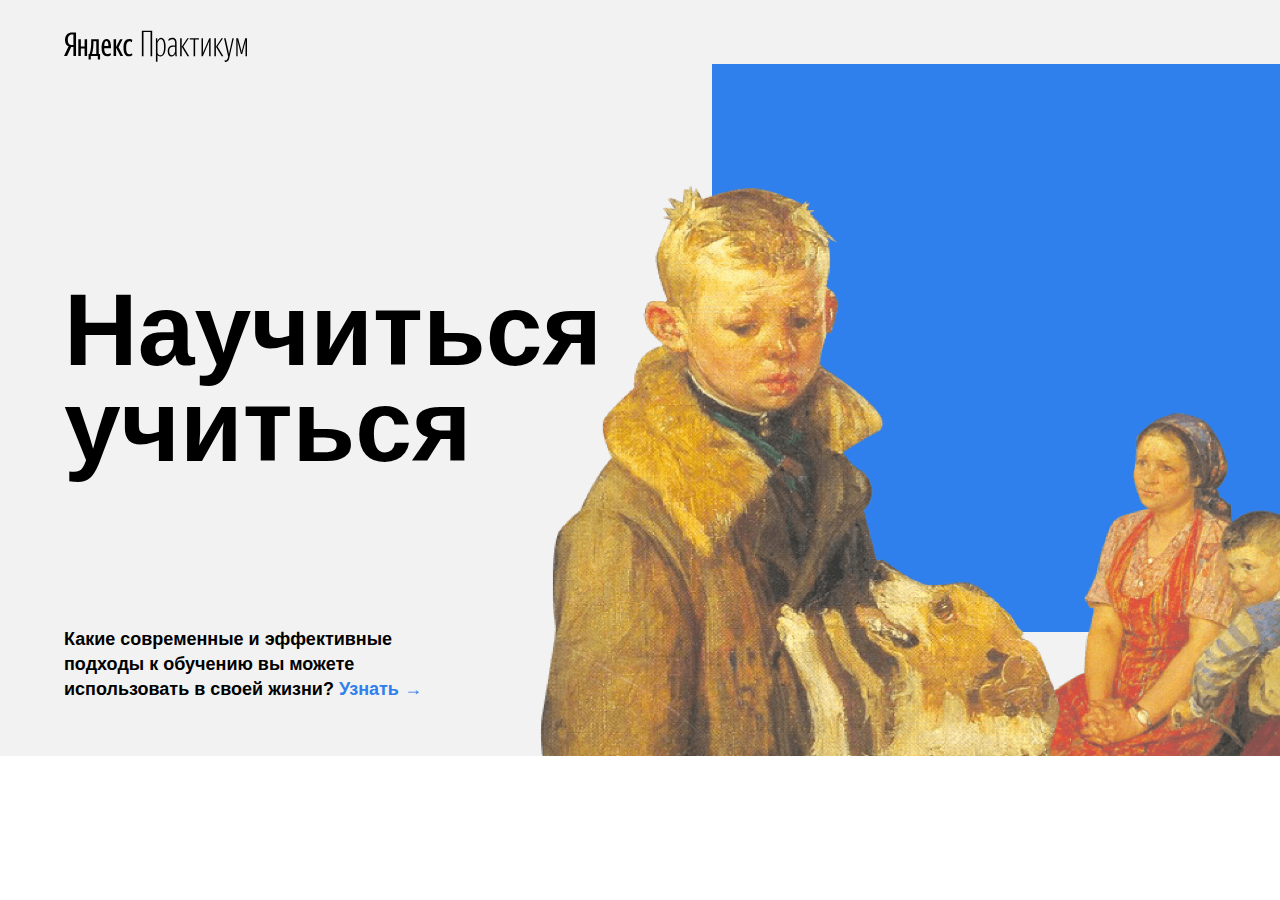
==== index.html @ 4a11cdab "Header +" ====
<!DOCTYPE html>
<html lang="ru">
<head>
  <meta charset="UTF-8">
  <meta name="viewport" content="width=device-width, initial-scale=1.0">
  <link rel="stylesheet" href="./styles/normalize.css">
  <link rel="stylesheet" href="./styles/style.css">
  <title>Научиться учиться</title>
</head>
<body>
  <div class="page">
    <header class="header">
      <img class="logo logo_place_header" alt="Logo" src="./images/logo_place_header.svg">

      <h1 class="header__title">Научиться учиться</h1>

      <h4 class="header__subtitle">Какие современные и эффективные подходы к обучению вы можете использовать в своей жизни?
        <a class="header__link" href="#"> Узнать &#8594</a></h4>

      <img class="header__main-illustration" alt="main-illustration" src="./images/header-image.png">

      <div class="header__square-pic"> </div>

    </header>
    <main class="content">
      <section class="description">
      </section>

      <section class="digits">
      </section>

      <section class="feinman">
      </section>

      <section class="kaufman">
      </section>
    </main>
    <footer class="footer">

    </footer>
  </div>
</body>
</html>
---- styles/style.css ----
.page {
  min-width: 1100px;
  /* мы ещё не умеем делать мобильную версию сайта, */
  /* поэтому выше установлена минимальная ширина страницы */
  max-width: 1600px;
  /* выше установили ограничение по максимальной ширине */
  margin: 0 auto;
  /* выше для экранов больше 1600px отцентрировали весь контент */
  font-family: 'Helvetica Neue', Arial, sans-serif;
}

.header {
  height: 100vh;
  min-height: 600px;
  max-height: 756px;
  /* выше установили ограничения для секции */
  background-color: #f2f2f2;
  display: flex;
  position: relative;
}

.logo_place_header {
  position: absolute;
  top: 30px;
  left: 64px;
  z-index: 4;
  }


.header__title {
  align-self: center;
  width: 730px;
  margin-left:64px;
  font-size: 102px;
  line-height: 96px;
  font-style: bold;
}

.header__subtitle {
  position: absolute;
  z-index: 3;
  width: 388px;
  left: 64px;
  bottom: 30px;
  font-size: 18px;
  font-style: normal;
  line-height: 25px;
}

.header__link {
  text-decoration: none;
  color: #2f80ed
}

.header__main-illustration {
  position:absolute;
  bottom: 0px;
  right: 0px;
  z-index: 2;
  height: 608px;
  width:765px;
}

/* ниже мы привели пример двух селекторов, чтобы вы вспомнили запись элемента */
.header__square-pic {
  position:absolute;
  height: 568px;
  width: 568px;
  background-color: #2f80ed;
  top: 64px;
  right: 0px;
}

/* и элемента с модификатором вида ключ-значение */
.table__cell_theme_dark {
  width: 200px;
  color: white;
  margin-right: 0;
  margin-top: 80px;
}
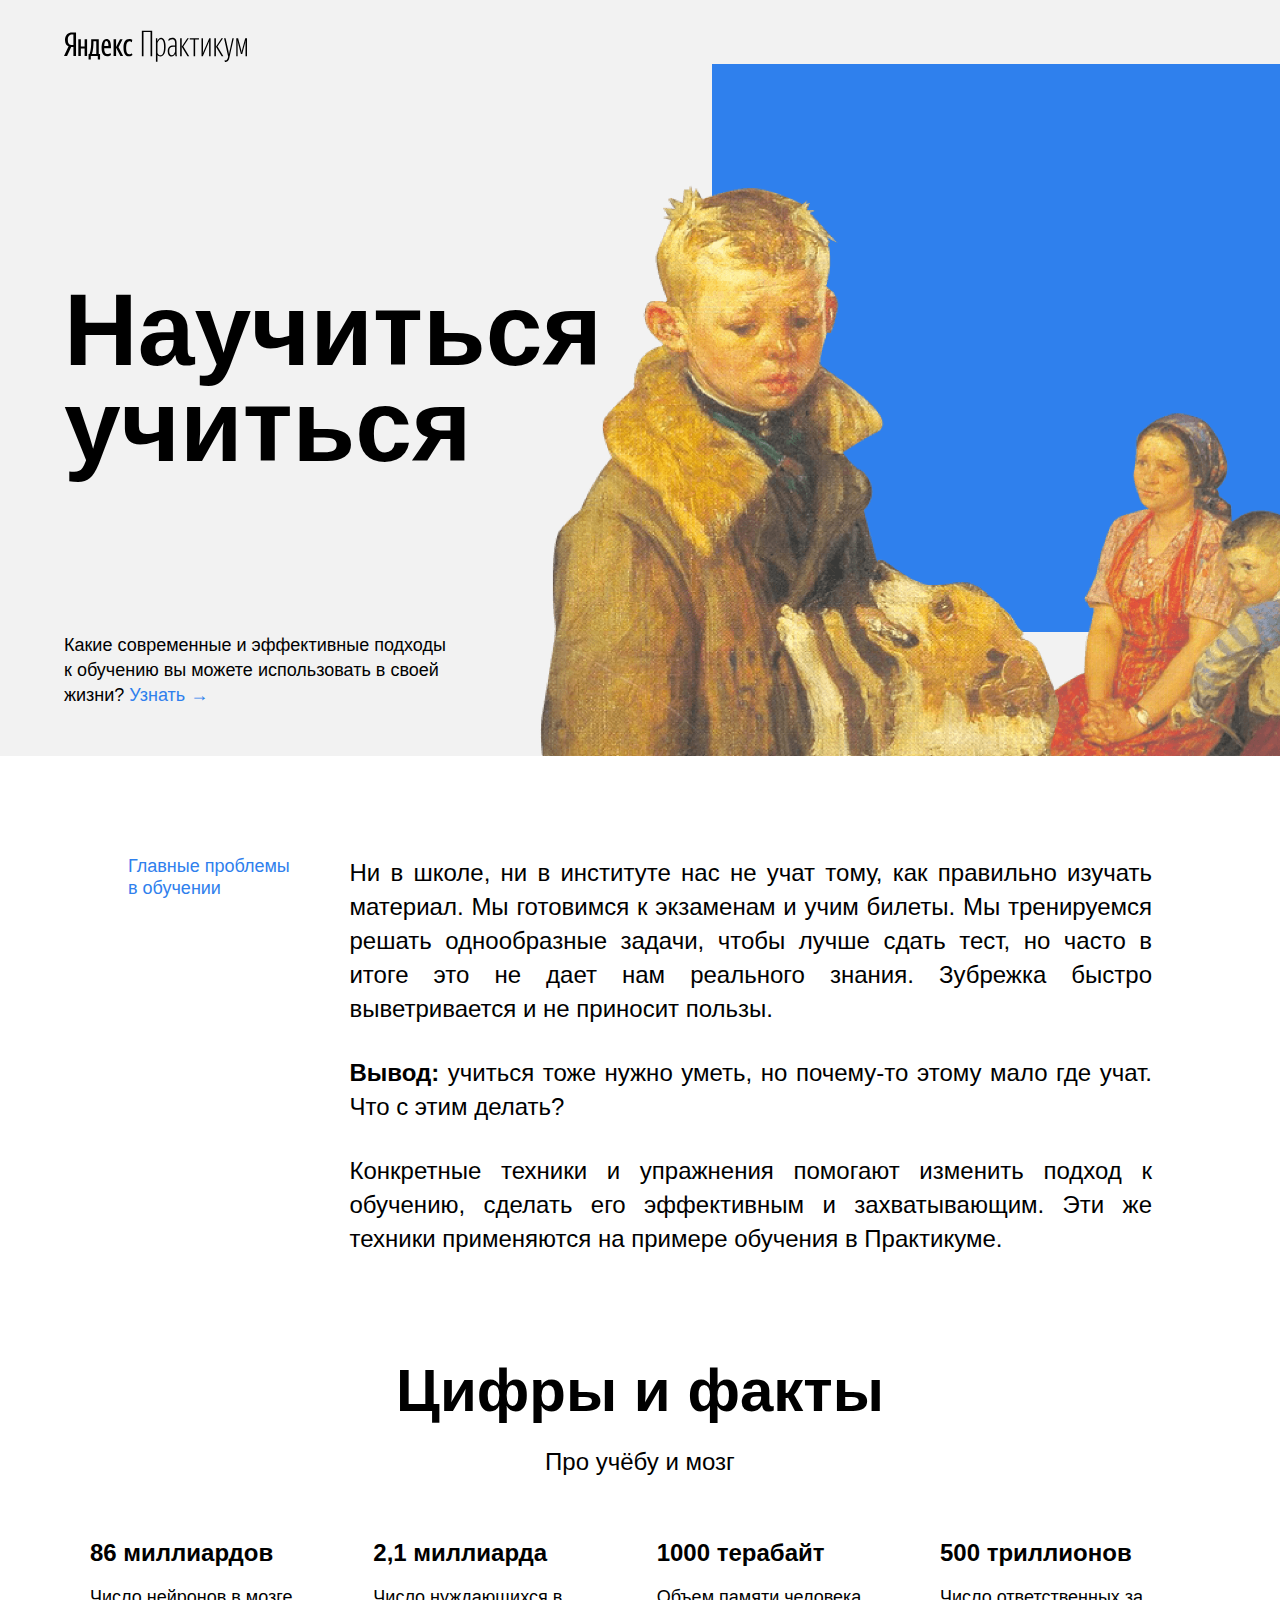
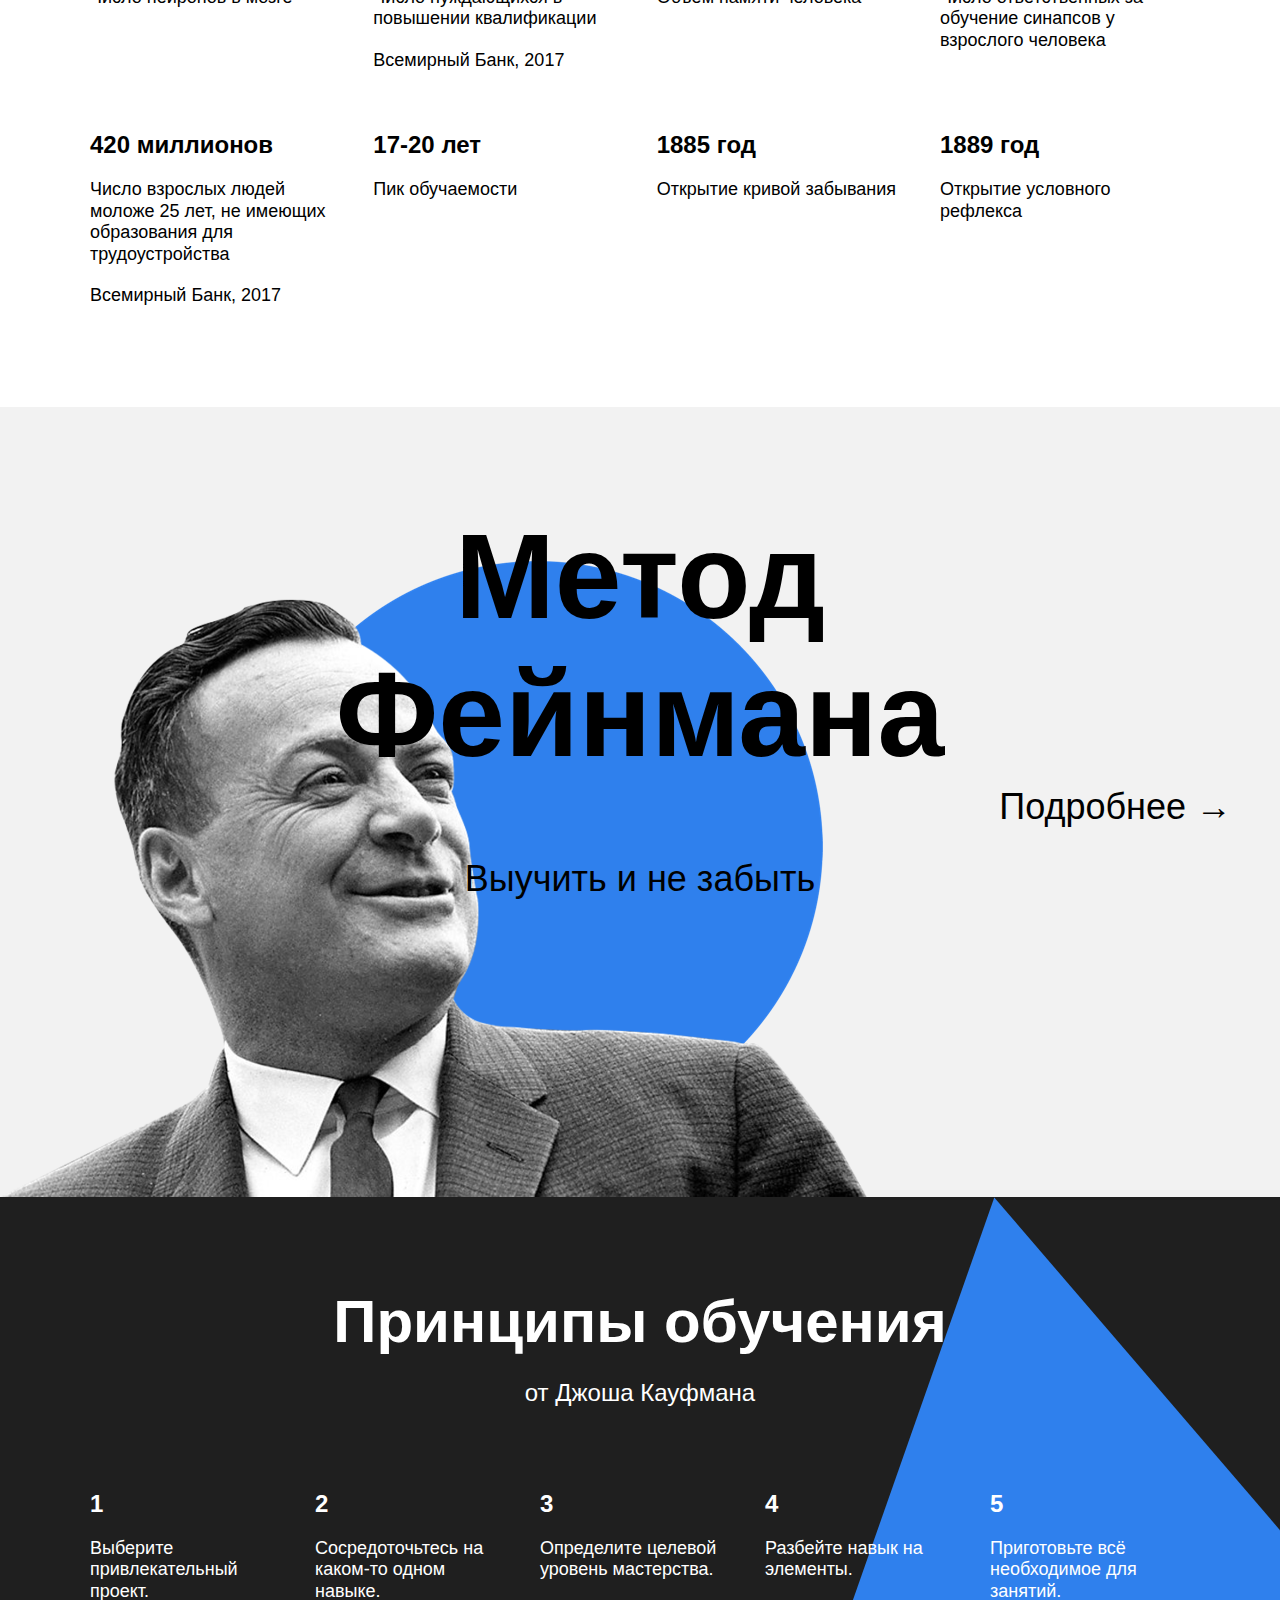
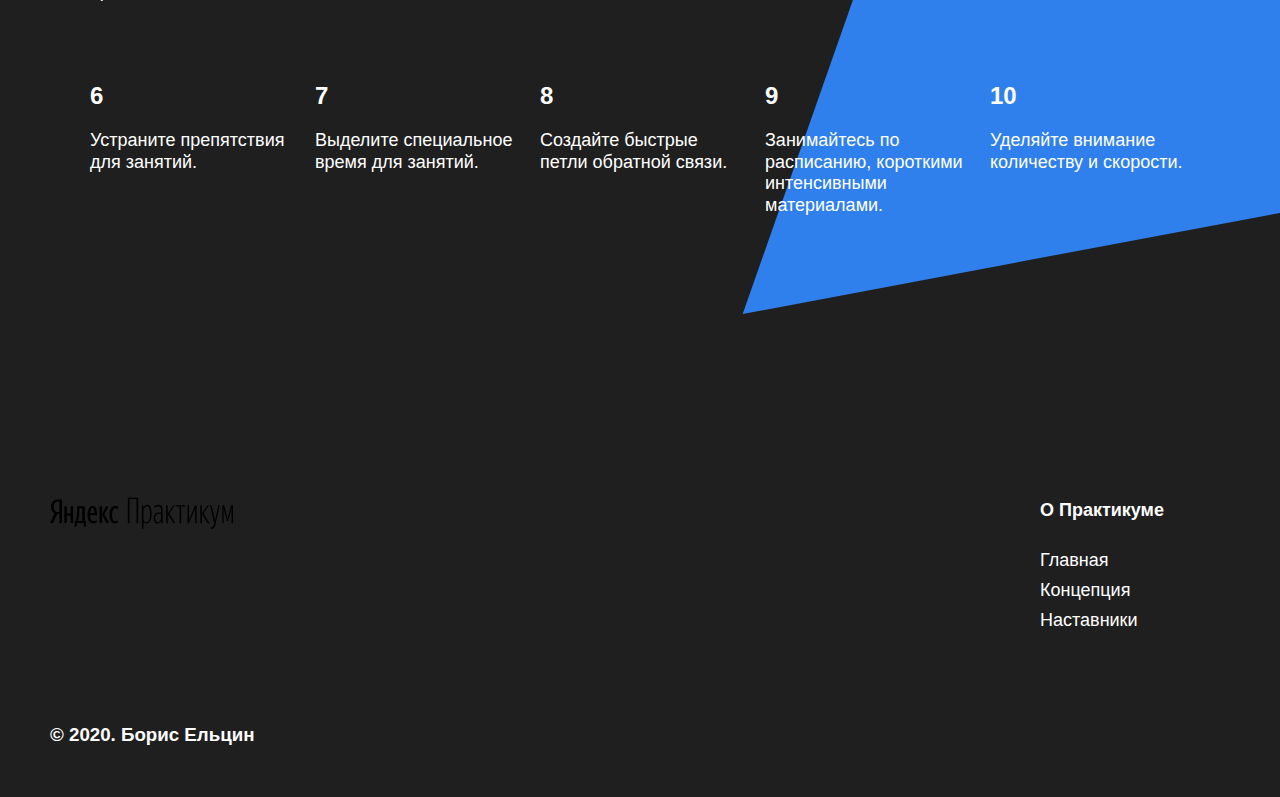
==== commit 5797ce08: "work is done" ====
--- a/index.html
+++ b/index.html
@@ -1,5 +1,6 @@
 <!DOCTYPE html>
 <html lang="ru">
+
 <head>
   <meta charset="UTF-8">
   <meta name="viewport" content="width=device-width, initial-scale=1.0">
@@ -7,36 +8,177 @@
   <link rel="stylesheet" href="./styles/style.css">
   <title>Научиться учиться</title>
 </head>
+
 <body>
   <div class="page">
     <header class="header">
-      <img class="logo logo_place_header" alt="Logo" src="./images/logo_place_header.svg">
+      <img class="logo_place_header" alt="Logo_Yandex" src="./images/logo_place_header.svg">
 
       <h1 class="header__title">Научиться учиться</h1>
 
-      <h4 class="header__subtitle">Какие современные и эффективные подходы к обучению вы можете использовать в своей жизни?
-        <a class="header__link" href="#"> Узнать &#8594</a></h4>
+      <h3 class="header__subtitle">Какие современные и эффективные подходы к обучению вы можете использовать в своей жизни?
+        <a class="header__link" href="#"> Узнать &#8594 </a>
+      </h3>
 
       <img class="header__main-illustration" alt="main-illustration" src="./images/header-image.png">
 
-      <div class="header__square-pic"> </div>
+      <div class="header__square-pic">
+      </div>
 
     </header>
+
     <main class="content">
+
       <section class="description">
+        <div class = "two-columns">
+          <h2 class = "two-columns__brief">
+              Главные проблемы в обучении
+          </h2>
+          <div class = "two-columns__main-text">
+            <p class = "two-columns__paragraph">
+              Ни в школе, ни в институте нас не учат тому, как правильно изучать материал.
+              Мы готовимся к экзаменам и учим билеты.
+              Мы тренируемся решать однообразные задачи, чтобы лучше сдать тест,
+              но часто в итоге это не дает нам реального знания.
+              Зубрежка быстро выветривается и не приносит пользы.
+            </p>
+            <p class = "two-columns__paragraph">
+              <span class = "two-columns__span-accent">
+                Вывод:
+              </span>
+              учиться тоже нужно уметь, но почему-то этому мало где учат. Что с этим делать?
+            </p>
+            <p class = "two-columns__paragraph">
+              Конкретные техники и упражнения помогают изменить подход к обучению,
+              сделать его эффективным и захватывающим.
+              Эти же техники применяются на примере обучения в Практикуме.
+            </p>
+          </div>
+        </div>
       </section>
 
+      <!--
+      доп. классы для необходимых отступов в оформлении:
+                  table__cell_place_digits     table_heading_place_digits
+                  digits__title     digits__subtitle      table__text_src
+      -->
       <section class="digits">
+        <h2 class = "section-title digits__title">Цифры и факты</h2>
+        <h3 class = "section-subtitle digits__subtitle">Про учёбу и мозг</h3>
+        <div class = "table">
+          <div class = "table__cell">
+            <h3 class = "table__heading table_heading_place_digits">86 миллиардов</h3>
+            <p class = "table__text ">Число нейронов в мозге</p>
+          </div>
+          <div class = "table__cell">
+            <h3 class = "table__heading table_heading_place_digits">2,1 миллиарда</h3>
+            <p class = "table__text ">Число нуждающихся в повышении квалификации</p>
+            <p class = "table__text table__text_src"> Всемирный Банк, 2017</p>
+          </div>
+          <div class = "table__cell">
+            <h3 class = "table__heading table_heading_place_digits">1000 терабайт</h3>
+            <p class = "table__text ">Объем памяти человека</p>
+          </div>
+          <div class = "table__cell">
+            <h3 class = "table__heading table_heading_place_digits">500 триллионов</h3>
+            <p class = "table__text ">Число ответственных за обучение синапсов у взрослого человека</p>
+          </div>
+          <div class = "table__cell table__cell_place_digits">
+            <h3 class = "table__heading table_heading_place_digits">420 миллионов</h3>
+            <p class = "table__text ">Число взрослых людей моложе 25 лет, не имеющих образования для трудоустройства</p>
+            <p class = "table__text table__text_src">Всемирный Банк, 2017</p>
+          </div>
+          <div class = "table__cell table__cell_place_digits">
+            <h3 class = "table__heading table_heading_place_digits">17-20 лет</h3>
+            <p class = "table__text ">Пик обучаемости</p>
+          </div>
+          <div class = "table__cell table__cell_place_digits">
+            <h3 class = "table__heading table_heading_place_digits">1885 год</h3>
+            <p class = "table__text ">Открытие кривой забывания</p>
+          </div>
+          <div class = "table__cell table__cell_place_digits">
+            <h3 class = "table__heading table_heading_place_digits">1889 год</h3>
+            <p class = "table__text">Открытие условного рефлекса</p>
+          </div>
+        </div>
       </section>
-
-      <section class="feinman">
+      <section class="feynman">
+        <h2 class = "feynman__title feynman__title_position  ">Метод Фейнмана</h2>
+        <h3 class = "feynman__subtitle">Выучить и не забыть</h3>
+        <a class = "feynman__link" href="#">Подробнее &#8594;</a>
+        <img class = "feynman__illustration" alt="feynman-illustration" src = "./images/feynman.png">
       </section>
-
       <section class="kaufman">
+        <h2 class = "section-title_theme_dark">Принципы обучения</h2>
+        <h3 class = "section-subtitle_theme_dark">от Джоша Кауфмана</h3>
+        <div class = " table table_theme_dark">
+          <div class = "table__cell_theme_dark">
+            <h3 class = "table__heading_theme_dark cell_theme_dark">1</h3>
+            <p class = "table__text_theme_dark">Выберите привлекательный проект.</p>
+          </div>
+            <div class = "table__cell_theme_dark cell_theme_dark">
+              <h3 class = "table__heading_theme_dark cell_theme_dark">2</h3>
+              <p class = "table__text_theme_dark">Сосредоточьтесь на каком-то одном навыке.</p>
+            </div>
+            <div class = "table__cell_theme_dark cell_theme_dark">
+              <h3 class = "table__heading_theme_dark">3</h3>
+              <p class = "table__text_theme_dark">Определите целевой уровень мастерства.</p>
+            </div>
+            <div class = "table__cell_theme_dark cell_theme_dark">
+              <h3 class = "table__heading_theme_dark">4</h3>
+              <p class = "table__text_theme_dark">Разбейте навык на элементы.</p>
+            </div>
+            <div class = "table__cell_theme_dark cell_theme_dark">
+              <h3 class = "table__heading_theme_dark">5</h3>
+              <p class = "table__text_theme_dark">Приготовьте всё необходимое для занятий.</p>
+            </div>
+            <div class = "table__cell_theme_dark ">
+              <h3 class = "table__heading_theme_dark">6</h3>
+              <p class = "table__text_theme_dark">Устраните препятствия для занятий.</p>
+            </div>
+            <div class = "table__cell_theme_dark ">
+              <h3 class = "table__heading_theme_dark">7</h3>
+              <p class = "table__text_theme_dark">Выделите специальное время для занятий.</p>
+            </div>
+            <div class = "table__cell_theme_dark ">
+              <h3 class = "table__heading_theme_dark">8</h3>
+              <p class = "table__text_theme_dark">Создайте быстрые петли обратной связи.</p>
+            </div>
+            <div class = "table__cell_theme_dark ">
+              <h3 class = "table__heading_theme_dark">9</h3>
+              <p class = "table__text_theme_dark">Занимайтесь по расписанию, короткими интенсивными материалами.</p>
+            </div>
+            <div class = "table__cell_theme_dark ">
+              <h3 class = "table__heading_theme_dark">10</h3>
+              <p class = "table__text_theme_dark">Уделяйте внимание количеству и скорости.</p>
+            </div>
+        </div>
+        <div>
+          <img class = "kaufman__triangle" alt = "illustration-triangle" src = "./images/kaufman-triangle.svg">
+        </div>
       </section>
     </main>
     <footer class="footer">
-
+      <div class = "footer__columns">
+        <div class = "footer__column_content-copyright">
+          <img class="logo logo_place_footer" alt="Logo_Yandex" src="./images/logo_place_header.svg">
+          <div class = footer__author>
+            <h3>&copy; 2020. Борис Ельцин</h3>
+          </div>
+        </div>
+        <ul class="footer__columns_content_info">
+            <li class="footer__column_heading">О Практикуме</li>
+            <li class="footer__column_links"><a class="footer__column_links" href="#">Главная</a></li>
+            <li class="footer__column_links"><a class="footer__column_links" href="#">Концепция</a></li>
+            <li class="footer__column_links"><a class="footer__column_links" href="#">Наставники</a></li>
+        </ul>
+        <ul class = "footer__column_content-social">
+          <li class = "footer__social-icon"><h4>Соцсети</h4></li>
+          <li class = "footer__social-icon"><a class = "footer__social-icon" href = "#"><img alt ="Facebook-icon" src = "images/facebook_color_white.svg">Facebook</a> </li>
+          <li class = "footer__social-icon"><a class = "footer__social-icon" href = "#"><img alt ="Facebook-icon" src = "./images/vk_color_white.svg">Вконтакте</a> </li>
+          <li class = "footer__social-icon"><a class = "footer__social-icon" href = "#"><img alt ="Facebook-icon" src = "./images/instagram_color_white.svg">Instagram</a> </li>
+        </ul>
+      </div>
     </footer>
   </div>
 </body>
--- a/styles/style.css
+++ b/styles/style.css
@@ -17,6 +17,7 @@
   background-color: #f2f2f2;
   display: flex;
   position: relative;
+  margin-bottom: 100px;
 }
 
 .logo_place_header {
@@ -33,7 +34,7 @@
   margin-left:64px;
   font-size: 102px;
   line-height: 96px;
-  font-style: bold;
+  font-weight: bold;
 }
 
 .header__subtitle {
@@ -43,7 +44,7 @@
   left: 64px;
   bottom: 30px;
   font-size: 18px;
-  font-style: normal;
+  font-weight: normal;
   line-height: 25px;
 }
 
@@ -71,10 +72,303 @@
   right: 0px;
 }
 
-/* и элемента с модификатором вида ключ-значение */
+.description{
+  margin-top: 0;
+  margin-bottom:100px;
+  display:flex;
+  justify-content: center;
+}
+
+.two-columns{
+display:flex;
+justify-content: space-between;
+width: 80%;
+max-height: 400px;
+}
+
+.two-columns__brief {
+  color: #2f80ed;
+  width:175px;
+  margin-top: 0;
+  margin-right: 50px;
+  line-height: 1.2;
+  font-size: 18px;
+  font-weight: normal
+
+}
+
+.two-columns__main-text {
+  text-align: justify;
+  width:80%;
+  min-width: 784px;
+}
+.two-columns__paragraph {
+margin-top:0;
+line-height: 34px;
+font-size: 24px;
+font-weight: normal;
+}
+.two-columns__paragraph:first-of-type{
+  margin-bottom: 30px;
+}
+
+.two-columns__paragraph:last-of-type{
+  margin-top: 30px;
+}
+
+
+.two-columns__span-accent {
+font-weight: bold;
+}
+
+
+.digits {
+  margin-top: 0;
+  display: flex;
+  flex-flow: column;
+  align-items: center;
+  justify-content: center;
+}
+.section-title {
+  width: 60%;
+  line-height: 1.15;
+  font-size: 60px;
+  font-weight: bold;
+  text-align: center;
+}
+.digits__title {
+margin: 0 0 20px;
+}
+.section-subtitle {
+  width: 60%;
+  line-height: 34px;
+  font-size: 24px;
+  font-weight: normal;
+  text-align: center;
+}
+.digits__subtitle {
+  margin-top: 0;
+  margin-bottom: 60px;
+}
+.table {
+  width:1100px;
+  display: flex;
+  flex-flow: row wrap;
+  justify-content: space-between;
+}
+.table__cell {
+width: 250px;
+}
+.table__cell_place_digits {
+margin: 60px 0 0;
+}
+.table__heading {
+  line-height: 1.15;
+  font-size: 24px;
+  font-weight: bold;
+}
+.table_heading_place_digits {
+  margin: 0 0 20px;
+}
+.table__text {
+  margin: 0;
+  line-height: 1.2;
+  font-size: 18px;
+  font-weight: normal;
+}
+.table__text_src {
+  margin: 20px 0 0;
+}
+
+
+.feynman{
+  font-family: 'Helvetica Neue', Arial, sans-serif;
+  margin: 100px 0 0;
+  height: 790px;
+  background-color: #f2f2f2;
+  position: relative;
+  display: flex;
+  flex-direction: column;
+}
+.feynman__title {
+  text-align: center;
+  align-self: center;
+  line-height: 1.15;
+  font-size: 120px;
+  font-weight: bold;
+  z-index:3;
+  width: 648px;
+  margin: 100px 0 0;
+}
+.feynman__subtitle {
+  text-align: center;
+  z-index: 3;
+  line-height: 51px;
+  font-size: 36px;
+  font-weight: normal;
+  margin: 70px 0 0;
+}
+.feynman__link {
+  position:absolute;
+  right: 48px;
+  top : 374px;
+  line-height: 51px;
+  font-size: 36px;
+  font-weight: normal;
+  text-decoration: none;
+  color: black;
+}
+.feynman__illustration {
+position: absolute;
+left:0;
+bottom:0;
+z-index:0
+}
+
+
+.kaufman {
+  font-family: 'Helvetica Neue', Arial, sans-serif;
+  background-color:#1f1f1f;
+  height:790px;
+  display: flex;
+  flex-flow: column;
+  overflow: hidden;
+  position: relative;
+}
+.section-title_theme_dark{
+  color: white;
+  line-height: 69px;
+  font-size: 60px;
+  font-weight: bold;
+  margin: 90px auto 0;
+  position: relative;
+  z-index:2;
+}
+.section-subtitle_theme_dark{
+  color: white;
+  line-height: 34px;
+  font-size: 24px;
+  font-weight: normal;
+  margin: 20px auto 0;
+  position: relative;
+  z-index:2;
+}
+.table_theme_dark {
+  display: flex;
+  flex-flow: row wrap;
+  margin: 80px auto 90px;
+  justify-content: space-between;
+  position: relative;
+  z-index: 2;
+}
 .table__cell_theme_dark {
-  width: 200px;
-  color: white;
-  margin-right: 0;
-  margin-top: 80px;
-}
+  width: 200px;;
+  color: white;
+  margin: 0;
+  padding: 0;
+  display: flex;
+  flex-direction: column;
+}
+.cell_theme_dark {
+  margin-bottom: 80px;
+}
+.table__heading_theme_dark {
+  color: white;
+  line-height: 1.15;
+  font-size: 24px;
+  font-weight: bold;
+  margin: 0 0 20px;
+}
+.table__text_theme_dark {
+color: white;
+line-height: 1.2;
+font-size: 18px;
+font-weight: normal;
+margin: 0;
+text-align: left;
+}
+.kaufman__triangle {
+position: absolute;
+top: 0;
+right: -210px;
+z-index: 0;
+}
+
+.footer {
+  font-family: 'Helvetica Neue', Arial, sans-serif;
+  background-color: #1f1f1f;
+  display: flex;
+  padding: 60px 0 40px;
+  position: relative;
+  max-height: 310px;
+}
+.footer_columns {
+  margin: 0 auto;
+  display: flex;
+  position: relative;
+  width: 90%;
+}
+.footer__column_content-copyright {
+  display: flex;
+  flex-flow: column;
+  justify-content: space-between;
+  flex-basis: 711px;
+}
+
+.logo_place_footer {
+margin:50px;
+}
+
+.footer__author {
+color: white;
+position: absolute;
+left: 50px;
+top: 300px;
+padding: 18px 0;
+}
+
+.footer__columns_content_info {
+position: relative;
+top: -100px;
+left: 1000px;
+}
+
+.footer__column_heading {
+  text-decoration: none;
+  list-style-type: none;
+  color: white;
+  line-height: 30px;
+  font-size: 18px;
+  font-weight: bold;
+  margin-bottom: 20px;
+}
+
+.footer__column_links {
+  text-decoration: none;
+  list-style-type: none;
+  color: white;
+  line-height: 30px;
+  font-size: 18px;
+  font-weight: normal;
+  margin:0;
+}
+
+.footer__column_content-social {
+  position: relative;
+  top: -280px;
+  left: 1350px;
+}
+
+.footer__social-icon {
+  display: flex;
+  text-decoration: none;
+  color: white;
+  line-height: 30px;
+  font-size: 18px;
+  font-weight: normal;
+  margin-bottom: 0;
+  padding: 0;
+
+}
+
+
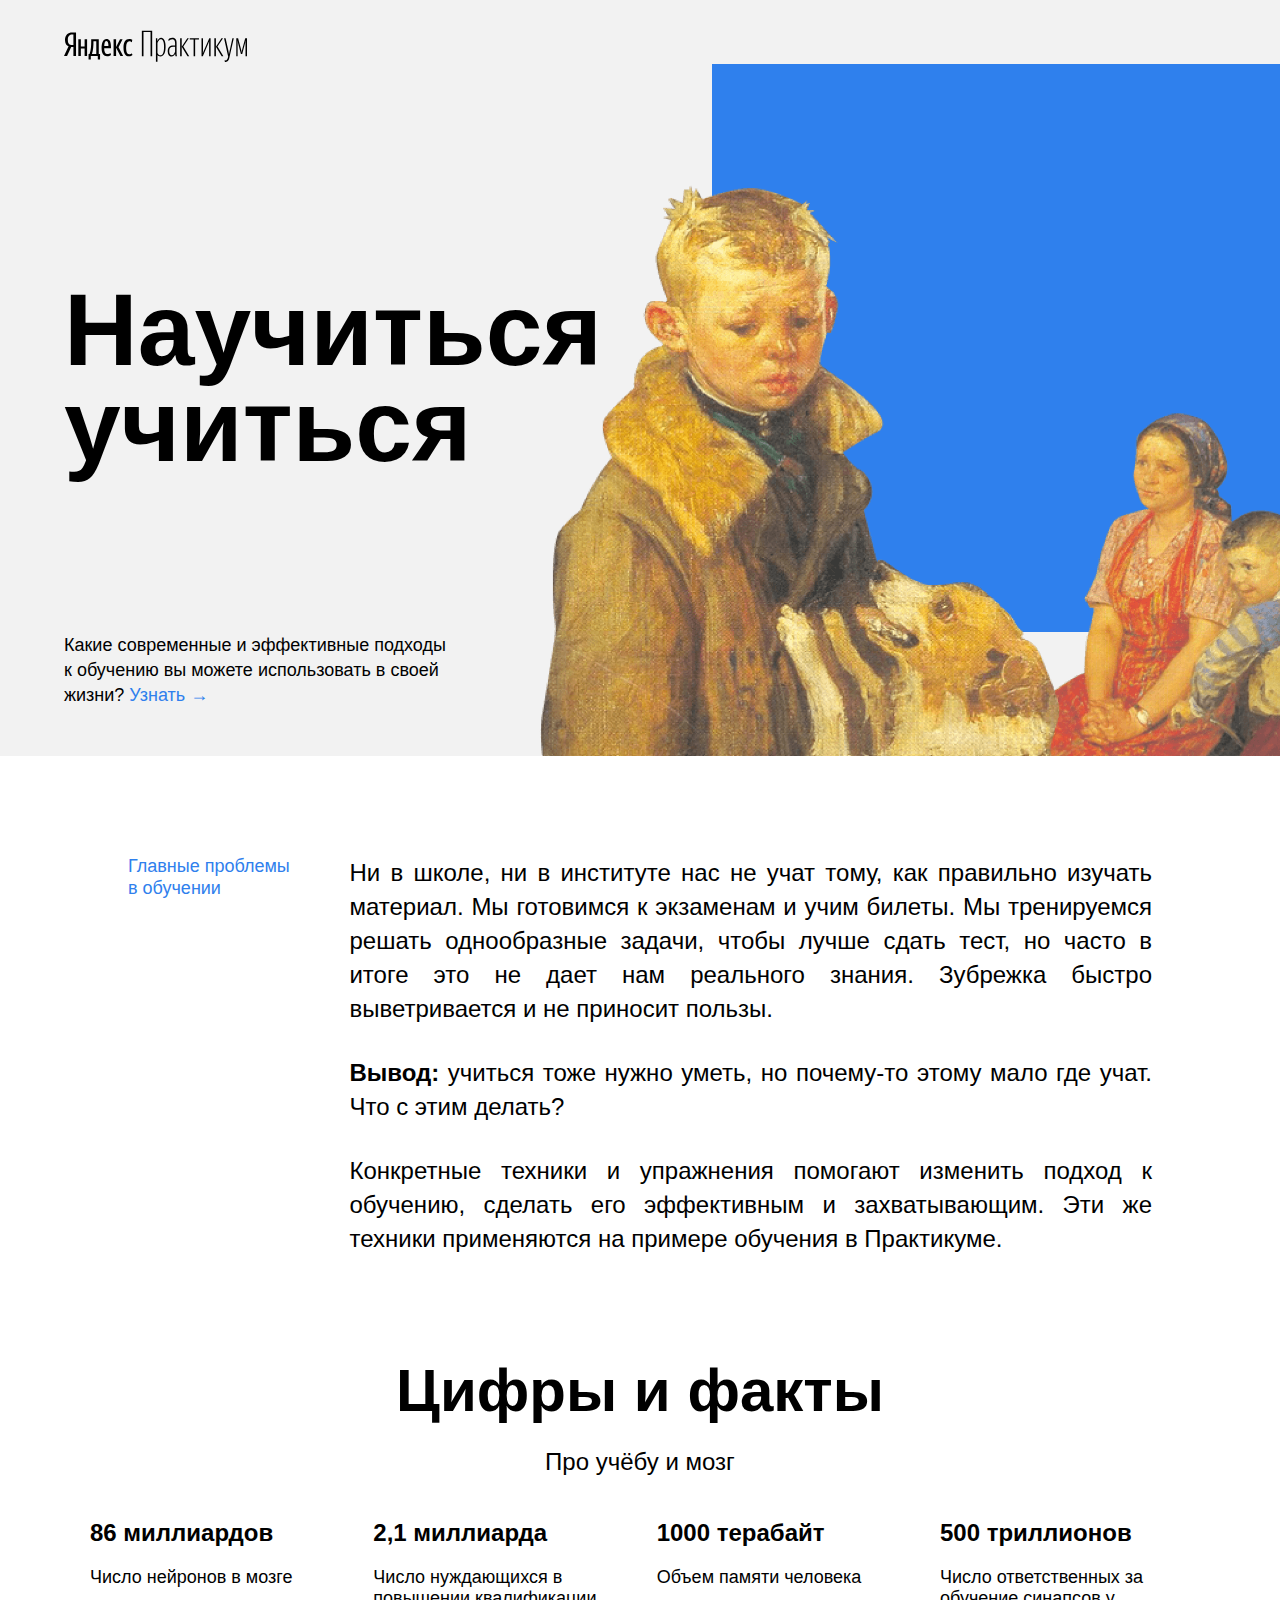
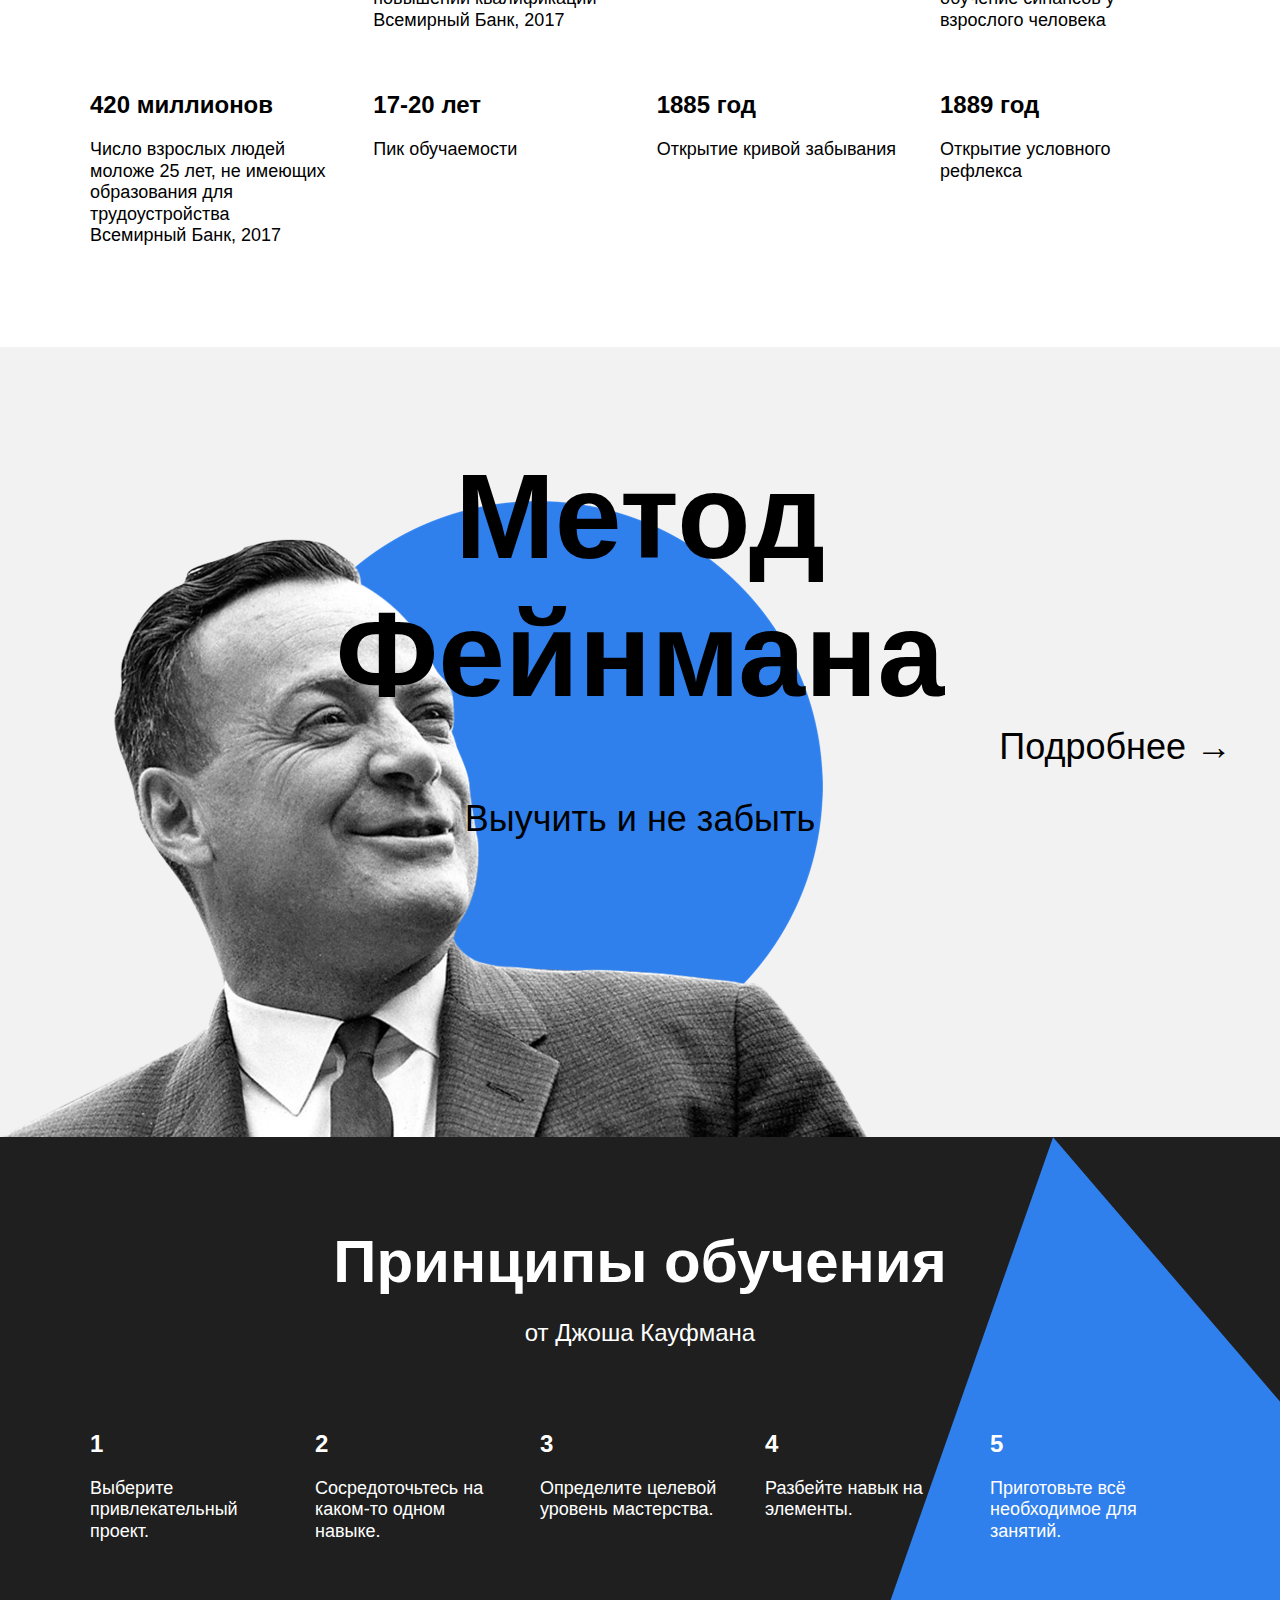
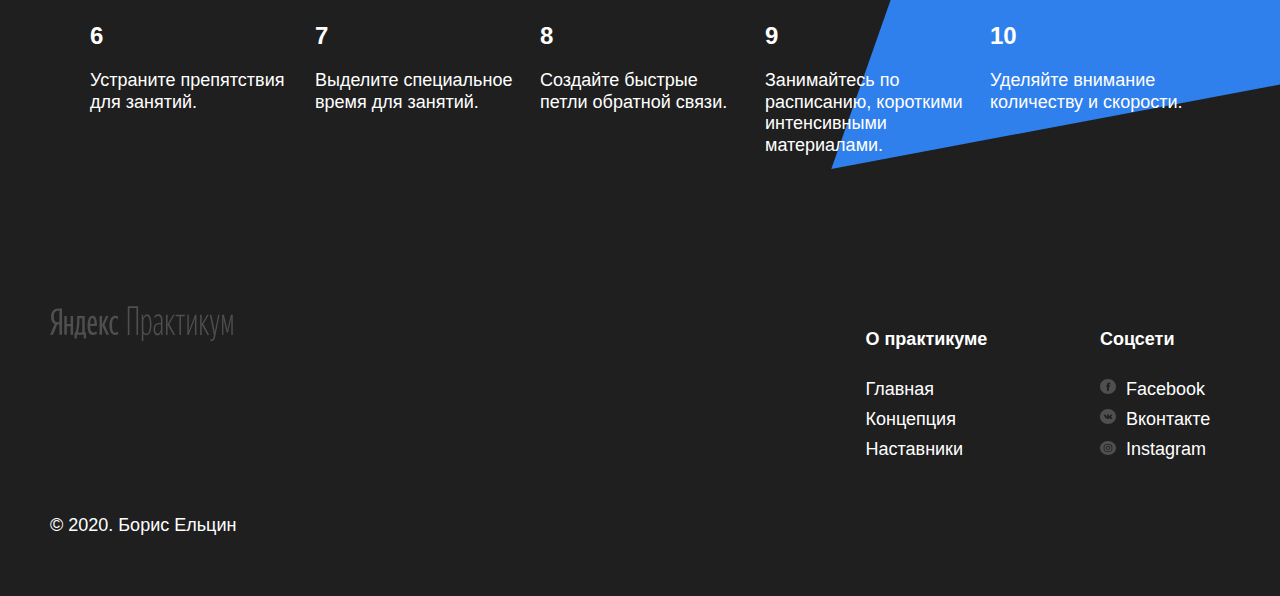
==== commit 700993af: "Work is finaly done" ====
--- a/index.html
+++ b/index.html
@@ -12,15 +12,15 @@
 <body>
   <div class="page">
     <header class="header">
-      <img class="logo_place_header" alt="Logo_Yandex" src="./images/logo_place_header.svg">
+      <img class="logo logo_place_header" alt="Лого_Яндекс" src="./images/logo_place_header.svg">
 
       <h1 class="header__title">Научиться учиться</h1>
 
-      <h3 class="header__subtitle">Какие современные и эффективные подходы к обучению вы можете использовать в своей жизни?
-        <a class="header__link" href="#"> Узнать &#8594 </a>
-      </h3>
+      <p class="header__subtitle">Какие современные и эффективные подходы к обучению вы можете использовать в своей жизни?
+        <a class="header__link" href="#"> Узнать &#8594;</a>
+      </p>
 
-      <img class="header__main-illustration" alt="main-illustration" src="./images/header-image.png">
+      <img class="header__main-illustration" alt="Главная-иллюстрация" src="./images/header-image.png">
 
       <div class="header__square-pic">
       </div>
@@ -30,25 +30,25 @@
     <main class="content">
 
       <section class="description">
-        <div class = "two-columns">
-          <h2 class = "two-columns__brief">
+        <div class="two-columns">
+          <h2 class="two-columns__brief">
               Главные проблемы в обучении
           </h2>
-          <div class = "two-columns__main-text">
-            <p class = "two-columns__paragraph">
+          <div class="two-columns__main-text">
+            <p class="two-columns__paragraph">
               Ни в школе, ни в институте нас не учат тому, как правильно изучать материал.
               Мы готовимся к экзаменам и учим билеты.
               Мы тренируемся решать однообразные задачи, чтобы лучше сдать тест,
               но часто в итоге это не дает нам реального знания.
               Зубрежка быстро выветривается и не приносит пользы.
             </p>
-            <p class = "two-columns__paragraph">
-              <span class = "two-columns__span-accent">
+            <p class="two-columns__paragraph">
+              <span class="two-columns__span-accent">
                 Вывод:
               </span>
               учиться тоже нужно уметь, но почему-то этому мало где учат. Что с этим делать?
             </p>
-            <p class = "two-columns__paragraph">
+            <p class="two-columns__paragraph">
               Конкретные техники и упражнения помогают изменить подход к обучению,
               сделать его эффективным и захватывающим.
               Эти же техники применяются на примере обучения в Практикуме.
@@ -56,128 +56,123 @@
           </div>
         </div>
       </section>
-
-      <!--
-      доп. классы для необходимых отступов в оформлении:
-                  table__cell_place_digits     table_heading_place_digits
-                  digits__title     digits__subtitle      table__text_src
-      -->
       <section class="digits">
-        <h2 class = "section-title digits__title">Цифры и факты</h2>
-        <h3 class = "section-subtitle digits__subtitle">Про учёбу и мозг</h3>
-        <div class = "table">
-          <div class = "table__cell">
-            <h3 class = "table__heading table_heading_place_digits">86 миллиардов</h3>
-            <p class = "table__text ">Число нейронов в мозге</p>
+        <h2 class="section-title">Цифры и факты</h2>
+        <p class="section-subtitle">Про учёбу и мозг</p>
+        <div class="table">
+          <div class="table__cell">
+            <h3 class="table__heading">86 миллиардов</h3>
+            <p class="table__text ">Число нейронов в мозге</p>
           </div>
-          <div class = "table__cell">
-            <h3 class = "table__heading table_heading_place_digits">2,1 миллиарда</h3>
-            <p class = "table__text ">Число нуждающихся в повышении квалификации</p>
-            <p class = "table__text table__text_src"> Всемирный Банк, 2017</p>
+          <div class="table__cell">
+            <h3 class="table__heading">2,1 миллиарда</h3>
+            <p class="table__text ">Число нуждающихся в повышении квалификации</p>
+            <p class="table__text table__text-origin"> Всемирный Банк, 2017</p>
           </div>
-          <div class = "table__cell">
-            <h3 class = "table__heading table_heading_place_digits">1000 терабайт</h3>
-            <p class = "table__text ">Объем памяти человека</p>
+          <div class="table__cell">
+            <h3 class="table__heading">1000 терабайт</h3>
+            <p class="table__text ">Объем памяти человека</p>
           </div>
-          <div class = "table__cell">
-            <h3 class = "table__heading table_heading_place_digits">500 триллионов</h3>
-            <p class = "table__text ">Число ответственных за обучение синапсов у взрослого человека</p>
+          <div class="table__cell">
+            <h3 class="table__heading">500 триллионов</h3>
+            <p class="table__text ">Число ответственных за обучение синапсов у взрослого человека</p>
           </div>
-          <div class = "table__cell table__cell_place_digits">
-            <h3 class = "table__heading table_heading_place_digits">420 миллионов</h3>
-            <p class = "table__text ">Число взрослых людей моложе 25 лет, не имеющих образования для трудоустройства</p>
-            <p class = "table__text table__text_src">Всемирный Банк, 2017</p>
+          <div class="table__cell table__cell_place_digits">
+            <h3 class="table__heading">420 миллионов</h3>
+            <p class="table__text">Число взрослых людей моложе 25 лет, не имеющих образования для трудоустройства</p>
+            <p class="table__text table__text-origin">Всемирный Банк, 2017</p>
           </div>
-          <div class = "table__cell table__cell_place_digits">
-            <h3 class = "table__heading table_heading_place_digits">17-20 лет</h3>
-            <p class = "table__text ">Пик обучаемости</p>
+          <div class="table__cell table__cell_place_digits">
+            <h3 class="table__heading">17-20 лет</h3>
+            <p class="table__text ">Пик обучаемости</p>
           </div>
-          <div class = "table__cell table__cell_place_digits">
-            <h3 class = "table__heading table_heading_place_digits">1885 год</h3>
-            <p class = "table__text ">Открытие кривой забывания</p>
+          <div class="table__cell table__cell_place_digits">
+            <h3 class="table__heading">1885 год</h3>
+            <p class="table__text ">Открытие кривой забывания</p>
           </div>
-          <div class = "table__cell table__cell_place_digits">
-            <h3 class = "table__heading table_heading_place_digits">1889 год</h3>
-            <p class = "table__text">Открытие условного рефлекса</p>
+          <div class="table__cell table__cell_place_digits">
+            <h3 class="table__heading">1889 год</h3>
+            <p class="table__text">Открытие условного рефлекса</p>
           </div>
         </div>
       </section>
       <section class="feynman">
-        <h2 class = "feynman__title feynman__title_position  ">Метод Фейнмана</h2>
-        <h3 class = "feynman__subtitle">Выучить и не забыть</h3>
-        <a class = "feynman__link" href="#">Подробнее &#8594;</a>
-        <img class = "feynman__illustration" alt="feynman-illustration" src = "./images/feynman.png">
+        <h2 class="feynman__title">Метод Фейнмана</h2>
+        <p class="feynman__subtitle">Выучить и не забыть</p>
+        <a class="feynman__link" href="#">Подробнее &rarr;</a>
+        <img class="feynman__illustration" alt="Фейнман" src="./images/feynman.png">
       </section>
       <section class="kaufman">
-        <h2 class = "section-title_theme_dark">Принципы обучения</h2>
-        <h3 class = "section-subtitle_theme_dark">от Джоша Кауфмана</h3>
-        <div class = " table table_theme_dark">
-          <div class = "table__cell_theme_dark">
-            <h3 class = "table__heading_theme_dark cell_theme_dark">1</h3>
-            <p class = "table__text_theme_dark">Выберите привлекательный проект.</p>
+        <h2 class="section-title section-title_theme_dark">Принципы обучения</h2>
+        <p class="section-subtitle section-subtitle_theme_dark">от Джоша Кауфмана</p>
+        <div class=" table table_theme_dark">
+          <div class="table__cell table__cell_theme_dark">
+            <h3 class="table__heading table__heading_theme_dark">1</h3>
+            <p class="table__text table__text_theme_dark">Выберите привлекательный проект.</p>
           </div>
-            <div class = "table__cell_theme_dark cell_theme_dark">
-              <h3 class = "table__heading_theme_dark cell_theme_dark">2</h3>
-              <p class = "table__text_theme_dark">Сосредоточьтесь на каком-то одном навыке.</p>
+            <div class="table__cell table__cell_theme_dark">
+              <h3 class="table__heading_theme_dark">2</h3>
+              <p class="table__text_theme_dark">Сосредоточьтесь на каком-то одном навыке.</p>
             </div>
-            <div class = "table__cell_theme_dark cell_theme_dark">
-              <h3 class = "table__heading_theme_dark">3</h3>
-              <p class = "table__text_theme_dark">Определите целевой уровень мастерства.</p>
+            <div class="table__cell table__cell_theme_dark">
+              <h3 class="table__heading table__heading_theme_dark">3</h3>
+              <p class="table__text table__text_theme_dark">Определите целевой уровень мастерства.</p>
             </div>
-            <div class = "table__cell_theme_dark cell_theme_dark">
-              <h3 class = "table__heading_theme_dark">4</h3>
-              <p class = "table__text_theme_dark">Разбейте навык на элементы.</p>
+            <div class="table__cell table__cell_theme_dark">
+              <h3 class="table__heading table__heading_theme_dark">4</h3>
+              <p class="table__text table__text_theme_dark">Разбейте навык на элементы.</p>
             </div>
-            <div class = "table__cell_theme_dark cell_theme_dark">
-              <h3 class = "table__heading_theme_dark">5</h3>
-              <p class = "table__text_theme_dark">Приготовьте всё необходимое для занятий.</p>
+            <div class="table__cell table__cell_theme_dark">
+              <h3 class="table__heading table__heading_theme_dark">5</h3>
+              <p class="table__text table__text_theme_dark">Приготовьте всё необходимое для занятий.</p>
             </div>
-            <div class = "table__cell_theme_dark ">
-              <h3 class = "table__heading_theme_dark">6</h3>
-              <p class = "table__text_theme_dark">Устраните препятствия для занятий.</p>
+            <div class="table__cell table__cell_theme_dark ">
+              <h3 class="table__heading table__heading_theme_dark">6</h3>
+              <p class="table__text table__text_theme_dark">Устраните препятствия для занятий.</p>
             </div>
-            <div class = "table__cell_theme_dark ">
-              <h3 class = "table__heading_theme_dark">7</h3>
-              <p class = "table__text_theme_dark">Выделите специальное время для занятий.</p>
+            <div class="table__cell table__cell_theme_dark ">
+              <h3 class="table__heading table__heading_theme_dark">7</h3>
+              <p class="table__text table__text_theme_dark">Выделите специальное время для занятий.</p>
             </div>
-            <div class = "table__cell_theme_dark ">
-              <h3 class = "table__heading_theme_dark">8</h3>
-              <p class = "table__text_theme_dark">Создайте быстрые петли обратной связи.</p>
+            <div class="table__cell table__cell_theme_dark ">
+              <h3 class="table__heading table__heading_theme_dark">8</h3>
+              <p class="table__text table__text_theme_dark">Создайте быстрые петли обратной связи.</p>
             </div>
-            <div class = "table__cell_theme_dark ">
-              <h3 class = "table__heading_theme_dark">9</h3>
-              <p class = "table__text_theme_dark">Занимайтесь по расписанию, короткими интенсивными материалами.</p>
+            <div class="table__cell table__cell_theme_dark ">
+              <h3 class="table__heading table__heading_theme_dark">9</h3>
+              <p class="table__text table__text_theme_dark">Занимайтесь по расписанию, короткими интенсивными материалами.</p>
             </div>
-            <div class = "table__cell_theme_dark ">
-              <h3 class = "table__heading_theme_dark">10</h3>
-              <p class = "table__text_theme_dark">Уделяйте внимание количеству и скорости.</p>
+            <div class="table__cell table__cell_theme_dark ">
+              <h3 class="table__heading table__heading_theme_dark">10</h3>
+              <p class="table__text table__text_theme_dark">Уделяйте внимание количеству и скорости.</p>
             </div>
         </div>
-        <div>
-          <img class = "kaufman__triangle" alt = "illustration-triangle" src = "./images/kaufman-triangle.svg">
+        <div class="kaufman__triangle">
         </div>
       </section>
     </main>
     <footer class="footer">
-      <div class = "footer__columns">
-        <div class = "footer__column_content-copyright">
-          <img class="logo logo_place_footer" alt="Logo_Yandex" src="./images/logo_place_header.svg">
-          <div class = footer__author>
-            <h3>&copy; 2020. Борис Ельцин</h3>
-          </div>
+      <div class ="footer__columns">
+        <div class="footer__ column footer__column_content_copyright">
+          <img class="logo logo_place_footer" src="./images/logo_place_footer.svg" alt="Лого_Яндекс">
+          <p class="footer__author">&copy; 2020. Борис Ельцин</p>
         </div>
-        <ul class="footer__columns_content_info">
-            <li class="footer__column_heading">О Практикуме</li>
-            <li class="footer__column_links"><a class="footer__column_links" href="#">Главная</a></li>
-            <li class="footer__column_links"><a class="footer__column_links" href="#">Концепция</a></li>
-            <li class="footer__column_links"><a class="footer__column_links" href="#">Наставники</a></li>
-        </ul>
-        <ul class = "footer__column_content-social">
-          <li class = "footer__social-icon"><h4>Соцсети</h4></li>
-          <li class = "footer__social-icon"><a class = "footer__social-icon" href = "#"><img alt ="Facebook-icon" src = "images/facebook_color_white.svg">Facebook</a> </li>
-          <li class = "footer__social-icon"><a class = "footer__social-icon" href = "#"><img alt ="Facebook-icon" src = "./images/vk_color_white.svg">Вконтакте</a> </li>
-          <li class = "footer__social-icon"><a class = "footer__social-icon" href = "#"><img alt ="Facebook-icon" src = "./images/instagram_color_white.svg">Instagram</a> </li>
-        </ul>
+        <div class="footer__column footer__column_content_info">
+          <h3 class="footer__column-heading">О практикуме</h3>
+            <ul class="footer__column-links">
+              <li><a class="footer__column-link" href="#">Главная</a></li>
+              <li><a class="footer__column-link" href="#">Концепция</a></li>
+              <li><a class="footer__column-link" href="#">Наставники</a></li>
+            </ul>
+        </div>
+        <div class="footer__column footer__column_social">
+          <h3 class="footer__column-heading">Соцсети</h3>
+          <ul class="footer__column-links">
+            <li><a class="footer__column-link" href="#"><img class="footer__social-icon" alt="Фейсбук-иконка" src="images/facebook_color_white.svg">Facebook</a> </li>
+            <li><a class="footer__column-link" href="#"><img class="footer__social-icon" alt="Вконтакте-иконка" src="./images/vk_color_white.svg">Вконтакте</a> </li>
+            <li><a class="footer__column-link" href="#"><img class="footer__social-icon" alt="Инстаграм-иконка" src="./images/instagram_color_white.svg">Instagram</a> </li>
+          </ul>
+        </div>
       </div>
     </footer>
   </div>
--- a/styles/style.css
+++ b/styles/style.css
@@ -10,22 +10,21 @@
 }
 
 .header {
-  height: 100vh;
-  min-height: 600px;
-  max-height: 756px;
-  /* выше установили ограничения для секции */
-  background-color: #f2f2f2;
-  display: flex;
-  position: relative;
-  margin-bottom: 100px;
-}
-
+height: 100vh;
+min-height: 600px;
+max-height: 756px;
+/* выше установили ограничения для секции */
+background-color: #f2f2f2;
+display: flex;
+position: relative;
+margin-bottom: 100px;
+}
 .logo_place_header {
   position: absolute;
   top: 30px;
   left: 64px;
   z-index: 4;
-  }
+}
 
 
 .header__title {
@@ -36,7 +35,6 @@
   line-height: 96px;
   font-weight: bold;
 }
-
 .header__subtitle {
   position: absolute;
   z-index: 3;
@@ -47,12 +45,10 @@
   font-weight: normal;
   line-height: 25px;
 }
-
 .header__link {
   text-decoration: none;
-  color: #2f80ed
-}
-
+  color: #2f80ed;
+}
 .header__main-illustration {
   position:absolute;
   bottom: 0px;
@@ -61,8 +57,6 @@
   height: 608px;
   width:765px;
 }
-
-/* ниже мы привели пример двух селекторов, чтобы вы вспомнили запись элемента */
 .header__square-pic {
   position:absolute;
   height: 568px;
@@ -72,20 +66,19 @@
   right: 0px;
 }
 
+
 .description{
   margin-top: 0;
   margin-bottom:100px;
   display:flex;
   justify-content: center;
 }
-
 .two-columns{
 display:flex;
 justify-content: space-between;
 width: 80%;
 max-height: 400px;
 }
-
 .two-columns__brief {
   color: #2f80ed;
   width:175px;
@@ -93,10 +86,9 @@
   margin-right: 50px;
   line-height: 1.2;
   font-size: 18px;
-  font-weight: normal
-
-}
-
+  font-weight: normal;
+
+}
 .two-columns__main-text {
   text-align: justify;
   width:80%;
@@ -107,16 +99,11 @@
 line-height: 34px;
 font-size: 24px;
 font-weight: normal;
-}
-.two-columns__paragraph:first-of-type{
-  margin-bottom: 30px;
-}
-
-.two-columns__paragraph:last-of-type{
-  margin-top: 30px;
-}
-
-
+margin-bottom: 30px;
+}
+.two-columns__paragraph:last-child {
+  margin-bottom:0;
+}
 .two-columns__span-accent {
 font-weight: bold;
 }
@@ -135,9 +122,7 @@
   font-size: 60px;
   font-weight: bold;
   text-align: center;
-}
-.digits__title {
-margin: 0 0 20px;
+  margin: 0 0 20px;
 }
 .section-subtitle {
   width: 60%;
@@ -145,11 +130,10 @@
   font-size: 24px;
   font-weight: normal;
   text-align: center;
-}
-.digits__subtitle {
-  margin-top: 0;
-  margin-bottom: 60px;
-}
+  margin: 0 0 40px;
+}
+
+
 .table {
   width:1100px;
   display: flex;
@@ -159,15 +143,13 @@
 .table__cell {
 width: 250px;
 }
-.table__cell_place_digits {
-margin: 60px 0 0;
-}
+.table__cell:nth-child(n+5) {
+  margin-top:60px;
+  }
 .table__heading {
   line-height: 1.15;
   font-size: 24px;
   font-weight: bold;
-}
-.table_heading_place_digits {
   margin: 0 0 20px;
 }
 .table__text {
@@ -176,8 +158,11 @@
   font-size: 18px;
   font-weight: normal;
 }
-.table__text_src {
-  margin: 20px 0 0;
+.table__text:nth-last-of-type(3) {
+  margin-bottom: 20px;
+}
+.table__text:nth-last-of-type(7) {
+  margin-bottom: 20px;
 }
 
 
@@ -198,15 +183,18 @@
   font-weight: bold;
   z-index:3;
   width: 648px;
-  margin: 100px 0 0;
-}
+  padding: 100px 0 0;
+  margin: 0 0 70px;
+}
+
 .feynman__subtitle {
   text-align: center;
   z-index: 3;
   line-height: 51px;
   font-size: 36px;
   font-weight: normal;
-  margin: 70px 0 0;
+  margin: 0;
+  padding: 0;
 }
 .feynman__link {
   position:absolute;
@@ -222,55 +210,69 @@
 position: absolute;
 left:0;
 bottom:0;
-z-index:0
+z-index:0;
 }
 
 
 .kaufman {
   font-family: 'Helvetica Neue', Arial, sans-serif;
   background-color:#1f1f1f;
-  height:790px;
   display: flex;
   flex-flow: column;
+  justify-content: center;
+  align-items: center;
   overflow: hidden;
   position: relative;
+  padding: 90px 0 90px;
 }
 .section-title_theme_dark{
   color: white;
   line-height: 69px;
   font-size: 60px;
   font-weight: bold;
-  margin: 90px auto 0;
-  position: relative;
-  z-index:2;
+  margin-top: 0;
+  position: relative;
+  z-index:40;
 }
 .section-subtitle_theme_dark{
   color: white;
   line-height: 34px;
   font-size: 24px;
   font-weight: normal;
-  margin: 20px auto 0;
-  position: relative;
-  z-index:2;
+  margin:0 0 80px;
+  position: relative;
+  z-index:40;
 }
 .table_theme_dark {
   display: flex;
   flex-flow: row wrap;
-  margin: 80px auto 90px;
   justify-content: space-between;
-  position: relative;
-  z-index: 2;
+  margin-bottom:;
+  position: relative;
+  z-index:40;
 }
 .table__cell_theme_dark {
-  width: 200px;;
-  color: white;
-  margin: 0;
+  width: 200px;
+  color: white;
   padding: 0;
   display: flex;
   flex-direction: column;
 }
-.cell_theme_dark {
-  margin-bottom: 80px;
+.table__cell_theme_dark:nth-of-type(n+1){
+  margin-top: 0;
+}
+.table__cell_theme_dark:nth-of-type(n+6){
+  margin-top: 80px;
+}
+.kaufman__triangle {
+  position: absolute;
+  top: 0;
+  right: -210px;
+  background-image: url(../images/kaufman-triangle.svg);
+  background-size: cover;
+  z-index: 1;
+  width: 877px;
+  height: 877px;
 }
 .table__heading_theme_dark {
   color: white;
@@ -287,88 +289,71 @@
 margin: 0;
 text-align: left;
 }
-.kaufman__triangle {
-position: absolute;
-top: 0;
-right: -210px;
-z-index: 0;
-}
+
 
 .footer {
-  font-family: 'Helvetica Neue', Arial, sans-serif;
+  padding: 60px 50px 40px;
+  min-height: 350px;
+  box-sizing: border-box;
   background-color: #1f1f1f;
-  display: flex;
-  padding: 60px 0 40px;
-  position: relative;
-  max-height: 310px;
-}
-.footer_columns {
-  margin: 0 auto;
-  display: flex;
-  position: relative;
-  width: 90%;
-}
-.footer__column_content-copyright {
-  display: flex;
-  flex-flow: column;
+  margin: 0;
+}
+.footer__column_content_copyright {
+  display: flex;
+  flex-direction: column;
   justify-content: space-between;
+  min-height: 250px;
   flex-basis: 711px;
 }
-
-.logo_place_footer {
-margin:50px;
-}
-
+.logo_place_footer{
+  width:183px;
+}
+.footer__column_content_info {
+  margin-left:100px;
+}
+.footer__columns {
+  display: flex;
+  flex-direction: row;
+  justify-content: space-between;
+  margin: 0;
+}
 .footer__author {
-color: white;
-position: absolute;
-left: 50px;
-top: 300px;
-padding: 18px 0;
-}
-
-.footer__columns_content_info {
-position: relative;
-top: -100px;
-left: 1000px;
-}
-
-.footer__column_heading {
+  color: white;
+  line-height: 25px;
+  font-size: 18px;
+  font-weight: normal;
+  padding: 18px 0;
+  min-width: 200px;
+  margin: 0;
+}
+.footer__column {
+  min-width: 130px;
+  margin:0;
+  display: flex;
+  flex-direction: column;
+}
+.footer__column-heading {
+  color: white;
+  line-height: 30px;
+  font-size: 18px;
+  font-weight: bold;
+  margin-bottom: 20px;
+}
+.footer__column-links{
+  list-style-type: none;
+  margin:0;
+  padding: 0;
+  line-height: 30px;
+  font-size: 18px;
+  font-weight: normal;
+}
+.footer__column-link{
   text-decoration: none;
   list-style-type: none;
   color: white;
-  line-height: 30px;
-  font-size: 18px;
-  font-weight: bold;
-  margin-bottom: 20px;
-}
-
-.footer__column_links {
-  text-decoration: none;
-  list-style-type: none;
-  color: white;
-  line-height: 30px;
-  font-size: 18px;
-  font-weight: normal;
   margin:0;
-}
-
-.footer__column_content-social {
-  position: relative;
-  top: -280px;
-  left: 1350px;
-}
-
+  padding: 0;
+}
 .footer__social-icon {
-  display: flex;
-  text-decoration: none;
-  color: white;
-  line-height: 30px;
-  font-size: 18px;
-  font-weight: normal;
-  margin-bottom: 0;
-  padding: 0;
-
-}
-
-
+  margin-right: 10px;
+}
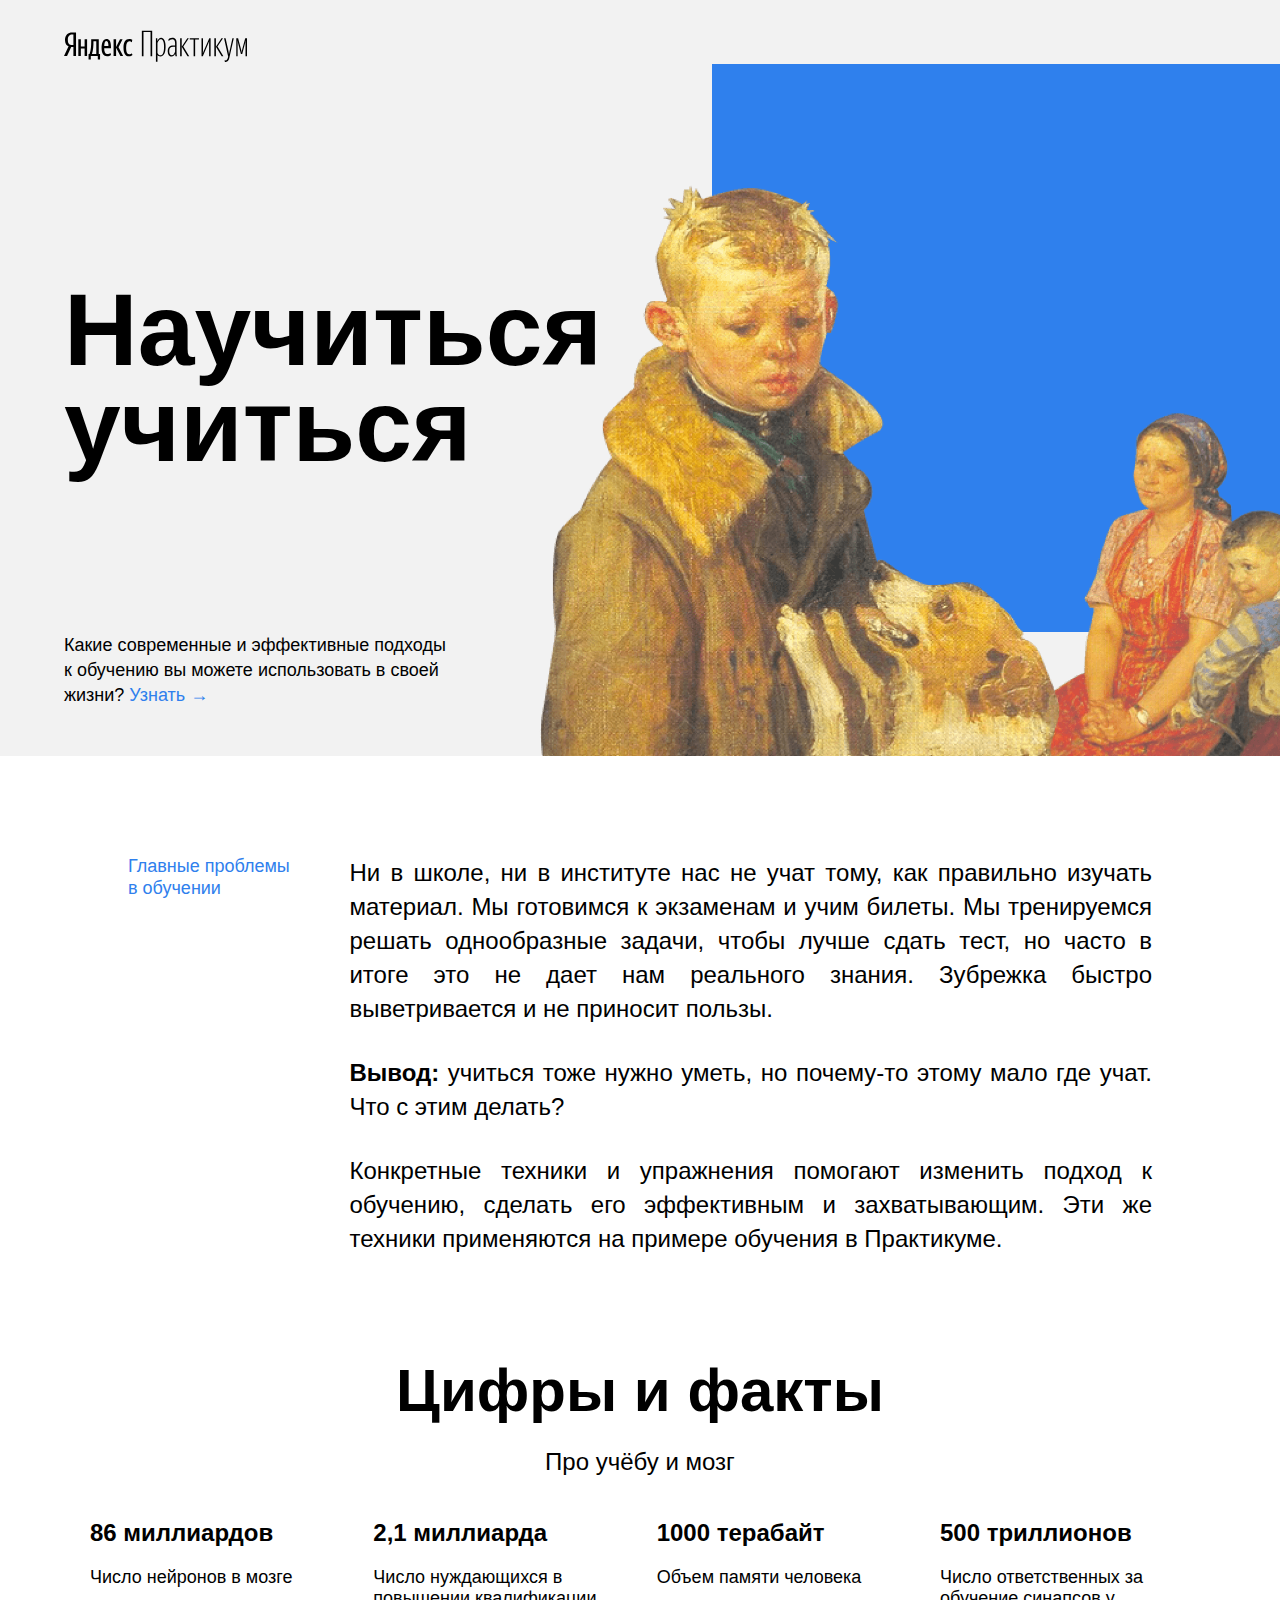
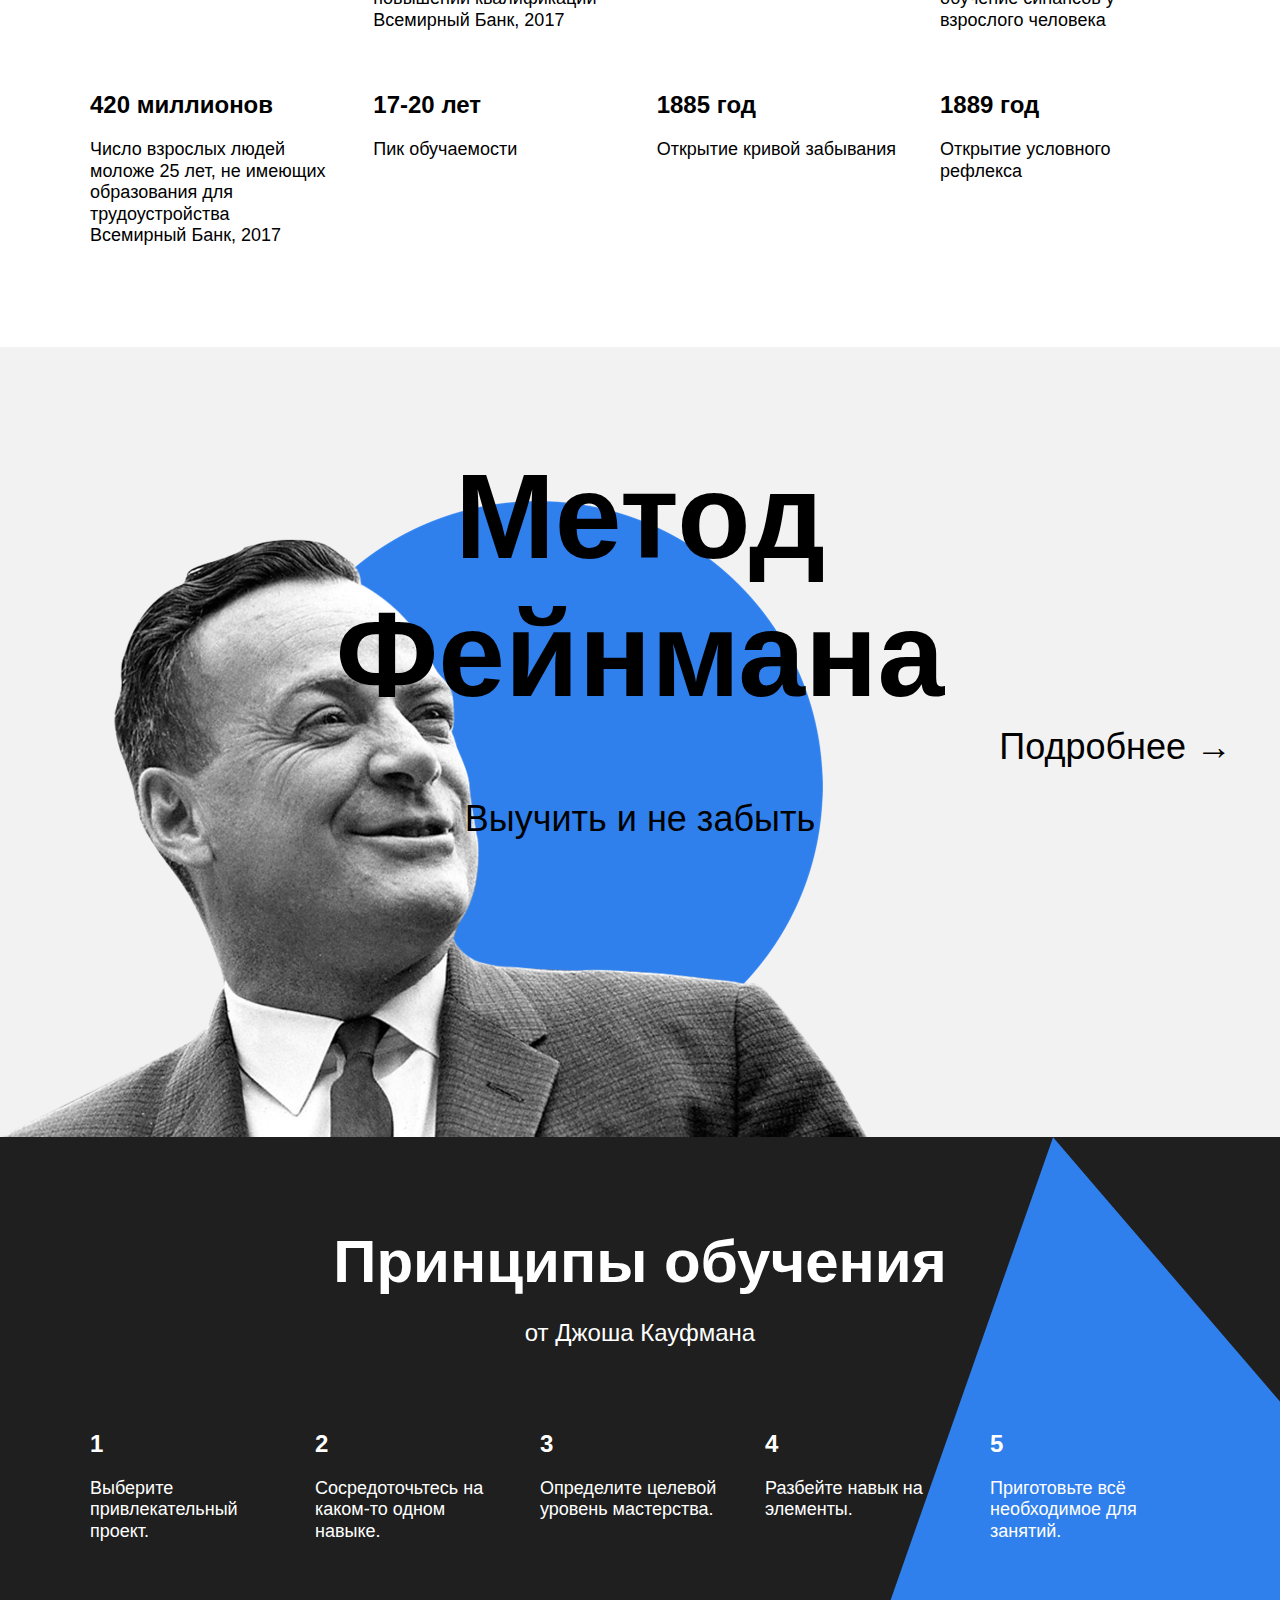
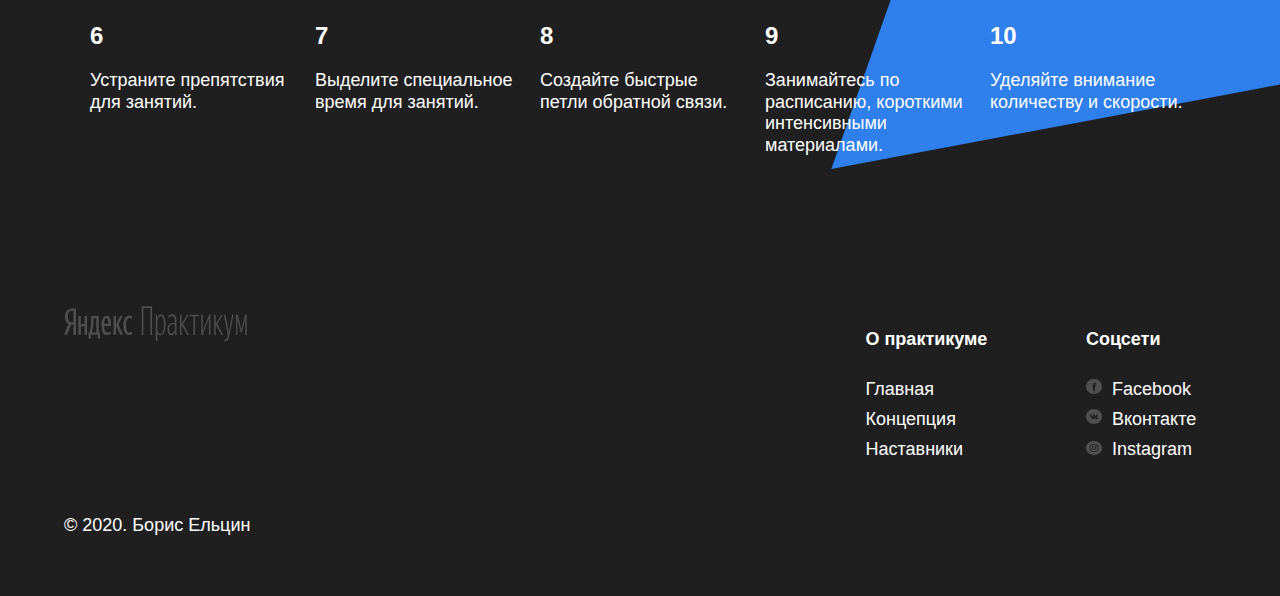
==== commit 8fd73b95: "project 1.3" ====
--- a/index.html
+++ b/index.html
@@ -20,10 +20,10 @@
         <a class="header__link" href="#"> Узнать &#8594;</a>
       </p>
 
-      <img class="header__main-illustration" alt="Главная-иллюстрация" src="./images/header-image.png">
-
       <div class="header__square-pic">
       </div>
+
+      <img class="header__main-illustration" alt="Главная-иллюстрация" src="./images/header-image.png">
 
     </header>
 
@@ -67,7 +67,7 @@
           <div class="table__cell">
             <h3 class="table__heading">2,1 миллиарда</h3>
             <p class="table__text ">Число нуждающихся в повышении квалификации</p>
-            <p class="table__text table__text-origin"> Всемирный Банк, 2017</p>
+            <p class="table__text"> Всемирный Банк, 2017</p>
           </div>
           <div class="table__cell">
             <h3 class="table__heading">1000 терабайт</h3>
@@ -77,20 +77,20 @@
             <h3 class="table__heading">500 триллионов</h3>
             <p class="table__text ">Число ответственных за обучение синапсов у взрослого человека</p>
           </div>
-          <div class="table__cell table__cell_place_digits">
+          <div class="table__cell">
             <h3 class="table__heading">420 миллионов</h3>
             <p class="table__text">Число взрослых людей моложе 25 лет, не имеющих образования для трудоустройства</p>
-            <p class="table__text table__text-origin">Всемирный Банк, 2017</p>
+            <p class="table__text">Всемирный Банк, 2017</p>
           </div>
-          <div class="table__cell table__cell_place_digits">
+          <div class="table__cell">
             <h3 class="table__heading">17-20 лет</h3>
-            <p class="table__text ">Пик обучаемости</p>
+            <p class="table__text">Пик обучаемости</p>
           </div>
-          <div class="table__cell table__cell_place_digits">
+          <div class="table__cell">
             <h3 class="table__heading">1885 год</h3>
             <p class="table__text ">Открытие кривой забывания</p>
           </div>
-          <div class="table__cell table__cell_place_digits">
+          <div class="table__cell">
             <h3 class="table__heading">1889 год</h3>
             <p class="table__text">Открытие условного рефлекса</p>
           </div>
@@ -111,8 +111,8 @@
             <p class="table__text table__text_theme_dark">Выберите привлекательный проект.</p>
           </div>
             <div class="table__cell table__cell_theme_dark">
-              <h3 class="table__heading_theme_dark">2</h3>
-              <p class="table__text_theme_dark">Сосредоточьтесь на каком-то одном навыке.</p>
+              <h3 class="table__heading table__heading_theme_dark">2</h3>
+              <p class="table__text table__text_theme_dark">Сосредоточьтесь на каком-то одном навыке.</p>
             </div>
             <div class="table__cell table__cell_theme_dark">
               <h3 class="table__heading table__heading_theme_dark">3</h3>
@@ -153,18 +153,18 @@
     </main>
     <footer class="footer">
       <div class ="footer__columns">
-        <div class="footer__ column footer__column_content_copyright">
+        <div class="footer__column footer__column_content_copyright">
           <img class="logo logo_place_footer" src="./images/logo_place_footer.svg" alt="Лого_Яндекс">
           <p class="footer__author">&copy; 2020. Борис Ельцин</p>
         </div>
-        <div class="footer__column footer__column_content_info">
+        <nav class="footer__column footer__column_content_info">
           <h3 class="footer__column-heading">О практикуме</h3>
             <ul class="footer__column-links">
               <li><a class="footer__column-link" href="#">Главная</a></li>
               <li><a class="footer__column-link" href="#">Концепция</a></li>
               <li><a class="footer__column-link" href="#">Наставники</a></li>
             </ul>
-        </div>
+        </nav>
         <div class="footer__column footer__column_social">
           <h3 class="footer__column-heading">Соцсети</h3>
           <ul class="footer__column-links">
--- a/styles/style.css
+++ b/styles/style.css
@@ -7,6 +7,7 @@
   margin: 0 auto;
   /* выше для экранов больше 1600px отцентрировали весь контент */
   font-family: 'Helvetica Neue', Arial, sans-serif;
+  background-color: #1f1f1f;
 }
 
 .header {
@@ -17,13 +18,12 @@
 background-color: #f2f2f2;
 display: flex;
 position: relative;
-margin-bottom: 100px;
 }
 .logo_place_header {
   position: absolute;
   top: 30px;
   left: 64px;
-  z-index: 4;
+  z-index: 40;
 }
 
 
@@ -37,7 +37,7 @@
 }
 .header__subtitle {
   position: absolute;
-  z-index: 3;
+  z-index: 40;
   width: 388px;
   left: 64px;
   bottom: 30px;
@@ -53,7 +53,7 @@
   position:absolute;
   bottom: 0px;
   right: 0px;
-  z-index: 2;
+  z-index: 4;
   height: 608px;
   width:765px;
 }
@@ -64,14 +64,16 @@
   background-color: #2f80ed;
   top: 64px;
   right: 0px;
+  z-index: 4;
 }
 
 
 .description{
-  margin-top: 0;
-  margin-bottom:100px;
+  padding:100px 0;
   display:flex;
   justify-content: center;
+  background-color: white;
+  box-sizing: border-box;
 }
 .two-columns{
 display:flex;
@@ -110,11 +112,13 @@
 
 
 .digits {
-  margin-top: 0;
+  padding: 0 0 100px;
   display: flex;
   flex-flow: column;
   align-items: center;
   justify-content: center;
+  background-color: white;
+  box-sizing: border-box;
 }
 .section-title {
   width: 60%;
@@ -168,12 +172,13 @@
 
 .feynman{
   font-family: 'Helvetica Neue', Arial, sans-serif;
-  margin: 100px 0 0;
   height: 790px;
   background-color: #f2f2f2;
   position: relative;
   display: flex;
   flex-direction: column;
+  box-sizing: border-box;
+  padding-top: 100px;
 }
 .feynman__title {
   text-align: center;
@@ -183,10 +188,8 @@
   font-weight: bold;
   z-index:3;
   width: 648px;
-  padding: 100px 0 0;
   margin: 0 0 70px;
 }
-
 .feynman__subtitle {
   text-align: center;
   z-index: 3;
@@ -292,11 +295,12 @@
 
 
 .footer {
-  padding: 60px 50px 40px;
+  padding: 60px 0 40px;
   min-height: 350px;
   box-sizing: border-box;
   background-color: #1f1f1f;
-  margin: 0;
+  margin: 0 auto;
+  width: 90%;
 }
 .footer__column_content_copyright {
   display: flex;
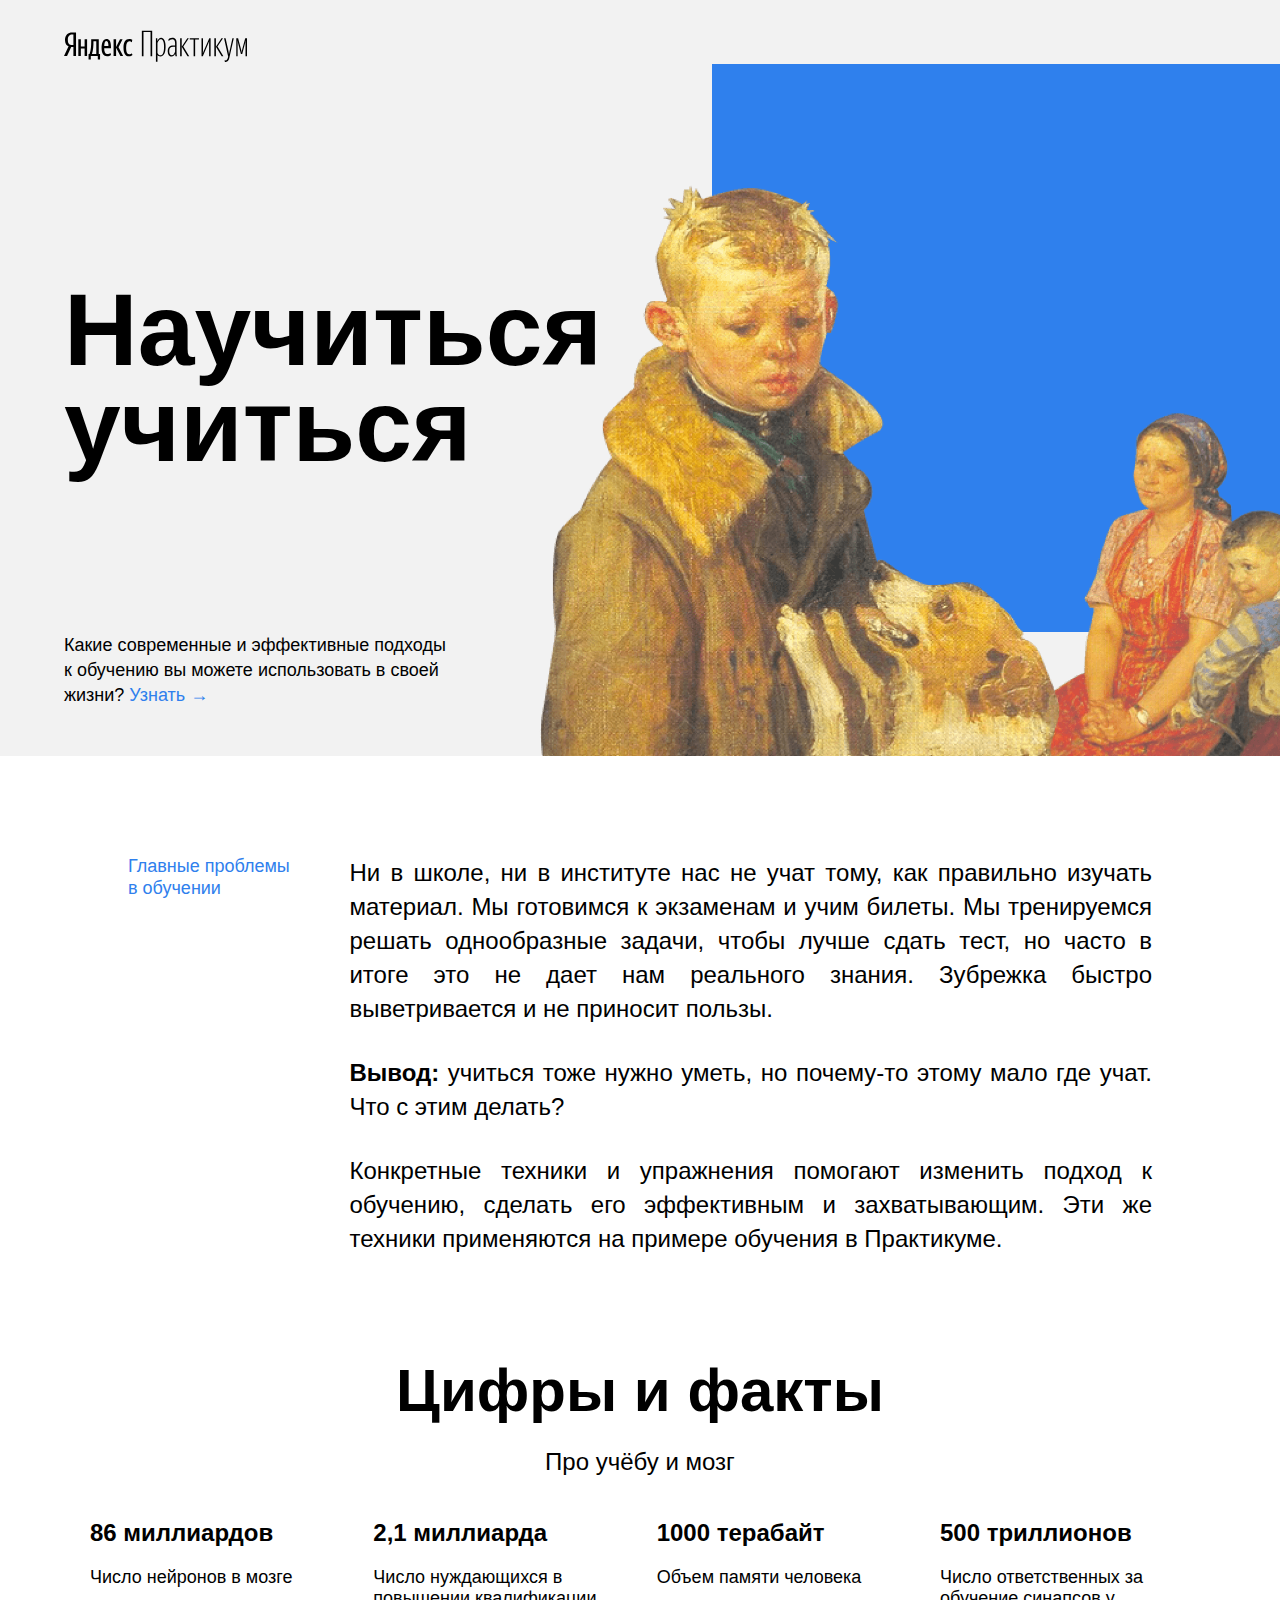
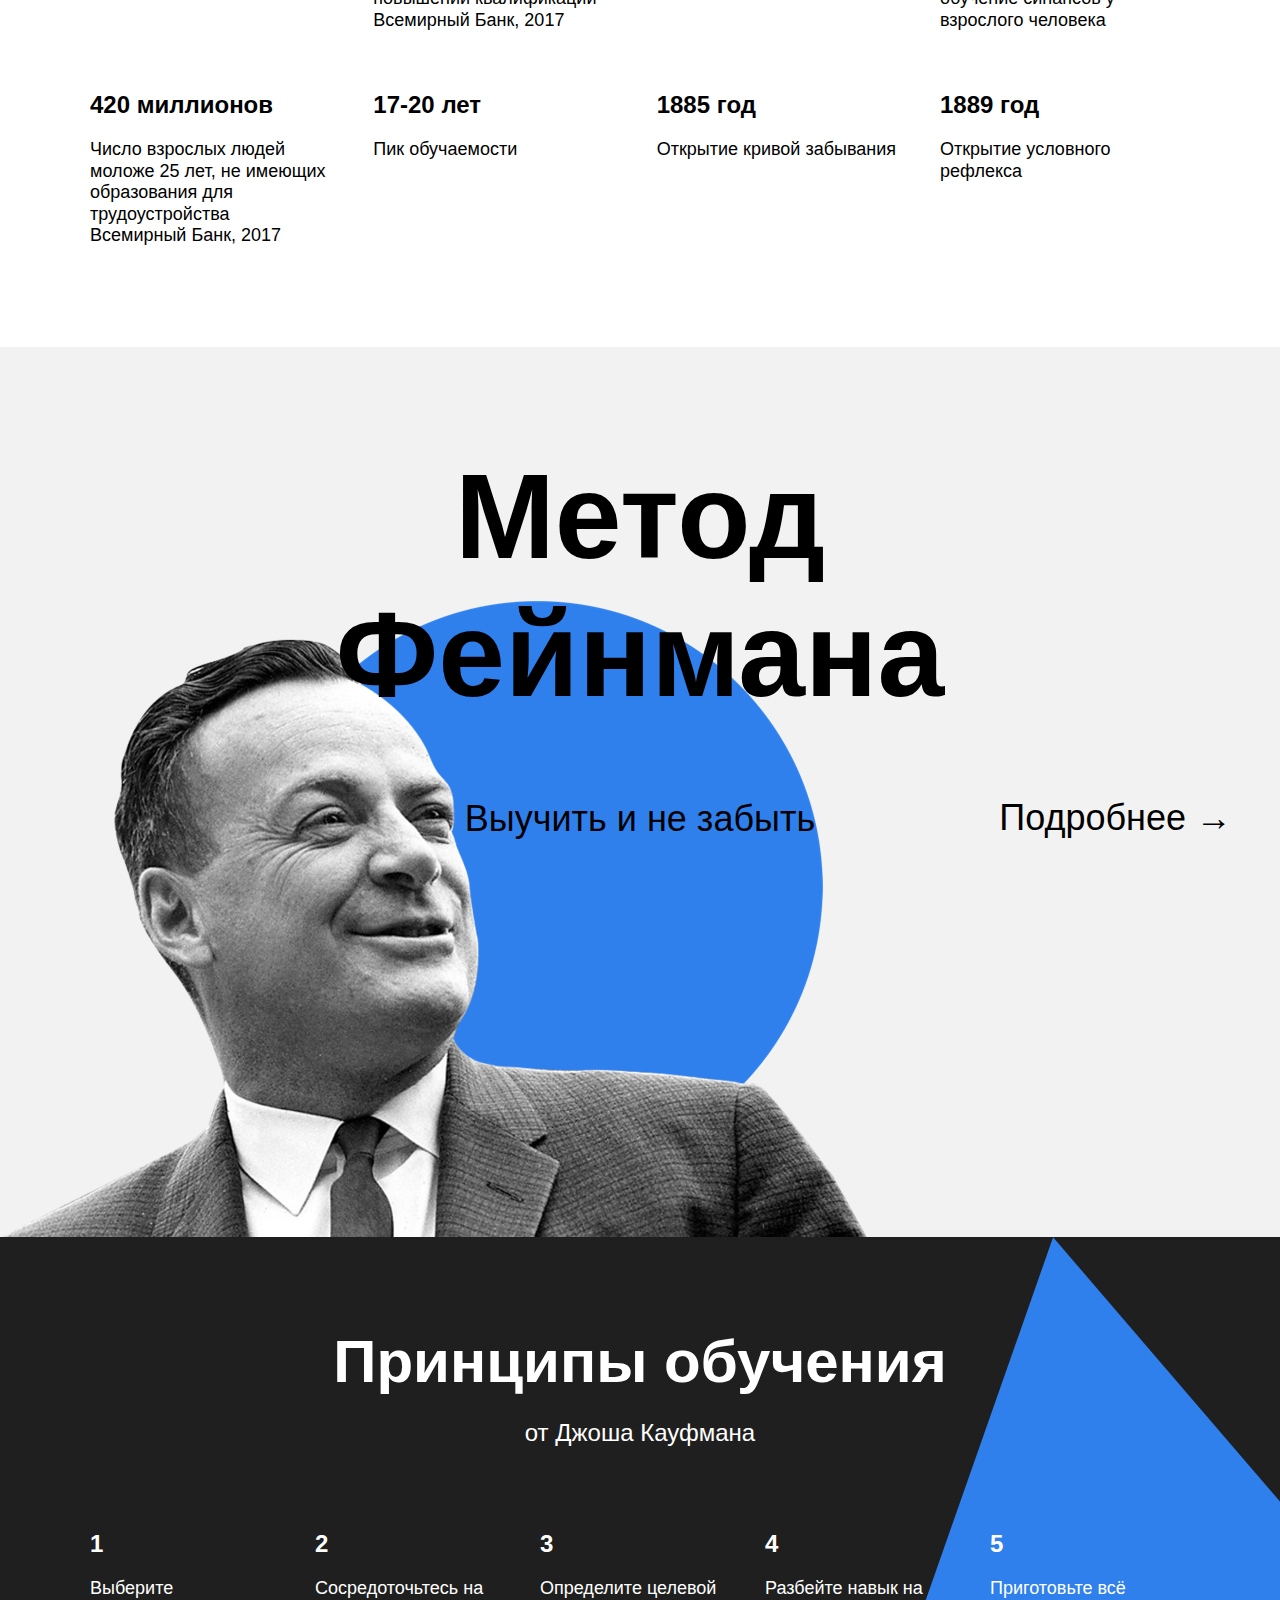
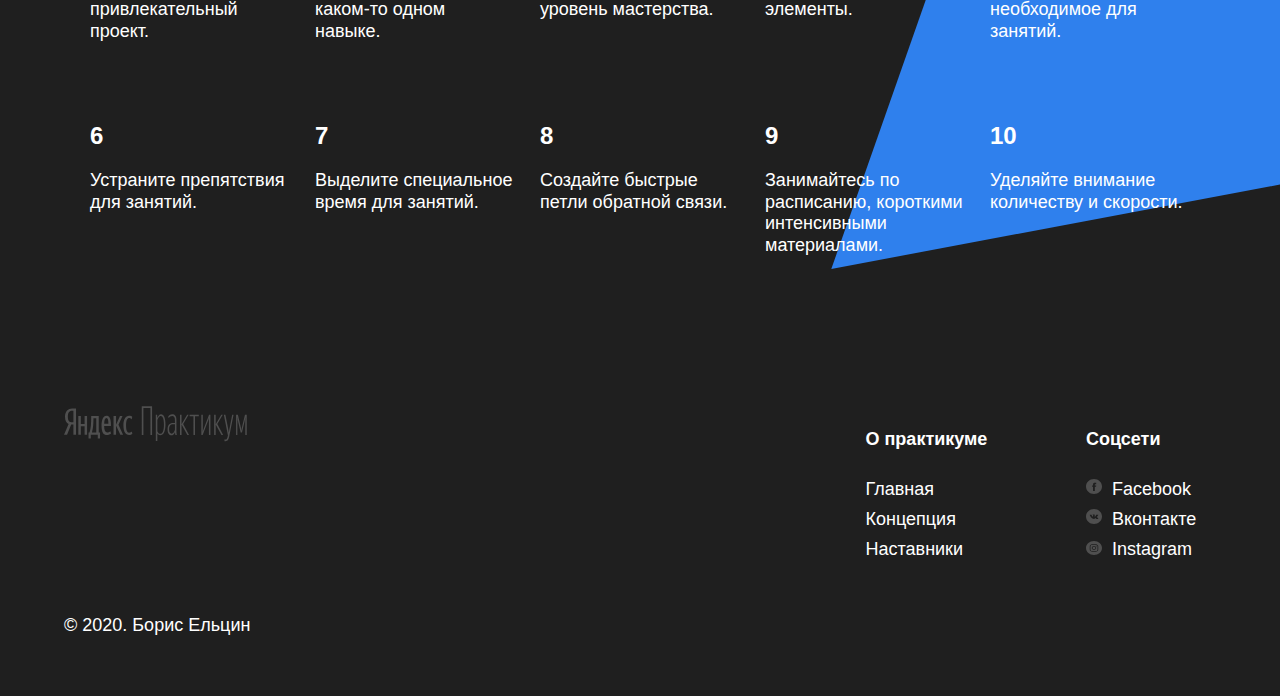
==== commit aa7e5985: "project 1.4" ====
--- a/index.html
+++ b/index.html
@@ -14,16 +14,17 @@
     <header class="header">
       <img class="logo logo_place_header" alt="Лого_Яндекс" src="./images/logo_place_header.svg">
 
+      <div class="header__square-pic">
+      </div>
+
+      <img class="header__main-illustration" alt="Главная-иллюстрация" src="./images/header-image.png">
+
       <h1 class="header__title">Научиться учиться</h1>
-
       <p class="header__subtitle">Какие современные и эффективные подходы к обучению вы можете использовать в своей жизни?
         <a class="header__link" href="#"> Узнать &#8594;</a>
       </p>
 
-      <div class="header__square-pic">
-      </div>
 
-      <img class="header__main-illustration" alt="Главная-иллюстрация" src="./images/header-image.png">
 
     </header>
 
@@ -165,7 +166,7 @@
               <li><a class="footer__column-link" href="#">Наставники</a></li>
             </ul>
         </nav>
-        <div class="footer__column footer__column_social">
+        <div class="footer__column footer__column_content_social">
           <h3 class="footer__column-heading">Соцсети</h3>
           <ul class="footer__column-links">
             <li><a class="footer__column-link" href="#"><img class="footer__social-icon" alt="Фейсбук-иконка" src="images/facebook_color_white.svg">Facebook</a> </li>
--- a/styles/style.css
+++ b/styles/style.css
@@ -23,7 +23,7 @@
   position: absolute;
   top: 30px;
   left: 64px;
-  z-index: 40;
+  z-index: 44;
 }
 
 
@@ -34,6 +34,8 @@
   font-size: 102px;
   line-height: 96px;
   font-weight: bold;
+  position: relative;
+  z-index:40;
 }
 .header__subtitle {
   position: absolute;
@@ -64,7 +66,7 @@
   background-color: #2f80ed;
   top: 64px;
   right: 0px;
-  z-index: 4;
+  z-index: 3;
 }
 
 
@@ -177,7 +179,6 @@
   position: relative;
   display: flex;
   flex-direction: column;
-  box-sizing: border-box;
   padding-top: 100px;
 }
 .feynman__title {
@@ -202,12 +203,13 @@
 .feynman__link {
   position:absolute;
   right: 48px;
-  top : 374px;
+  top : 50%;
   line-height: 51px;
   font-size: 36px;
   font-weight: normal;
   text-decoration: none;
   color: black;
+  z-index: 40;
 }
 .feynman__illustration {
 position: absolute;
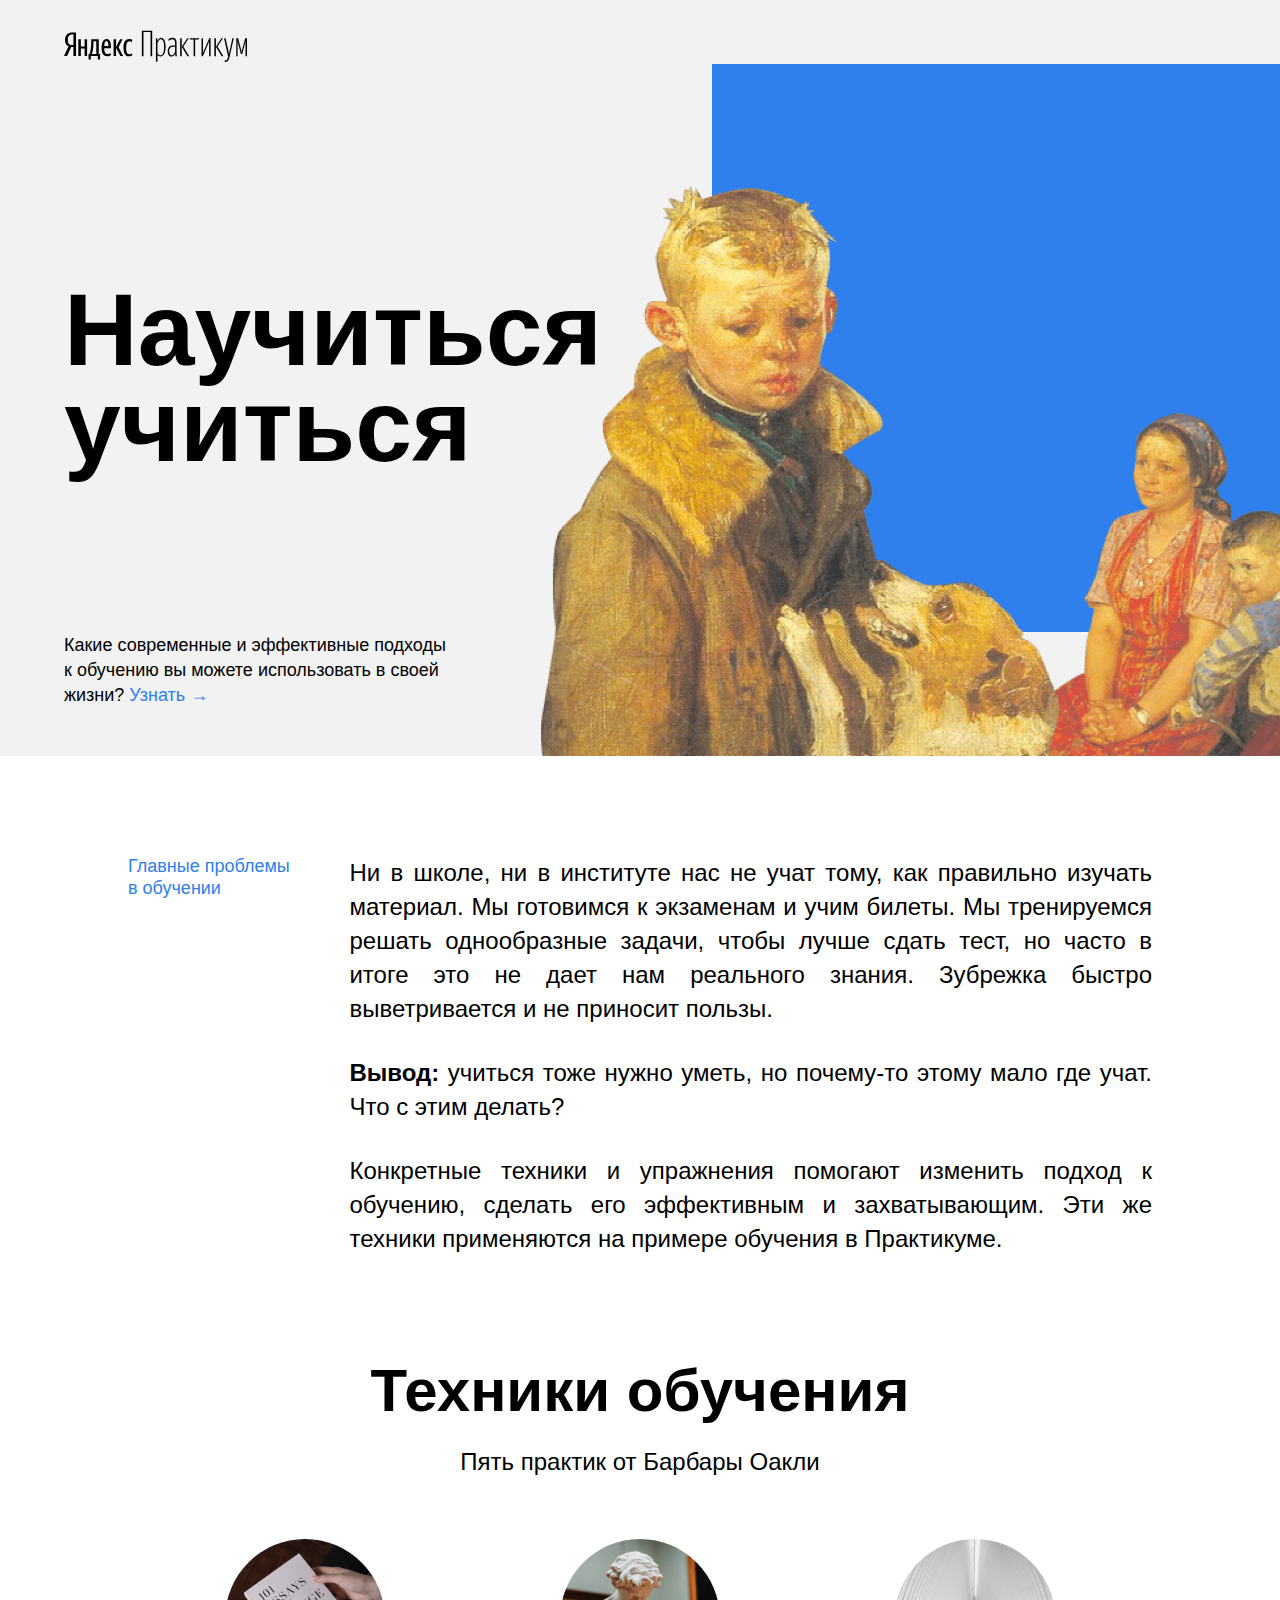
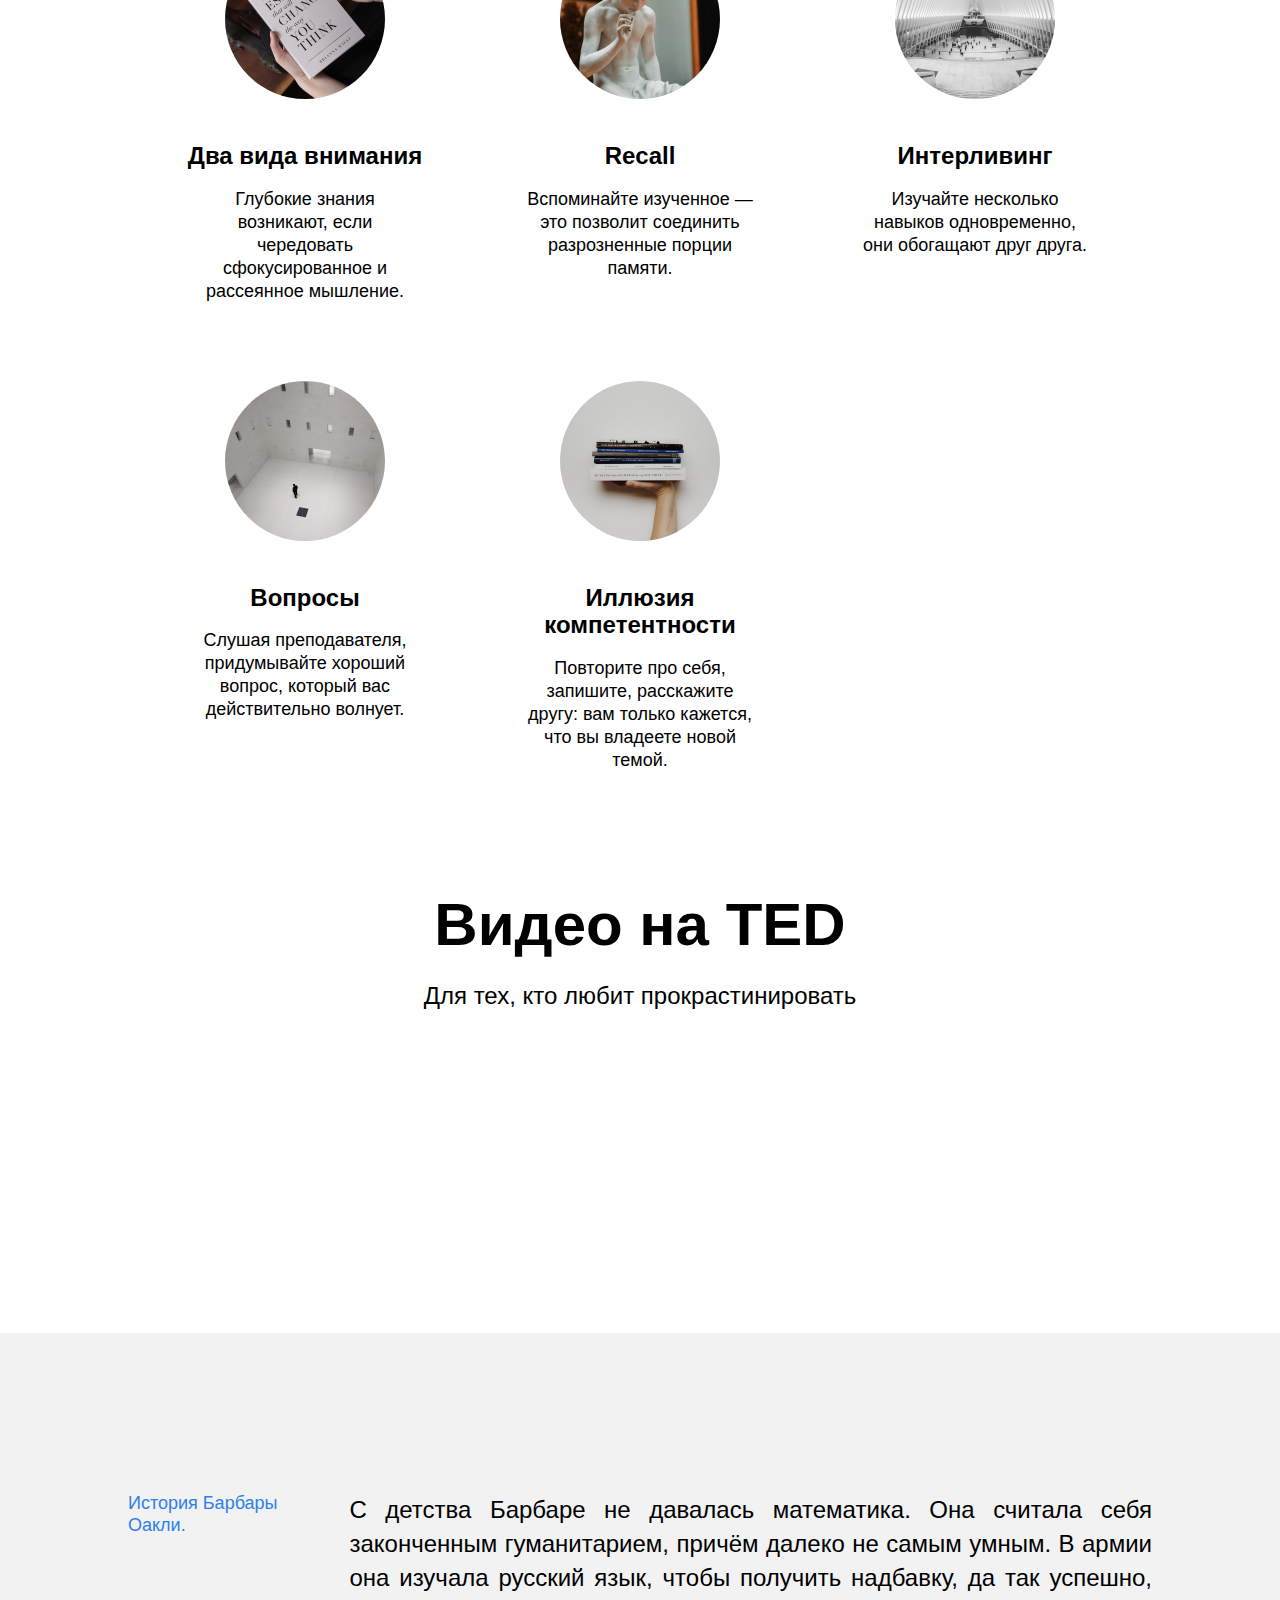
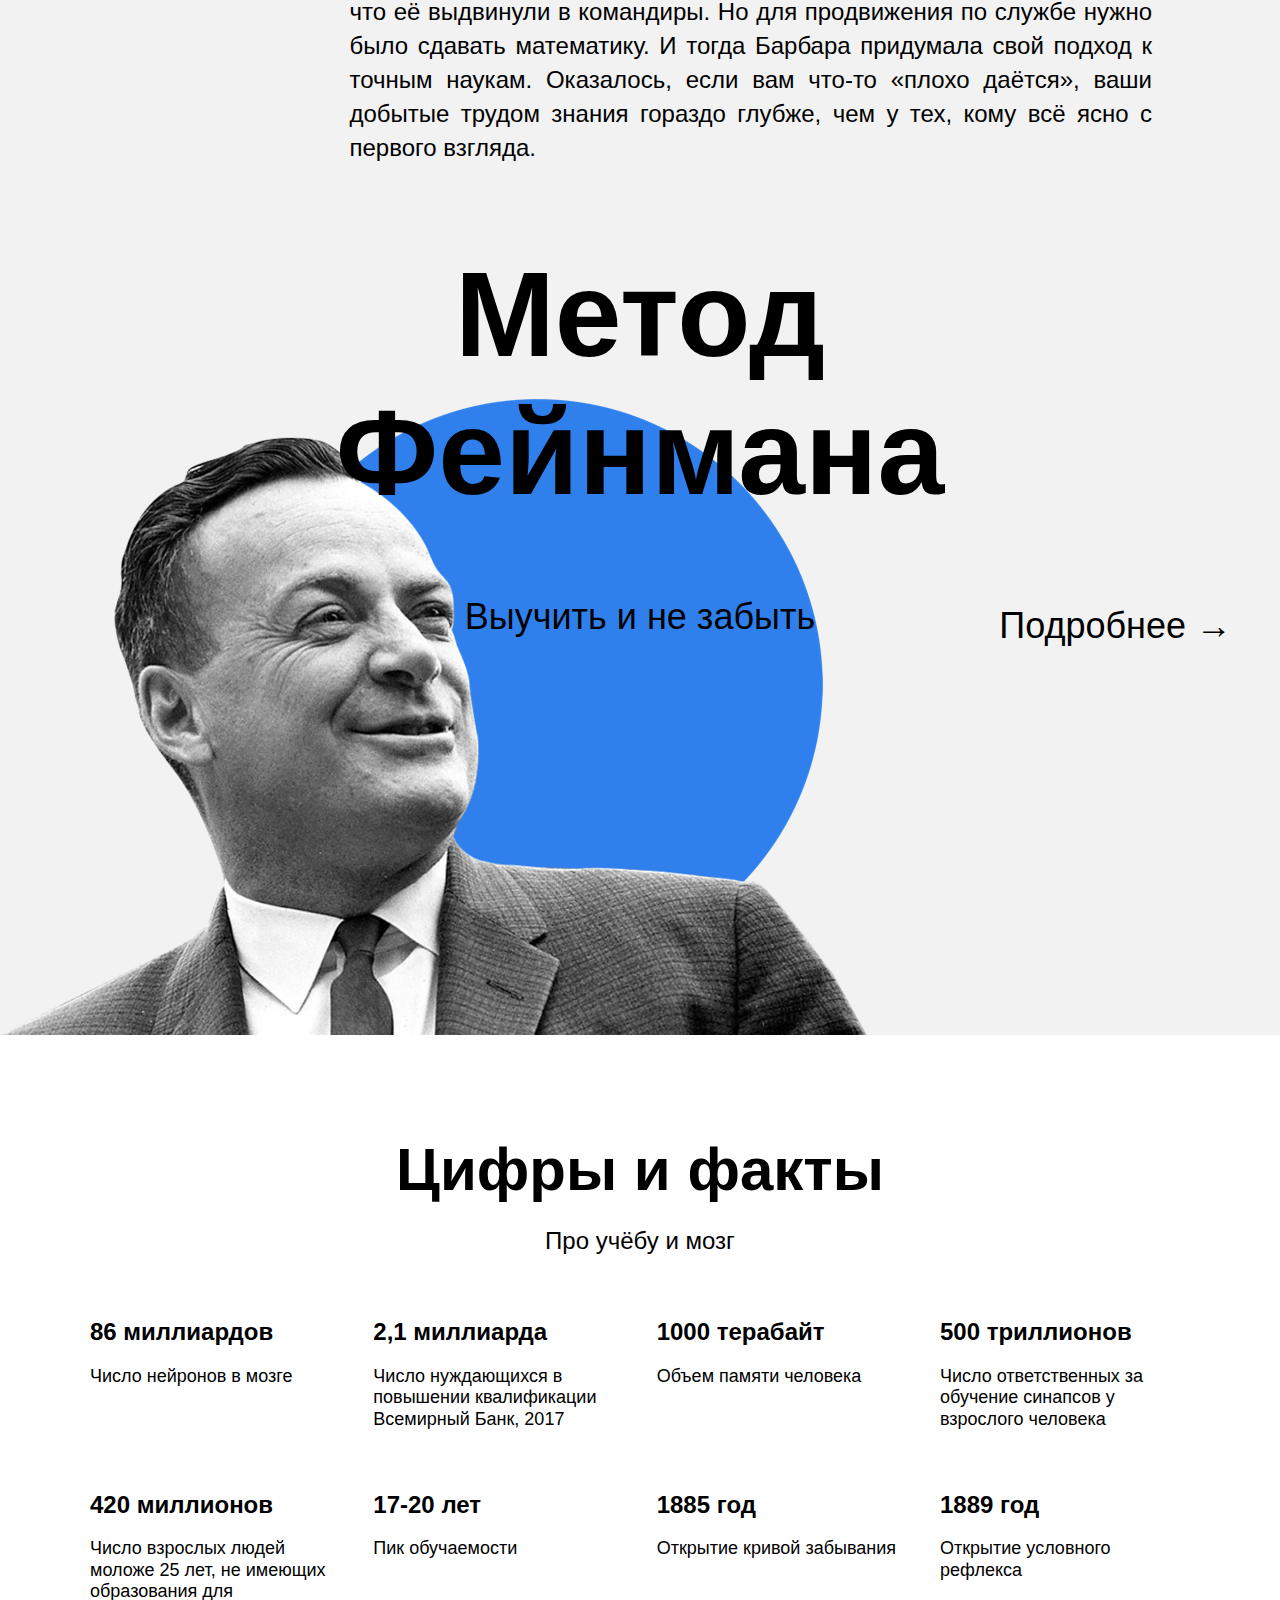
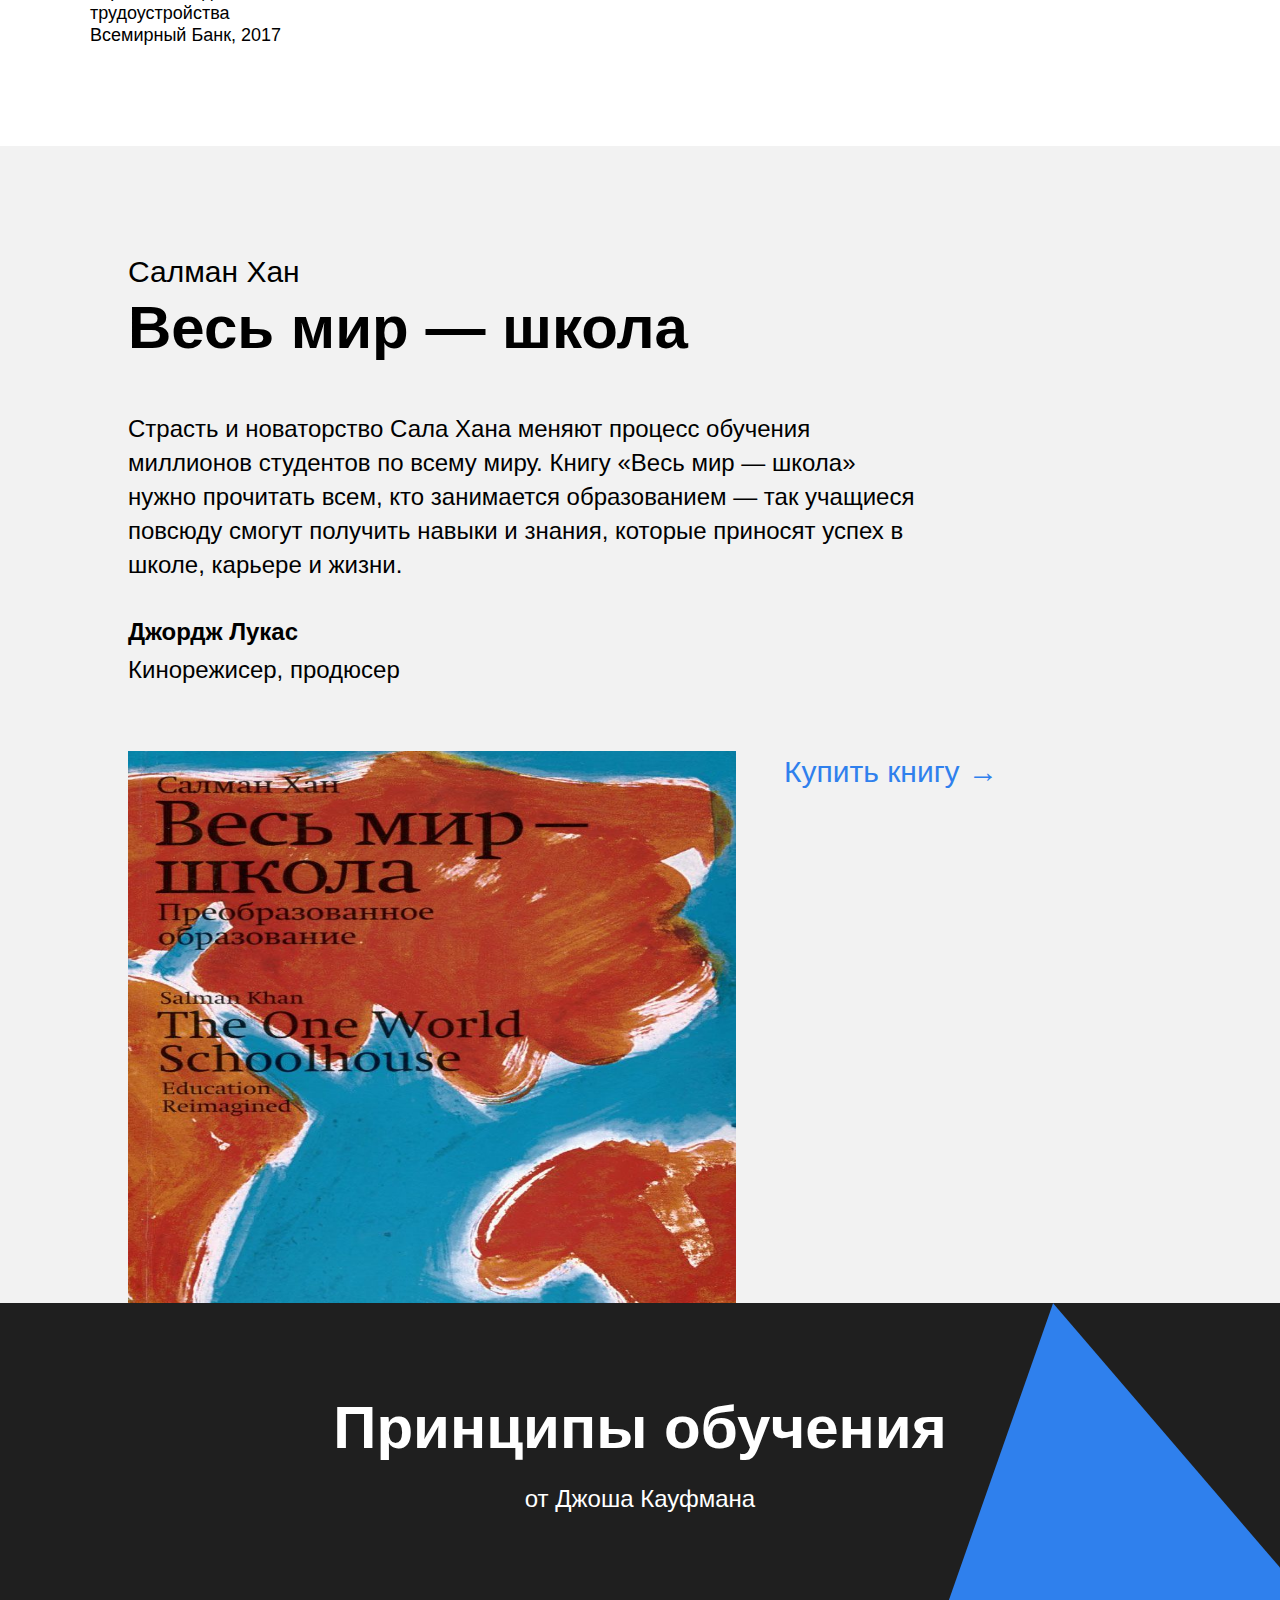
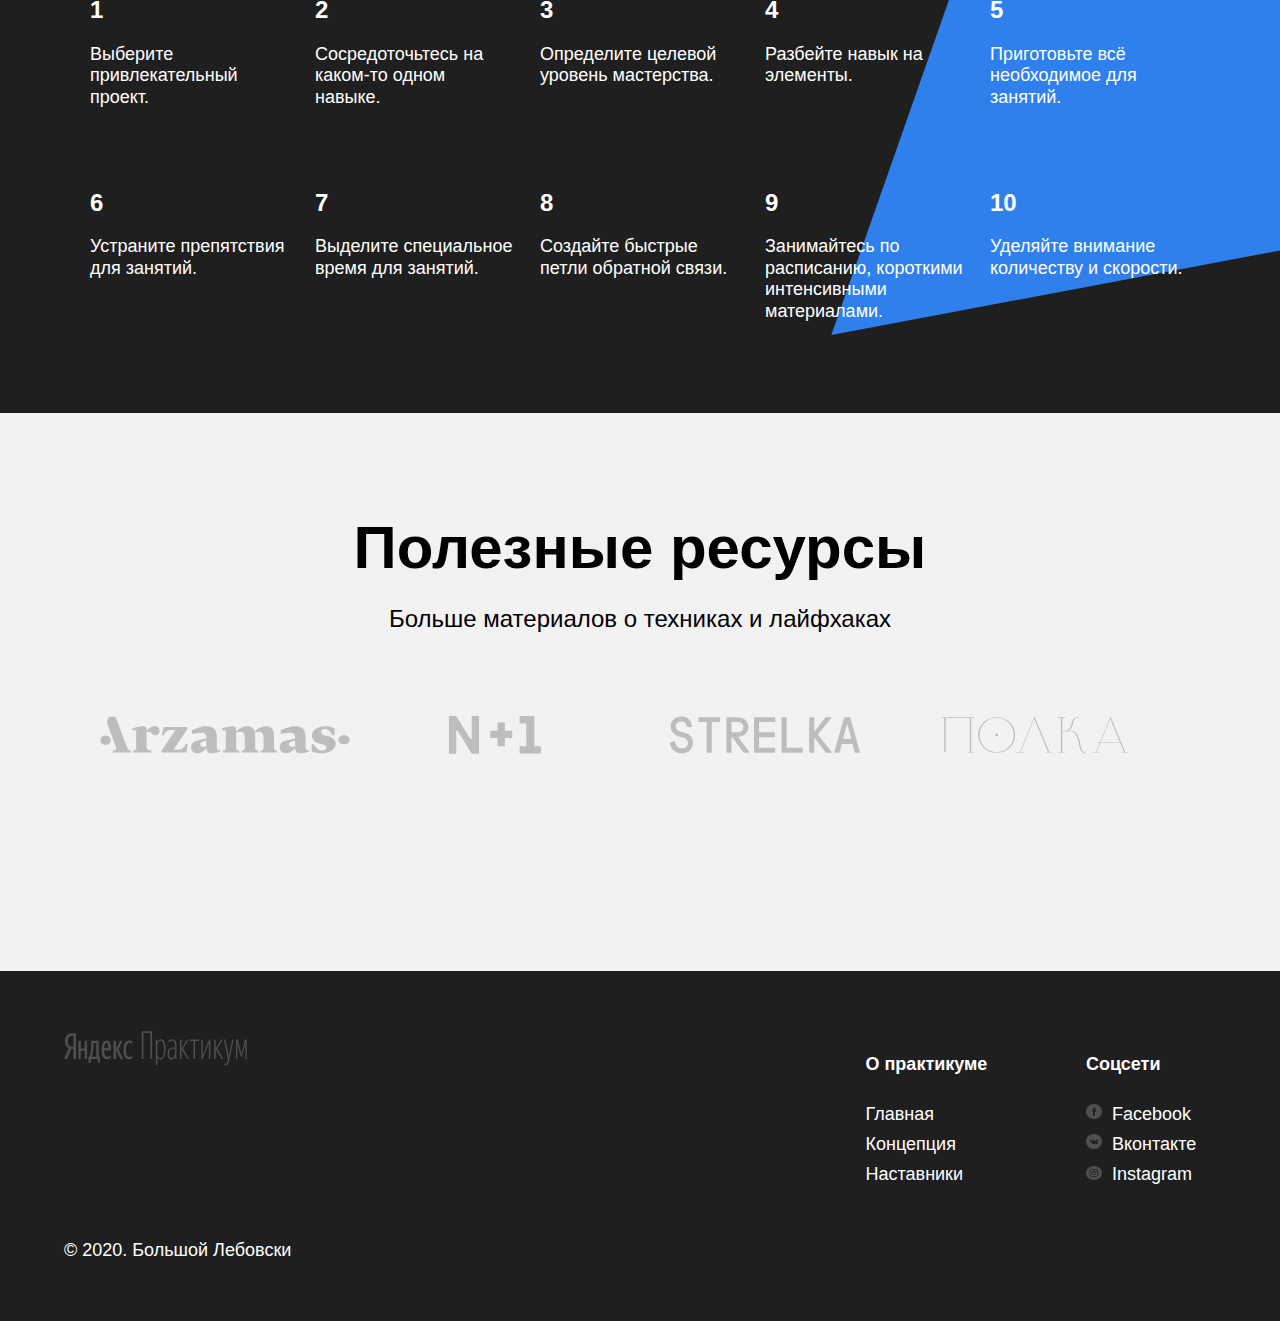
==== commit 03887c41: "Project number two. Work is done" ====
--- a/index.html
+++ b/index.html
@@ -4,8 +4,8 @@
 <head>
   <meta charset="UTF-8">
   <meta name="viewport" content="width=device-width, initial-scale=1.0">
-  <link rel="stylesheet" href="./styles/normalize.css">
-  <link rel="stylesheet" href="./styles/style.css">
+  <link rel="stylesheet" href="vendor/normalize.css">
+  <link rel="stylesheet" href="pages/how-to-learn.css">
   <title>Научиться учиться</title>
 </head>
 
@@ -14,8 +14,9 @@
     <header class="header">
       <img class="logo logo_place_header" alt="Лого_Яндекс" src="./images/logo_place_header.svg">
 
-      <div class="header__square-pic">
-      </div>
+        <div class="header__square-pic rotation">
+        </div>
+
 
       <img class="header__main-illustration" alt="Главная-иллюстрация" src="./images/header-image.png">
 
@@ -23,9 +24,6 @@
       <p class="header__subtitle">Какие современные и эффективные подходы к обучению вы можете использовать в своей жизни?
         <a class="header__link" href="#"> Узнать &#8594;</a>
       </p>
-
-
-
     </header>
 
     <main class="content">
@@ -57,43 +55,62 @@
           </div>
         </div>
       </section>
-      <section class="digits">
-        <h2 class="section-title">Цифры и факты</h2>
-        <p class="section-subtitle">Про учёбу и мозг</p>
-        <div class="table">
-          <div class="table__cell">
-            <h3 class="table__heading">86 миллиардов</h3>
-            <p class="table__text ">Число нейронов в мозге</p>
-          </div>
-          <div class="table__cell">
-            <h3 class="table__heading">2,1 миллиарда</h3>
-            <p class="table__text ">Число нуждающихся в повышении квалификации</p>
-            <p class="table__text"> Всемирный Банк, 2017</p>
-          </div>
-          <div class="table__cell">
-            <h3 class="table__heading">1000 терабайт</h3>
-            <p class="table__text ">Объем памяти человека</p>
-          </div>
-          <div class="table__cell">
-            <h3 class="table__heading">500 триллионов</h3>
-            <p class="table__text ">Число ответственных за обучение синапсов у взрослого человека</p>
-          </div>
-          <div class="table__cell">
-            <h3 class="table__heading">420 миллионов</h3>
-            <p class="table__text">Число взрослых людей моложе 25 лет, не имеющих образования для трудоустройства</p>
-            <p class="table__text">Всемирный Банк, 2017</p>
-          </div>
-          <div class="table__cell">
-            <h3 class="table__heading">17-20 лет</h3>
-            <p class="table__text">Пик обучаемости</p>
-          </div>
-          <div class="table__cell">
-            <h3 class="table__heading">1885 год</h3>
-            <p class="table__text ">Открытие кривой забывания</p>
-          </div>
-          <div class="table__cell">
-            <h3 class="table__heading">1889 год</h3>
-            <p class="table__text">Открытие условного рефлекса</p>
+      <section class="techniques">
+      	<h2 class="section-title">Техники обучения</h3>
+      	<p class="section-subtitle">Пять практик от Барбары Оакли</p>
+      	<div class="cards">
+      		<div class="cards__item">
+      		<img class="cards__image" alt="Книга" src="images/cards-attention.png">
+      		<h3 class="cards__title">Два вида внимания</h3>
+      		<p class="cards__description">Глубокие знания возникают, если чередовать сфокусированное и рассеянное мышление.</p>
+      		</div>
+      		<div class="cards__item">
+      		<img class="cards__image" alt="Книга" src="images/cards-recall.png">
+      		<h3 class="cards__title">Recall</h3>
+      		<p class="cards__description">Вспоминайте изученное — это позволит соединить разрозненные порции памяти.</p>
+      		</div>
+      		<div class="cards__item">
+      		<img class="cards__image" alt="Книга" src="images/cards-interliving.png">
+      		<h3 class="cards__title">Интерливинг</h3>
+      		<p class="cards__description">Изучайте несколько навыков одновременно, они обогащают друг друга.</p>
+      		</div>
+      		<div class="cards__item">
+      		<img class="cards__image" alt="Книга" src="images/cards-question.png">
+      		<h3 class="cards__title">Вопросы</h3>
+      		<p class="cards__description">Слушая преподавателя, придумывайте хороший вопрос, который вас действительно волнует.</p>
+      		</div>
+      		<div class="cards__item">
+      		<img class="cards__image" alt="Книга" src="images/cards-competence.png">
+      		<h3 class="cards__title">Иллюзия компетентности</h3>
+      		<p class="cards__description">Повторите про себя, запишите, расскажите другу: вам только кажется, что вы владеете новой темой.</p>
+      		</div>
+      		<div class="cards__item">
+      		<img class="cards__image" alt="Книга" src="images/cards-attention.png">
+      		<h3 class="cards__title">Два вида внимания</h3>
+      		<p class="cards__description">Глубокие знания возникают, если чередовать сфокусированное и рассеянное мышление.</p>
+      		</div>
+      	</div>
+      </section>
+      <section class="video">
+      	<h2 class="section-title">Видео на TED</h3>
+      	<p class="section-subtitle">Для тех, кто любит прокрастинировать</p>
+      	<div class="video__iframes">
+      		<iframe class="video__iframe" width="560" height="315" src="https://www.youtube.com/embed/5MgBikgcWnY" frameborder="0" allow="accelerometer; encrypted-media; gyroscope; picture-in-picture" allowfullscreen></iframe>
+      		<iframe class="video__iframe" width="516" height="316" src="https://www.youtube.com/embed/arj7oStGLkU" frameborder="0" allow="accelerometer; encrypted-media; gyroscope; picture-in-picture" allowfullscreen></iframe>
+      	</div>
+      </section>
+      <section class="oakley">
+        <div class="two-columns">
+          <h2 class="two-columns__brief">
+            История Барбары Оакли.
+          </h2>
+          <div class="two-columns__main-text">
+            <p class="two-columns__paragraph">
+              С детства Барбаре не давалась математика. Она считала себя законченным гуманитарием, причём далеко не самым умным.
+              В армии она изучала русский язык, чтобы получить надбавку, да так успешно, что её выдвинули в командиры.
+              Но для продвижения по службе нужно было сдавать математику. И тогда Барбара придумала свой подход к точным наукам.
+              Оказалось, если вам что-то «плохо даётся», ваши добытые трудом знания гораздо глубже, чем у тех, кому всё ясно с первого взгляда.
+            </p>
           </div>
         </div>
       </section>
@@ -102,6 +119,64 @@
         <p class="feynman__subtitle">Выучить и не забыть</p>
         <a class="feynman__link" href="#">Подробнее &rarr;</a>
         <img class="feynman__illustration" alt="Фейнман" src="./images/feynman.png">
+      </section>
+      <section class="digits">
+        <h2 class="section-title">Цифры и факты</h2>
+        <p class="section-subtitle">Про учёбу и мозг</p>
+        <div class="table">
+          <div class="table__cell">
+            <h3 class="table__heading">86 миллиардов</h3>
+            <p class="table__text ">Число нейронов в мозге</p>
+          </div>
+          <div class="table__cell">
+            <h3 class="table__heading">2,1 миллиарда</h3>
+            <p class="table__text ">Число нуждающихся в повышении квалификации</p>
+            <p class="table__text"> Всемирный Банк, 2017</p>
+          </div>
+          <div class="table__cell">
+            <h3 class="table__heading">1000 терабайт</h3>
+            <p class="table__text ">Объем памяти человека</p>
+          </div>
+          <div class="table__cell">
+            <h3 class="table__heading">500 триллионов</h3>
+            <p class="table__text ">Число ответственных за обучение синапсов у взрослого человека</p>
+          </div>
+          <div class="table__cell">
+            <h3 class="table__heading">420 миллионов</h3>
+            <p class="table__text">Число взрослых людей моложе 25 лет, не имеющих образования для трудоустройства</p>
+            <p class="table__text">Всемирный Банк, 2017</p>
+          </div>
+          <div class="table__cell">
+            <h3 class="table__heading">17-20 лет</h3>
+            <p class="table__text">Пик обучаемости</p>
+          </div>
+          <div class="table__cell">
+            <h3 class="table__heading">1885 год</h3>
+            <p class="table__text ">Открытие кривой забывания</p>
+          </div>
+          <div class="table__cell">
+            <h3 class="table__heading">1889 год</h3>
+            <p class="table__text">Открытие условного рефлекса</p>
+          </div>
+        </div>
+      </section>
+      <section class="khan">
+        <div class="khan__container">
+          <h3 class="khan__author">Салман Хан</h3>
+          <h2 class="khan__title">Весь мир — школа</h2>
+          <p class="khan__quote">
+            Страсть и новаторство Сала Хана меняют процесс обучения миллионов студентов по всему миру.
+            Книгу «Весь мир — школа» нужно прочитать всем, кто занимается образованием —
+            так учащиеся повсюду смогут получить навыки и знания, которые приносят успех в школе, карьере и жизни.
+          </p>
+          <h3 class="khan__quote-author">Джордж Лукас</h3>
+          <h3 class="khan__quote-author-subline">Кинорежисер, продюсер</h3>
+          <div class="khan__book-container">
+            <img class="khan__book-pic" alt="Обложка-книги" src="images/khan-book.jpg">
+            <a class="khan__buy-link" href="#">Купить книгу &#8594;</a>
+          </div>
+        </div>
+
       </section>
       <section class="kaufman">
         <h2 class="section-title section-title_theme_dark">Принципы обучения</h2>
@@ -148,7 +223,17 @@
               <p class="table__text table__text_theme_dark">Уделяйте внимание количеству и скорости.</p>
             </div>
         </div>
-        <div class="kaufman__triangle">
+        <div class="kaufman__triangle rotation">
+        </div>
+      </section>
+      <section class="resources">
+        <h2 class="section-title">Полезные ресурсы</h2>
+        <h3 class="section-subtitle">Больше материалов о техниках и лайфхаках</h3>
+        <div class="resources__logo-zone">
+          <img class="resources__logo" alt="Лого-Арзамас" src="./images/logo/resources-arzamas.svg">
+          <img class="resources__logo" alt="Лого-Н1" src="./images/logo/resources-n1.svg">
+          <img class="resources__logo" alt="Лого-Полка" src="./images/logo/resources-strelka.svg">
+          <img class="resources__logo" alt="Лого-Стрелка" src="./images/logo/resources-polka.svg">
         </div>
       </section>
     </main>
@@ -156,7 +241,7 @@
       <div class ="footer__columns">
         <div class="footer__column footer__column_content_copyright">
           <img class="logo logo_place_footer" src="./images/logo_place_footer.svg" alt="Лого_Яндекс">
-          <p class="footer__author">&copy; 2020. Борис Ельцин</p>
+          <p class="footer__author">&copy; 2020. Большой Лебовски</p>
         </div>
         <nav class="footer__column footer__column_content_info">
           <h3 class="footer__column-heading">О практикуме</h3>
--- a/pages/how-to-learn.css
+++ b/pages/how-to-learn.css
@@ -0,0 +1,88 @@
+@import url("../blocks/page/page.css");
+
+@import url("../blocks/header/header.css");
+@import url("../blocks/header/__link/header__link.css");
+@import url("../blocks/header/__main-illustration/header__main-illustration.css");
+@import url("../blocks/header/__square-pic/header__square-pic.css");
+@import url("../blocks/header/__title/header__title.css");
+@import url("../blocks/header/__subtitle/header__subtitle.css");
+
+@import url("../blocks/logo/logo.css");
+@import url("../blocks/logo/_place/logo_place_header.css");
+@import url("../blocks/logo/_place/logo_place_footer.css");
+
+
+@import url("../blocks/description/description.css");
+
+@import url("../blocks/two-columns/two-columns.css");
+@import url("../blocks/two-columns/__brief/two-columns__brief.css");
+@import url("../blocks/two-columns/__main-text/two-columns__main-text.css");
+@import url("../blocks/two-columns/__paragraph/two-columns__paragraph.css");
+@import url("../blocks/two-columns/__span-accent/two-columns__span-accent.css");
+
+@import url("../blocks/digits/digits.css");
+
+@import url("../blocks/section-title/section-title.css");
+@import url("../blocks/section-title/_theme/section-title_theme_dark.css");
+
+@import url("../blocks/section-subtitle/section-subtitle.css");
+@import url("../blocks/section-subtitle/_theme/section-subtitle_theme_dark.css");
+
+@import url("../blocks/table/table.css");
+@import url("../blocks/table/_theme/table_theme_dark.css");
+@import url("../blocks/table/__cell/table__cell.css");
+@import url("../blocks/table/__cell/_theme/table__cell_theme_dark.css");
+@import url("../blocks/table/__heading/table__heading.css");
+@import url("../blocks/table/__heading/_theme/table__heading_theme_dark.css");
+@import url("../blocks/table/__text/table__text.css");
+@import url("../blocks/table/__text/_theme/table__text_theme_dark.css");
+
+@import url("../blocks/feynman/feynman.css");
+@import url("../blocks/feynman/__title/feynman__title.css");
+@import url("../blocks/feynman/__subtitle/feynman__subtitle.css");
+@import url("../blocks/feynman/__illustration/feynman__illustration.css");
+@import url("../blocks/feynman/__link/feynman__link.css");
+
+@import url("../blocks/kaufman/kaufman.css");
+@import url("../blocks/kaufman/__triangle/kaufman__triangle.css");
+
+@import url("../blocks/footer/footer.css");
+@import url("../blocks/footer/__columns/footer__columns.css");
+@import url("../blocks/footer/__author/footer__author.css");
+@import url("../blocks/footer/__social-icon/footer__social-icon.css");
+@import url("../blocks/footer/__column/footer__column.css");
+@import url("../blocks/footer/__column/_content/footer__column_content_copyright.css");
+@import url("../blocks/footer/__column/_content/footer__column_content_info.css");
+@import url("../blocks/footer/__column/footer__column-heading.css");
+@import url("../blocks/footer/__column/footer__column-link.css");
+@import url("../blocks/footer/__column/footer__column-links.css");
+
+@import url("../blocks/rotation/rotation.css");
+
+@import url("../blocks/techniques/techniques.css");
+@import url("../blocks/cards/cards.css");
+@import url("../blocks/cards/__item/cards__item.css");
+@import url("../blocks/cards/__image/cards__image.css");
+@import url("../blocks/cards/__title/cards__title.css");
+@import url("../blocks/cards/__description/cards__description.css");
+
+@import url("../blocks/video/video.css");
+@import url("../blocks/video/__iframes/video__iframes.css");
+@import url("../blocks/video/__iframe/video__iframe.css");
+
+@import url("../blocks/oakley/oakley.css");
+
+@import url("../blocks/khan/khan.css");
+@import url("../blocks/khan/__author/khan__author.css");
+@import url("../blocks/khan/__book-container/khan__book-container.css");
+@import url("../blocks/khan/__book-pic/khan__book-pic.css");
+@import url("../blocks/khan/__buy-link/khan__buy-link.css");
+@import url("../blocks/khan/__container/khan_conteiner.css");
+@import url("../blocks/khan/__quote/khan__quote.css");
+@import url("../blocks/khan/__quote-author/khan__quote-author.css");
+@import url("../blocks/khan/__quote-author-subline/khan__quote-author-subline.css");
+@import url("../blocks/khan/__title/khan__title.css");
+
+@import url("../blocks/resources/resources.css");
+@import url("../blocks/resources/__logo-zone/resources__logo-zone.css");
+@import url("../blocks/resources/__logo/resources__logo.css");
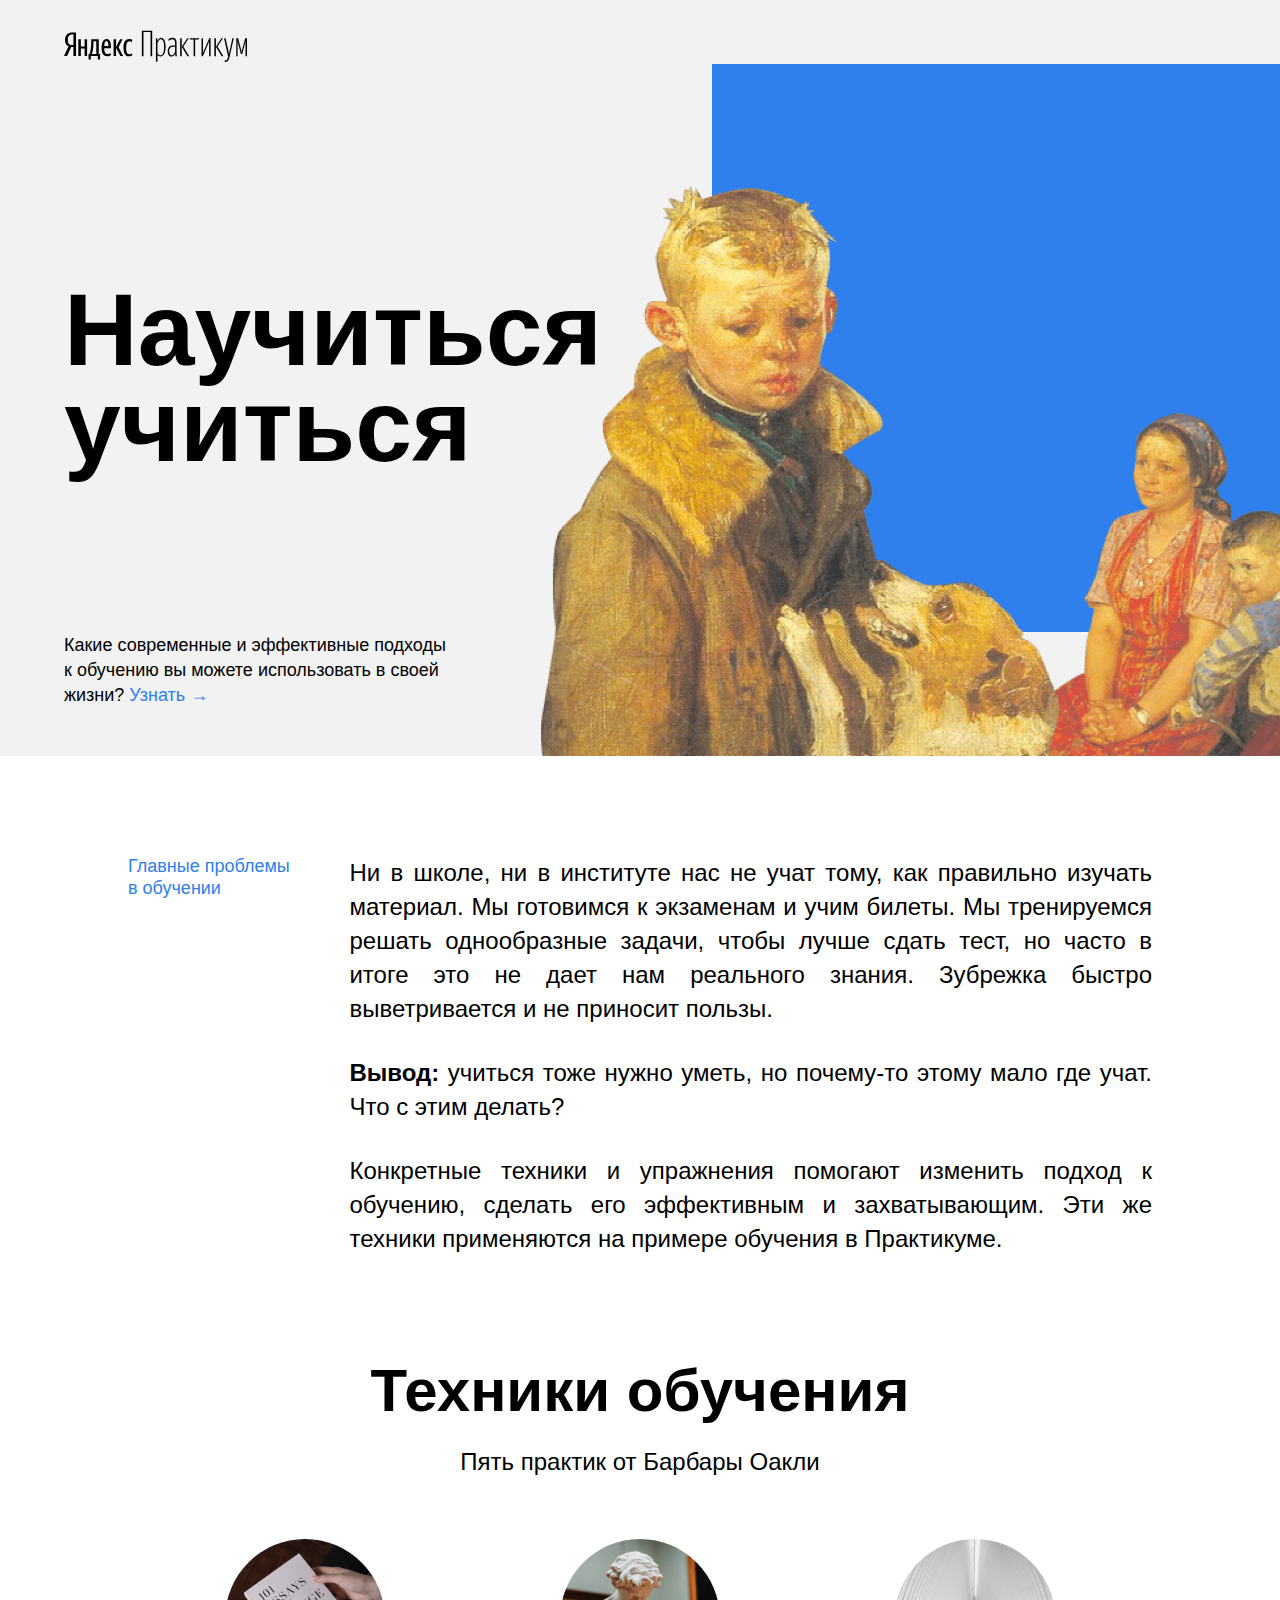
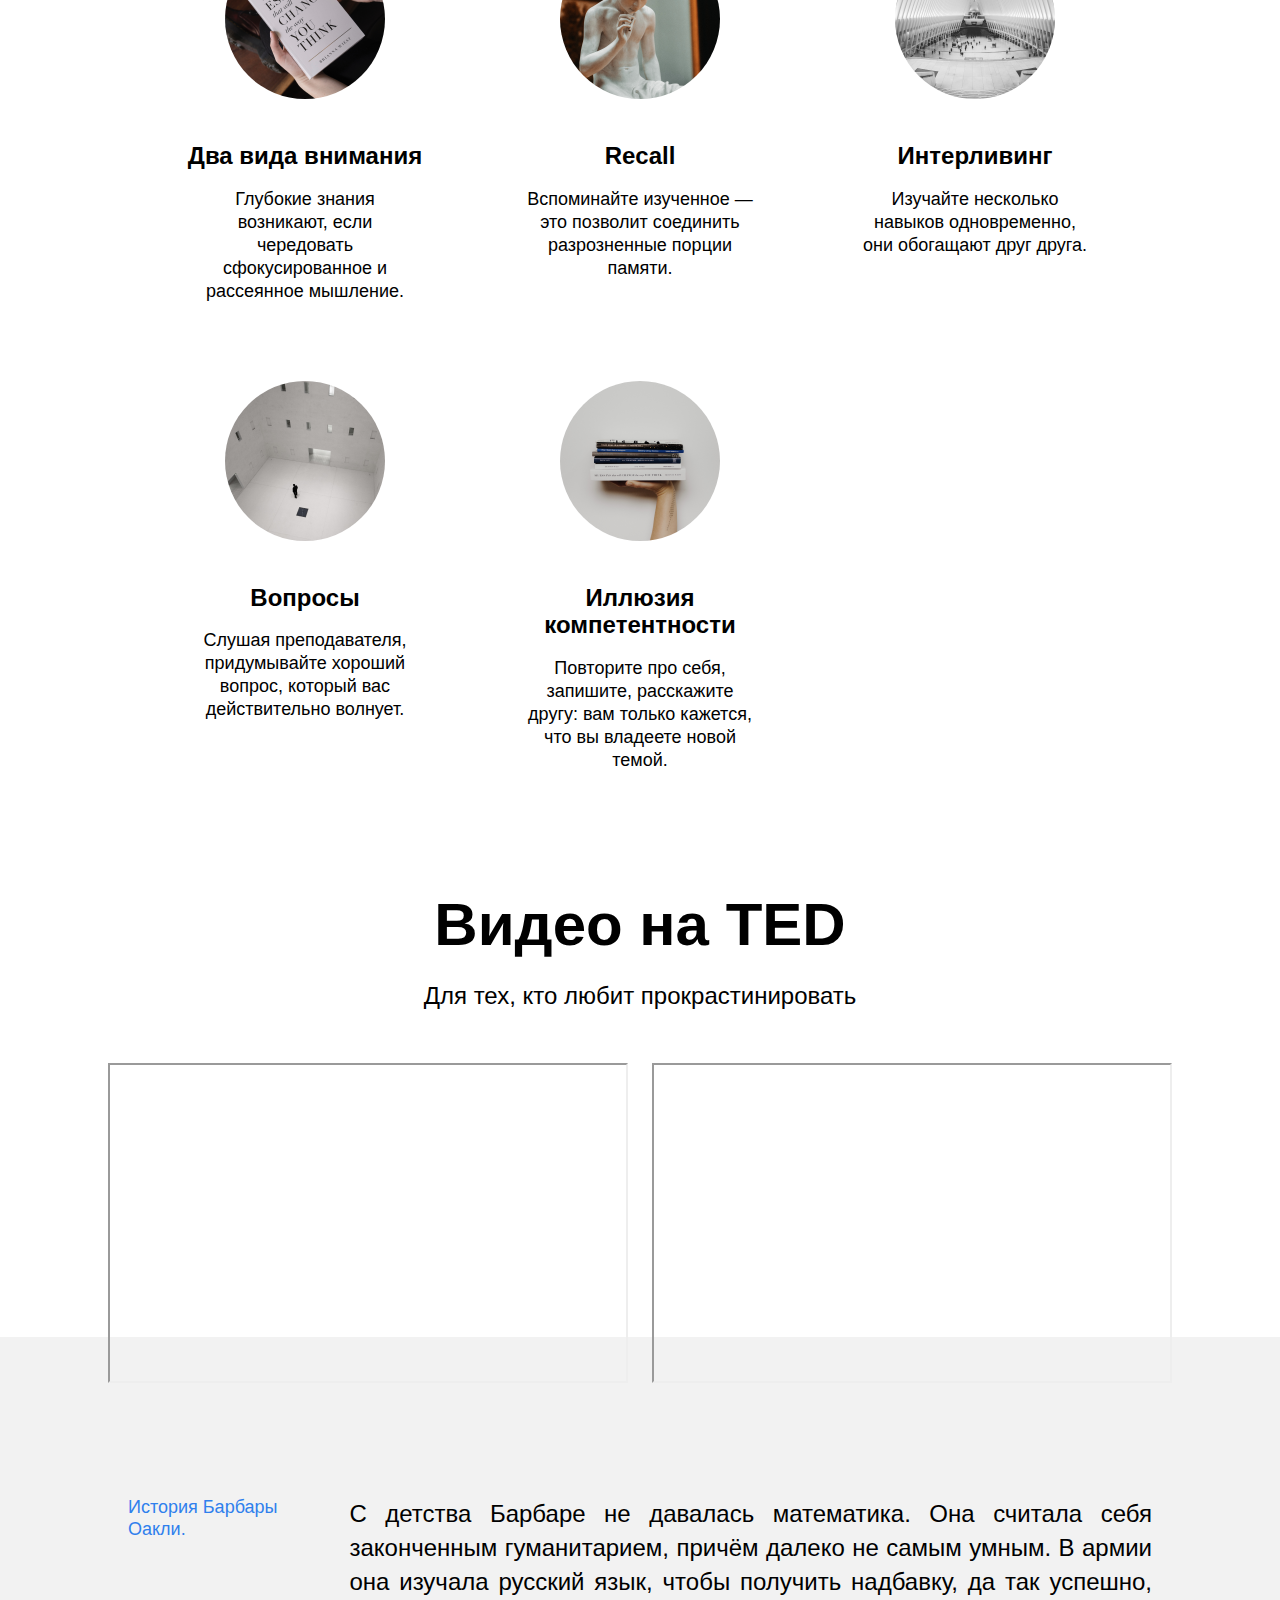
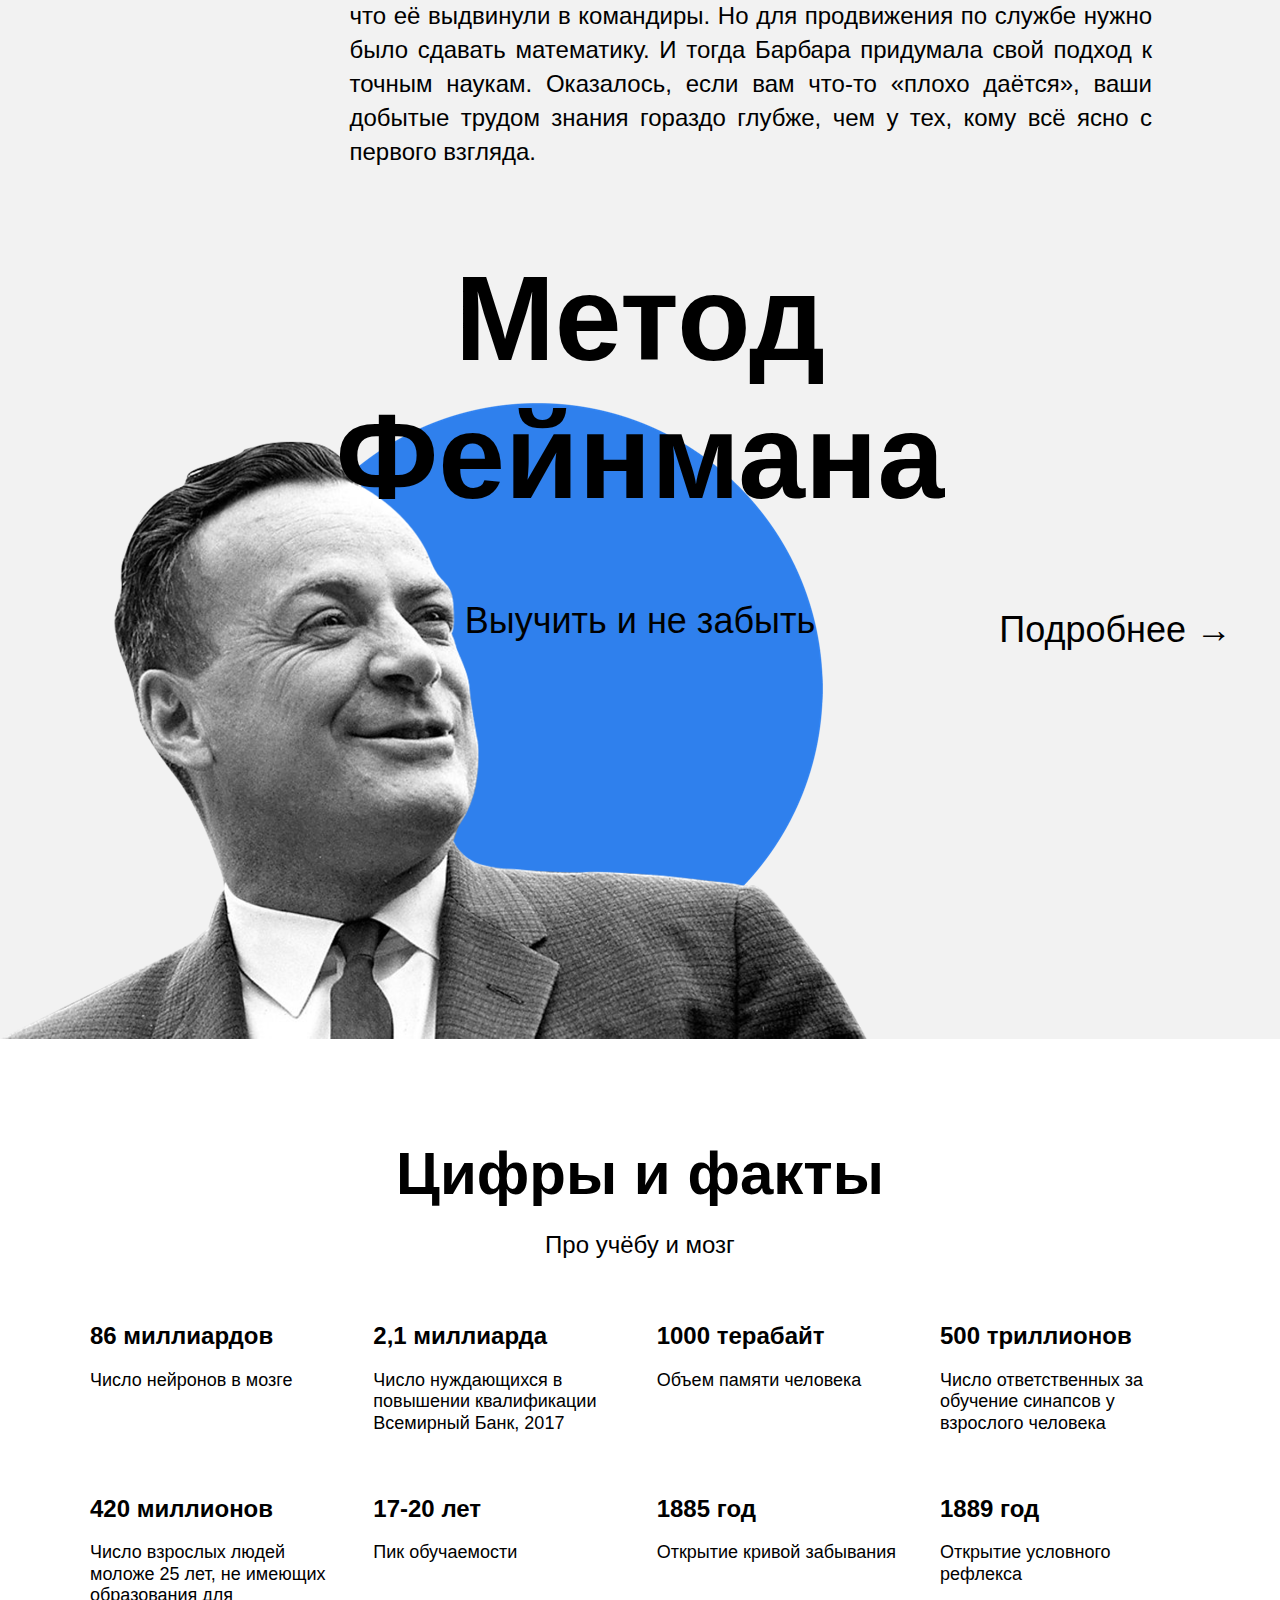
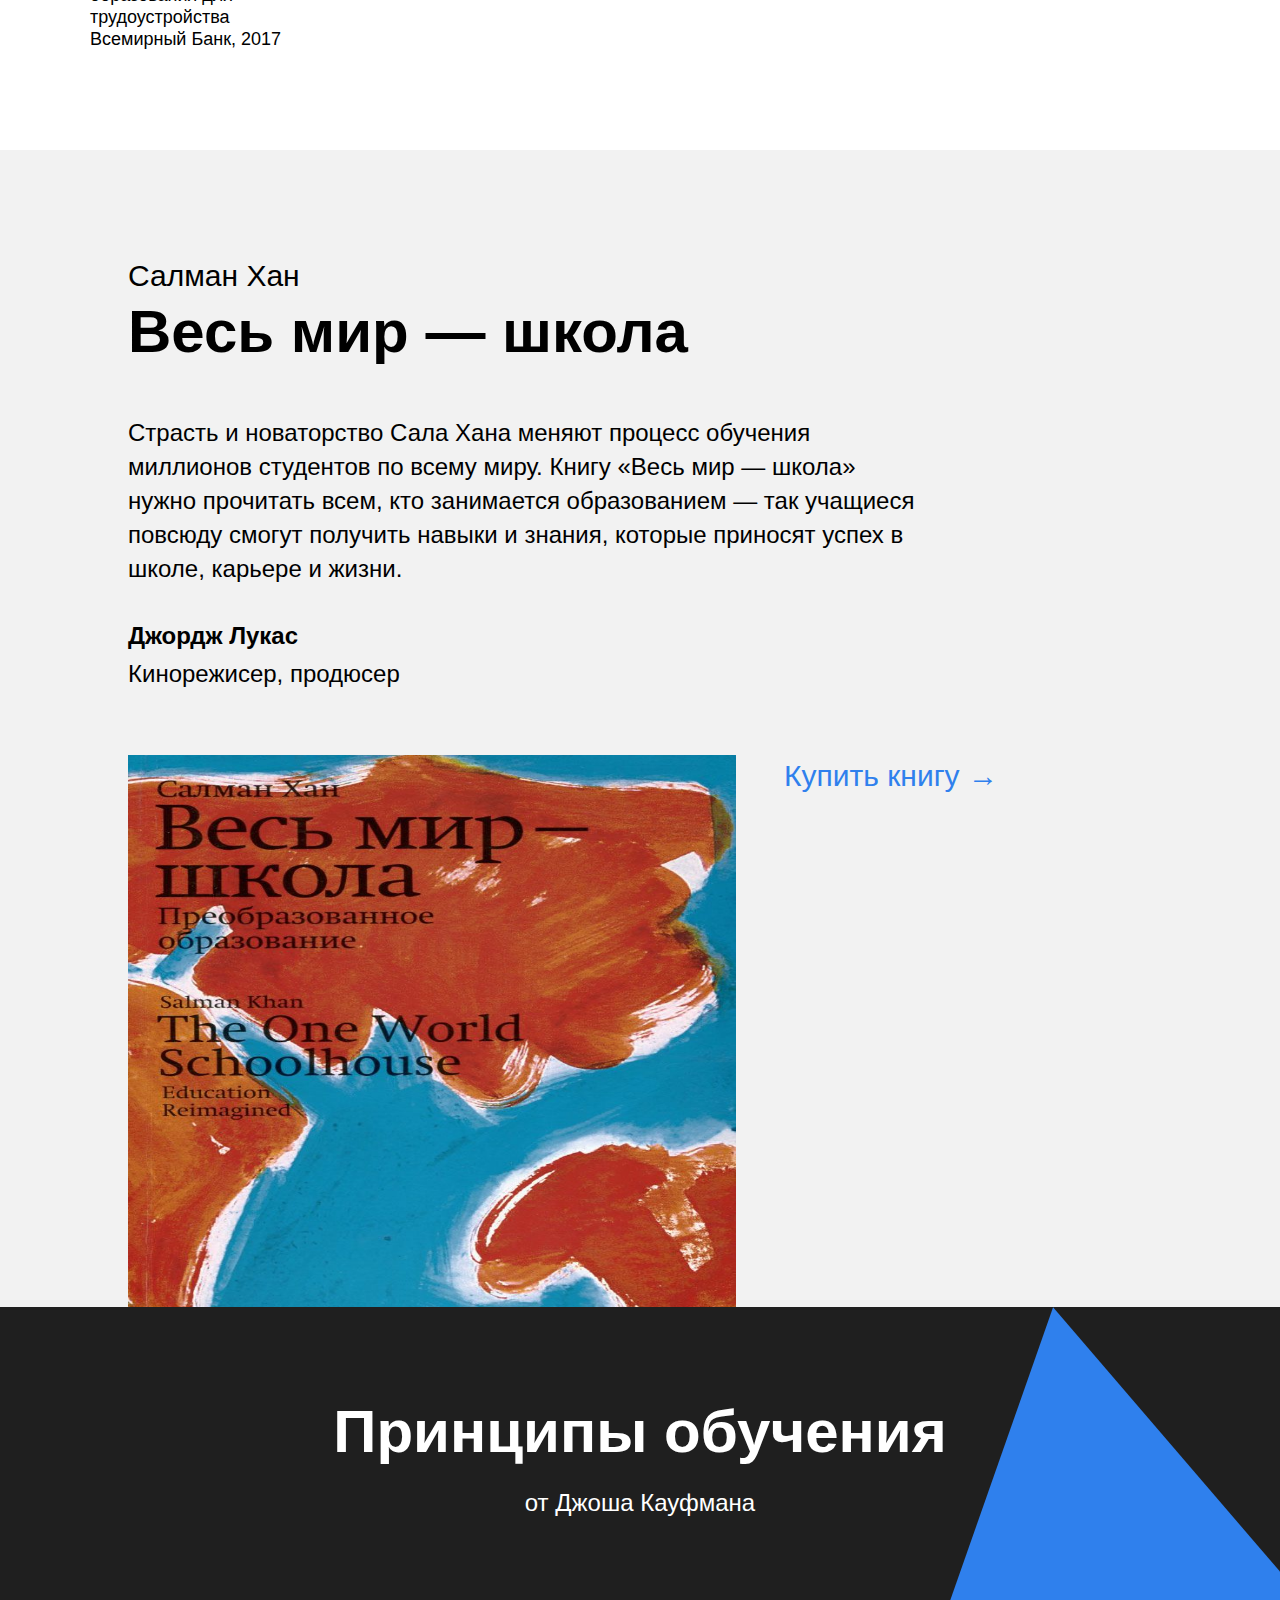
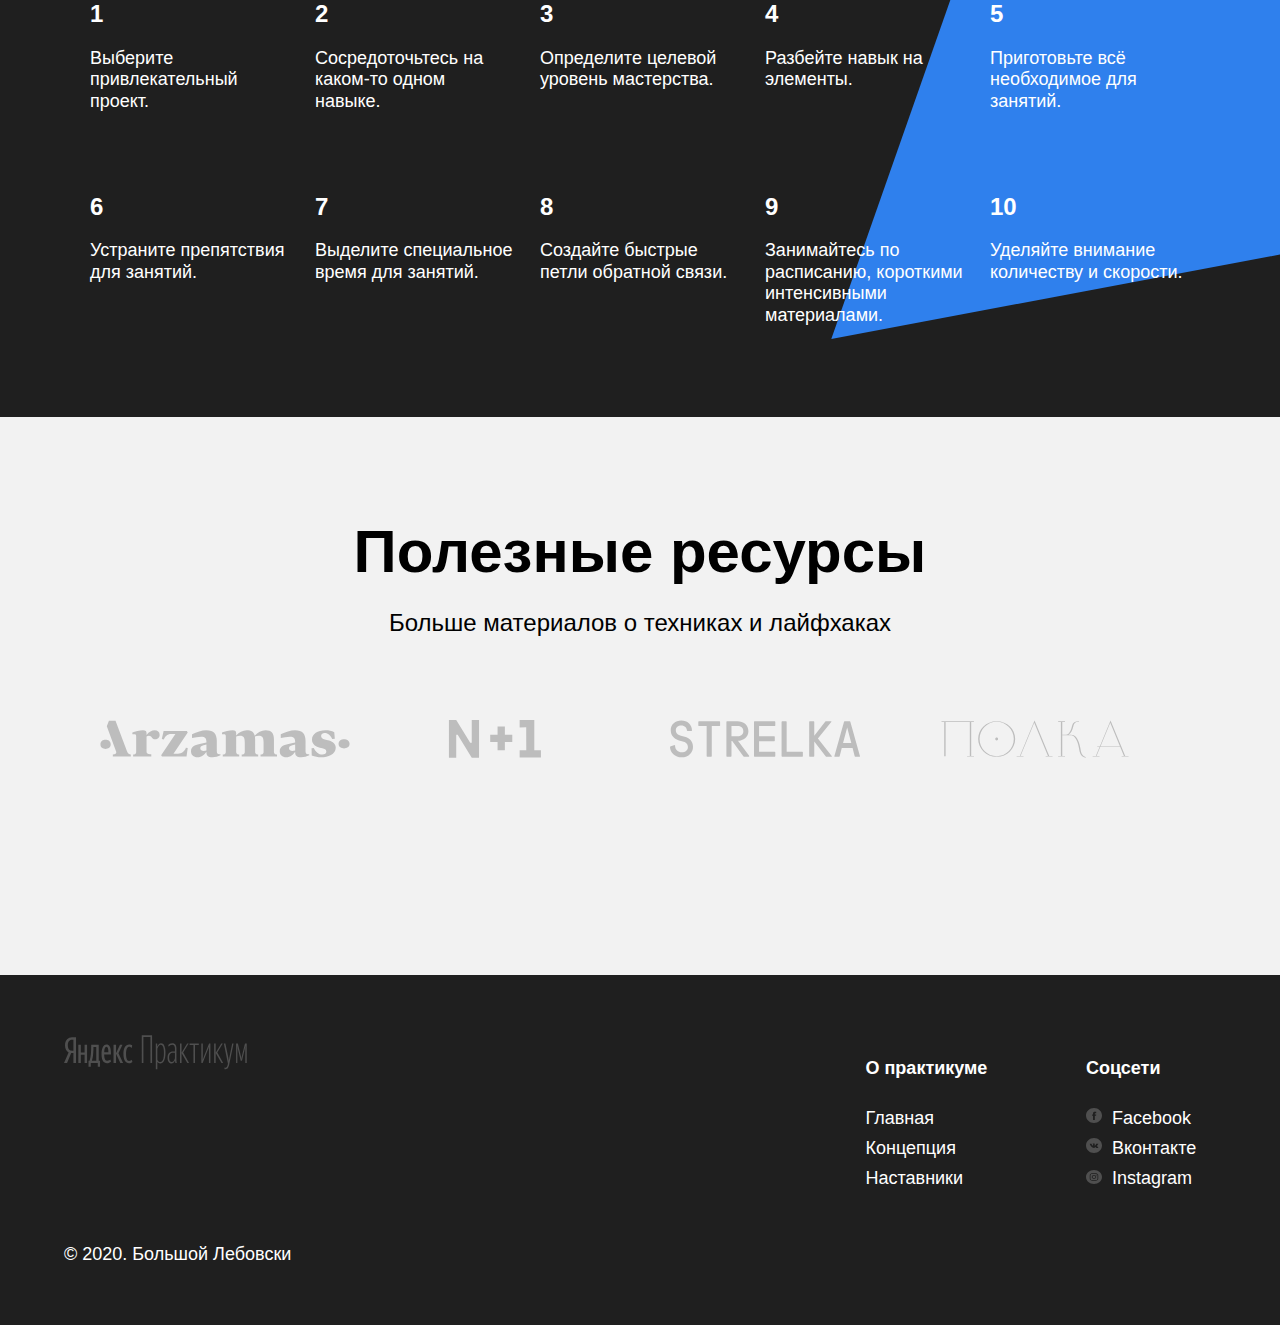
==== commit 6611b2d8: "index.html rework" ====
--- a/index.html
+++ b/index.html
@@ -56,7 +56,7 @@
         </div>
       </section>
       <section class="techniques">
-      	<h2 class="section-title">Техники обучения</h3>
+      	<h2 class="section-title">Техники обучения</h2>
       	<p class="section-subtitle">Пять практик от Барбары Оакли</p>
       	<div class="cards">
       		<div class="cards__item">
@@ -92,11 +92,11 @@
       	</div>
       </section>
       <section class="video">
-      	<h2 class="section-title">Видео на TED</h3>
+      	<h2 class="section-title">Видео на TED</h2>
       	<p class="section-subtitle">Для тех, кто любит прокрастинировать</p>
       	<div class="video__iframes">
-      		<iframe class="video__iframe" width="560" height="315" src="https://www.youtube.com/embed/5MgBikgcWnY" frameborder="0" allow="accelerometer; encrypted-media; gyroscope; picture-in-picture" allowfullscreen></iframe>
-      		<iframe class="video__iframe" width="516" height="316" src="https://www.youtube.com/embed/arj7oStGLkU" frameborder="0" allow="accelerometer; encrypted-media; gyroscope; picture-in-picture" allowfullscreen></iframe>
+      		<iframe class="video__iframe" width="560" height="315" src="https://www.youtube.com/embed/5MgBikgcWnY"  allow="accelerometer; encrypted-media; gyroscope; picture-in-picture" allowfullscreen></iframe>
+      		<iframe class="video__iframe" width="516" height="316" src="https://www.youtube.com/embed/arj7oStGLkU"  allow="accelerometer; encrypted-media; gyroscope; picture-in-picture" allowfullscreen></iframe>
       	</div>
       </section>
       <section class="oakley">
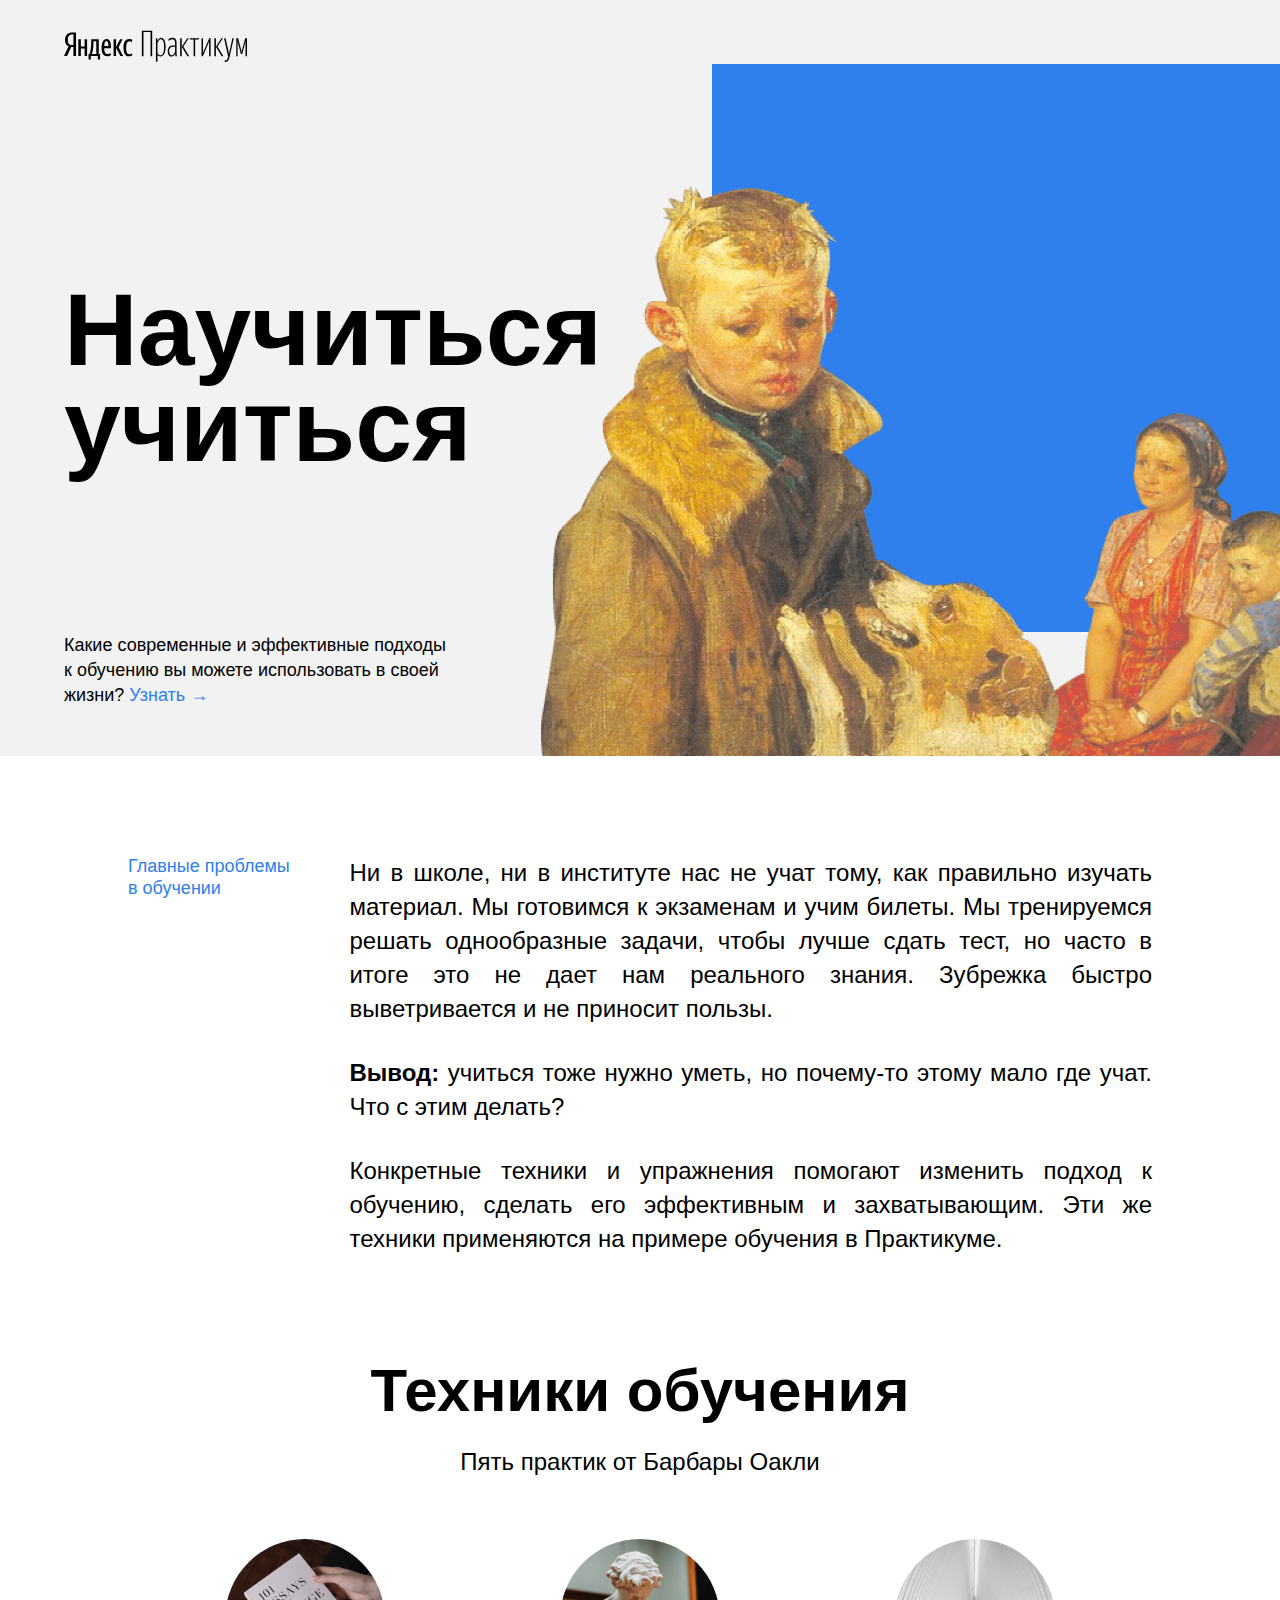
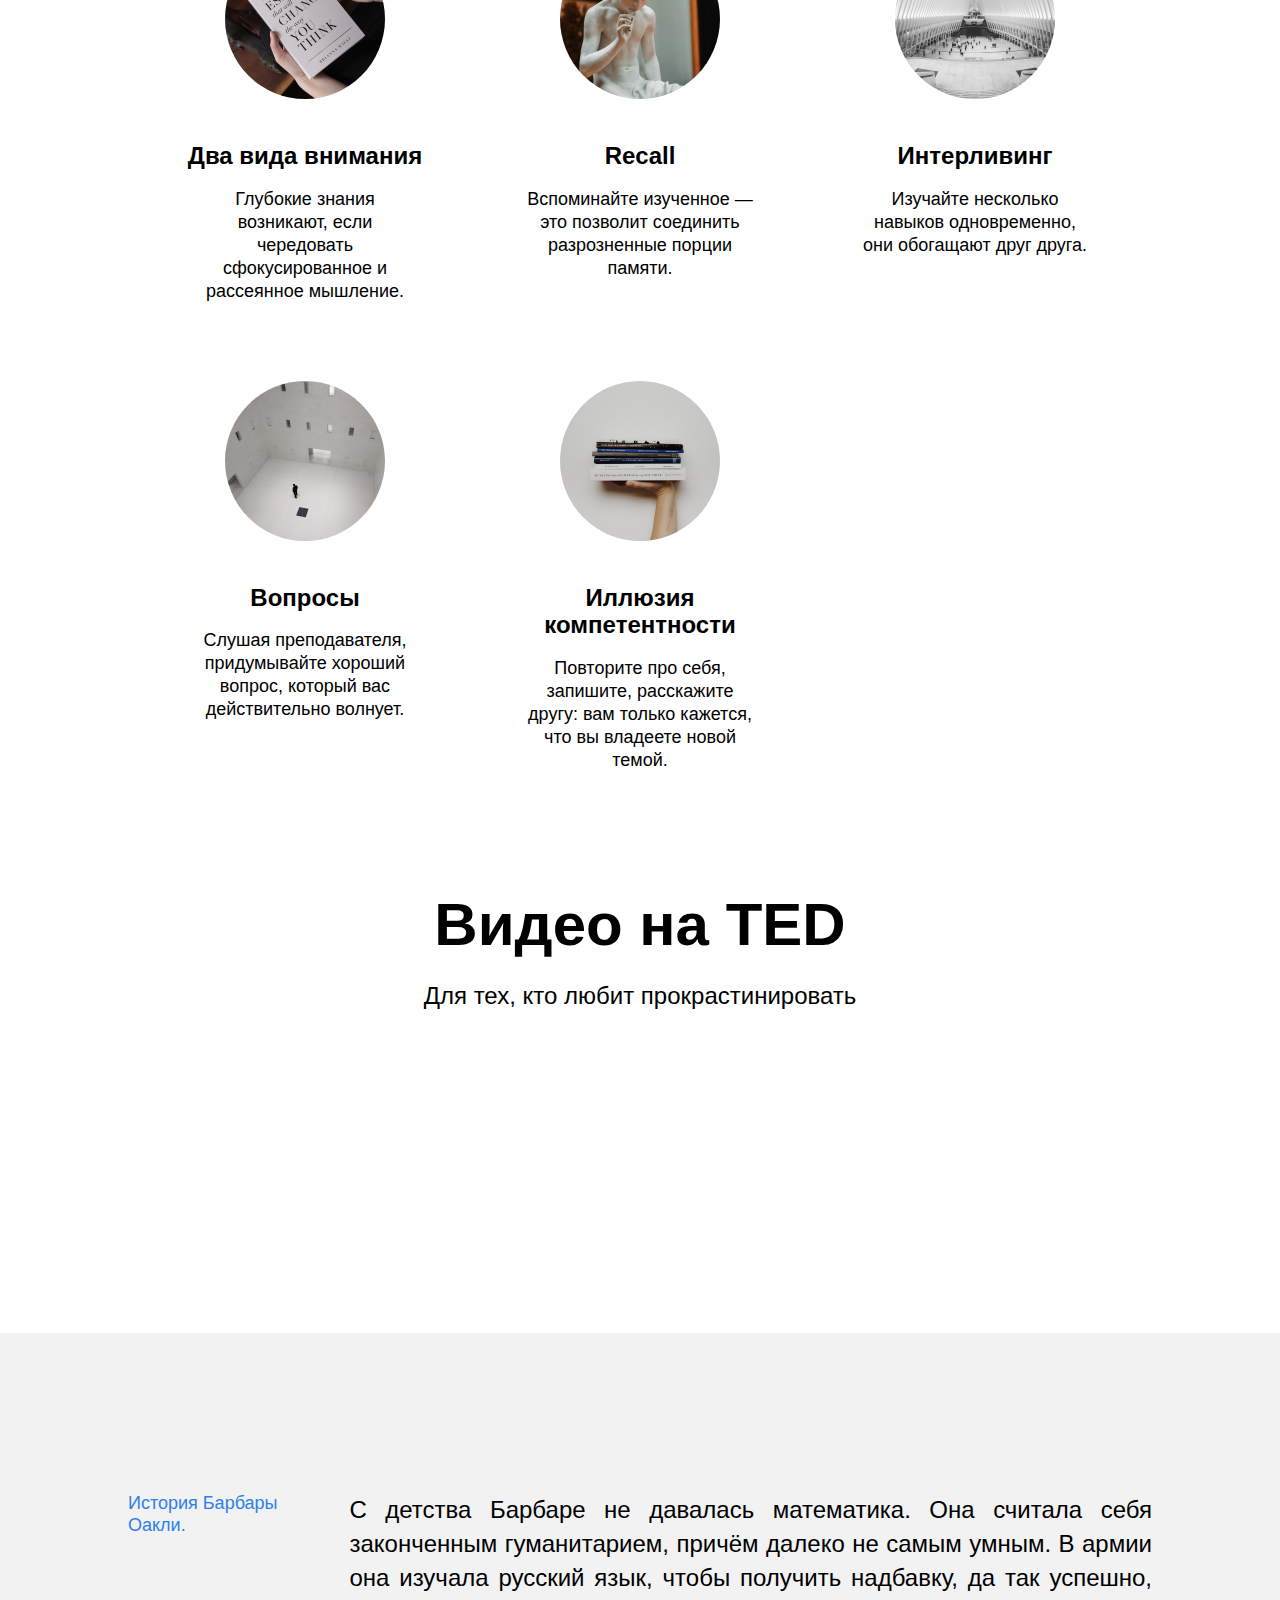
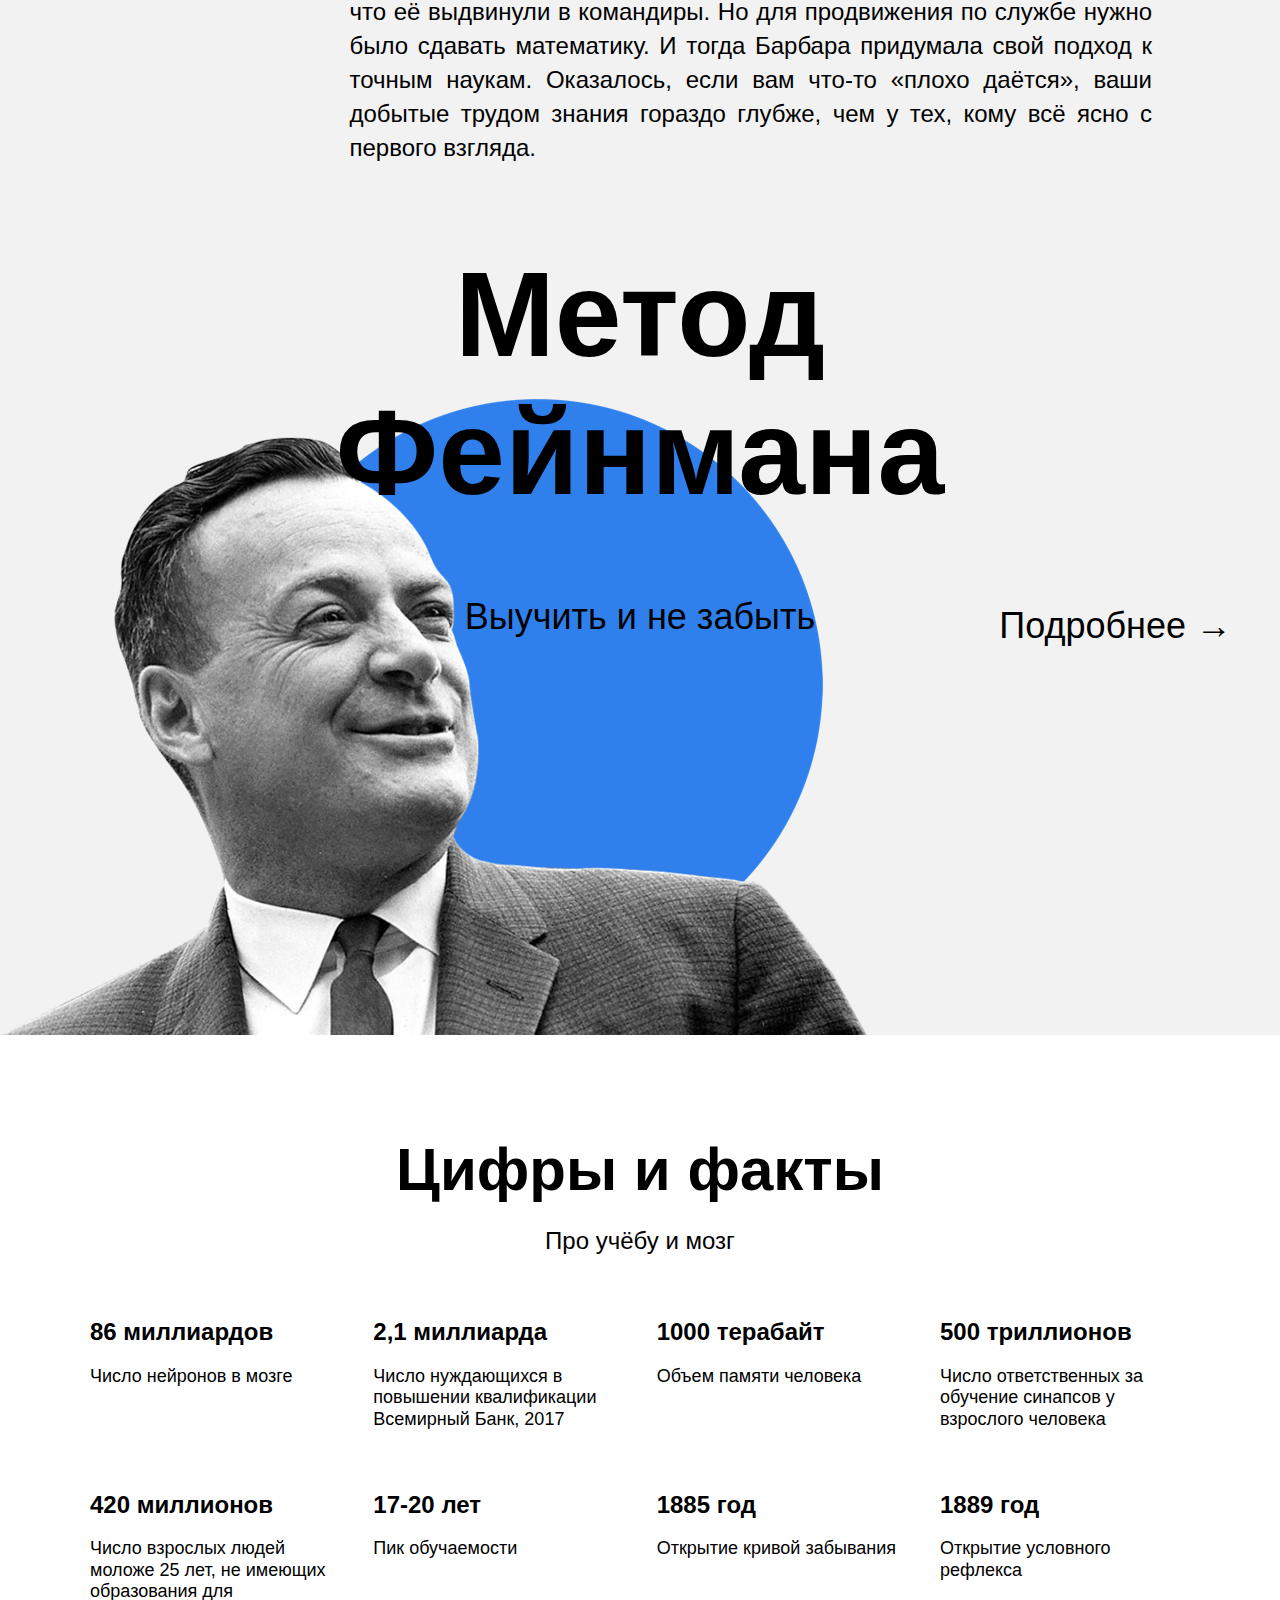
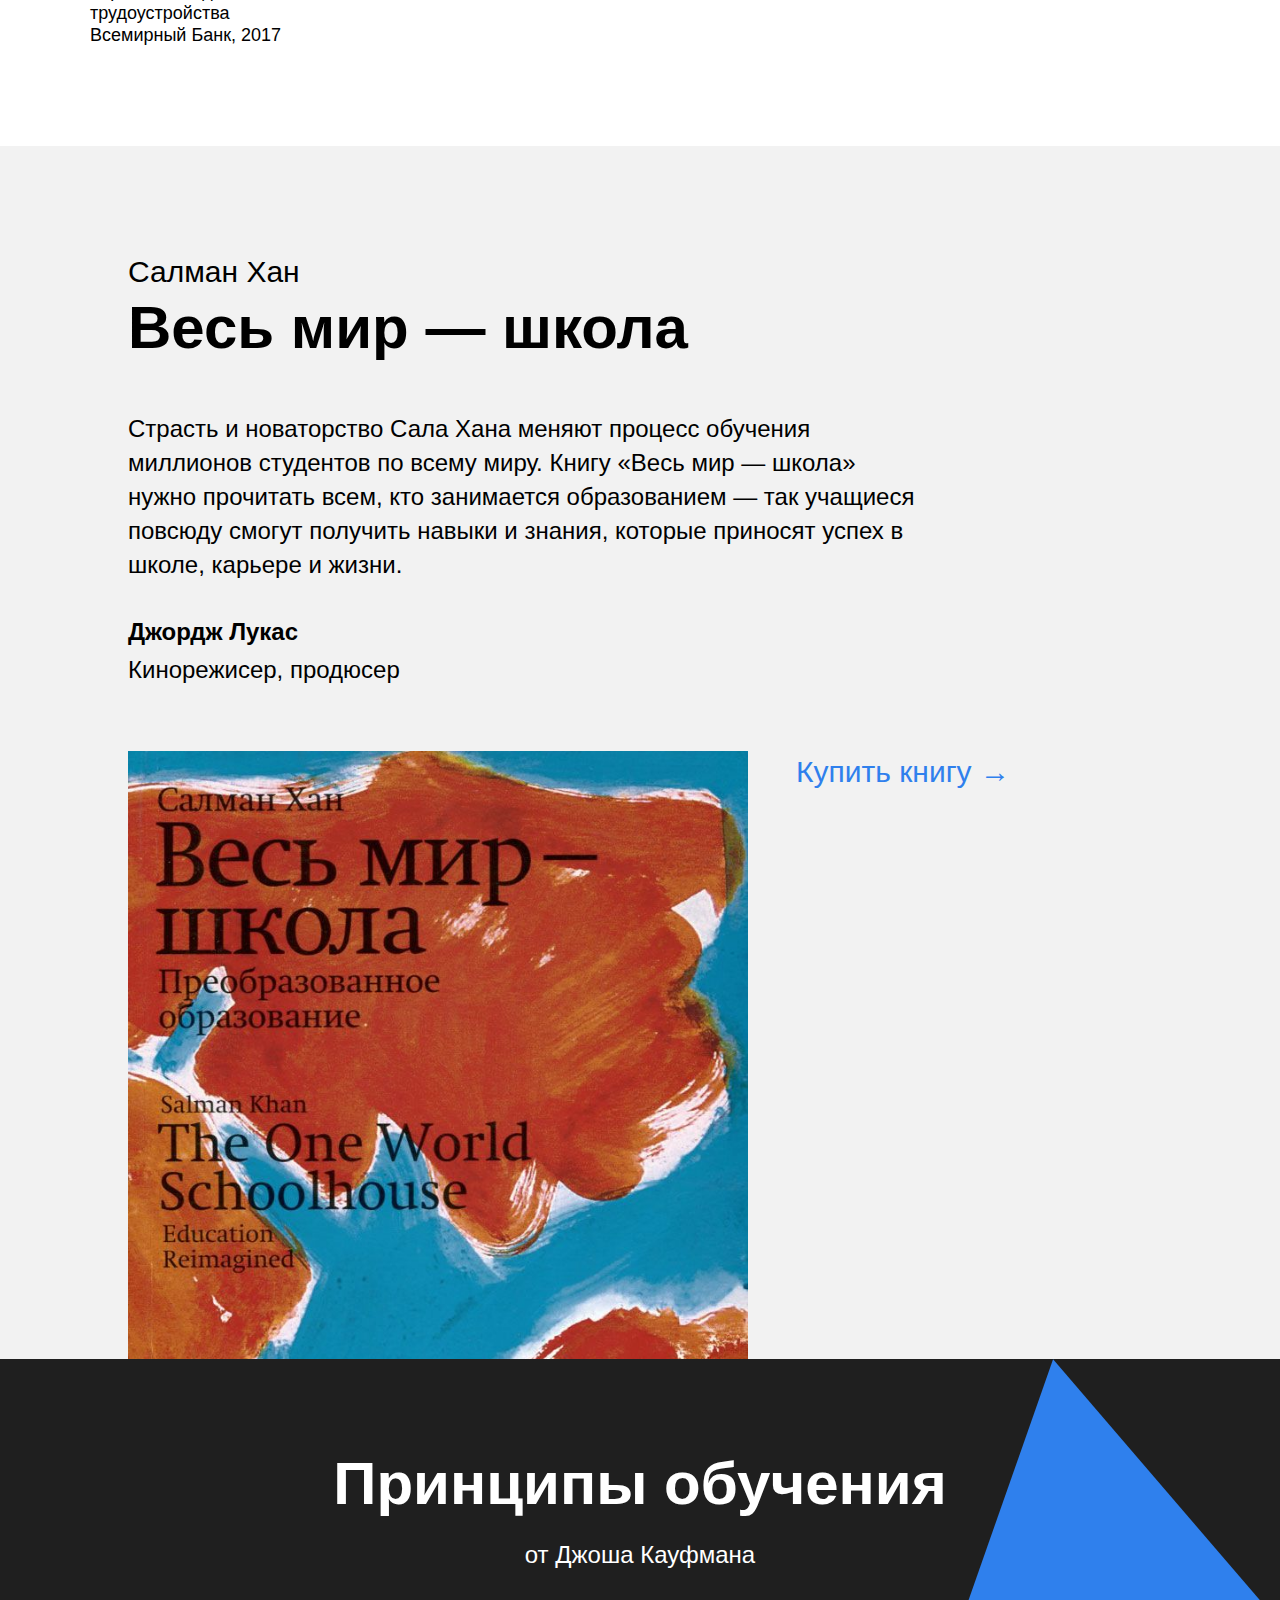
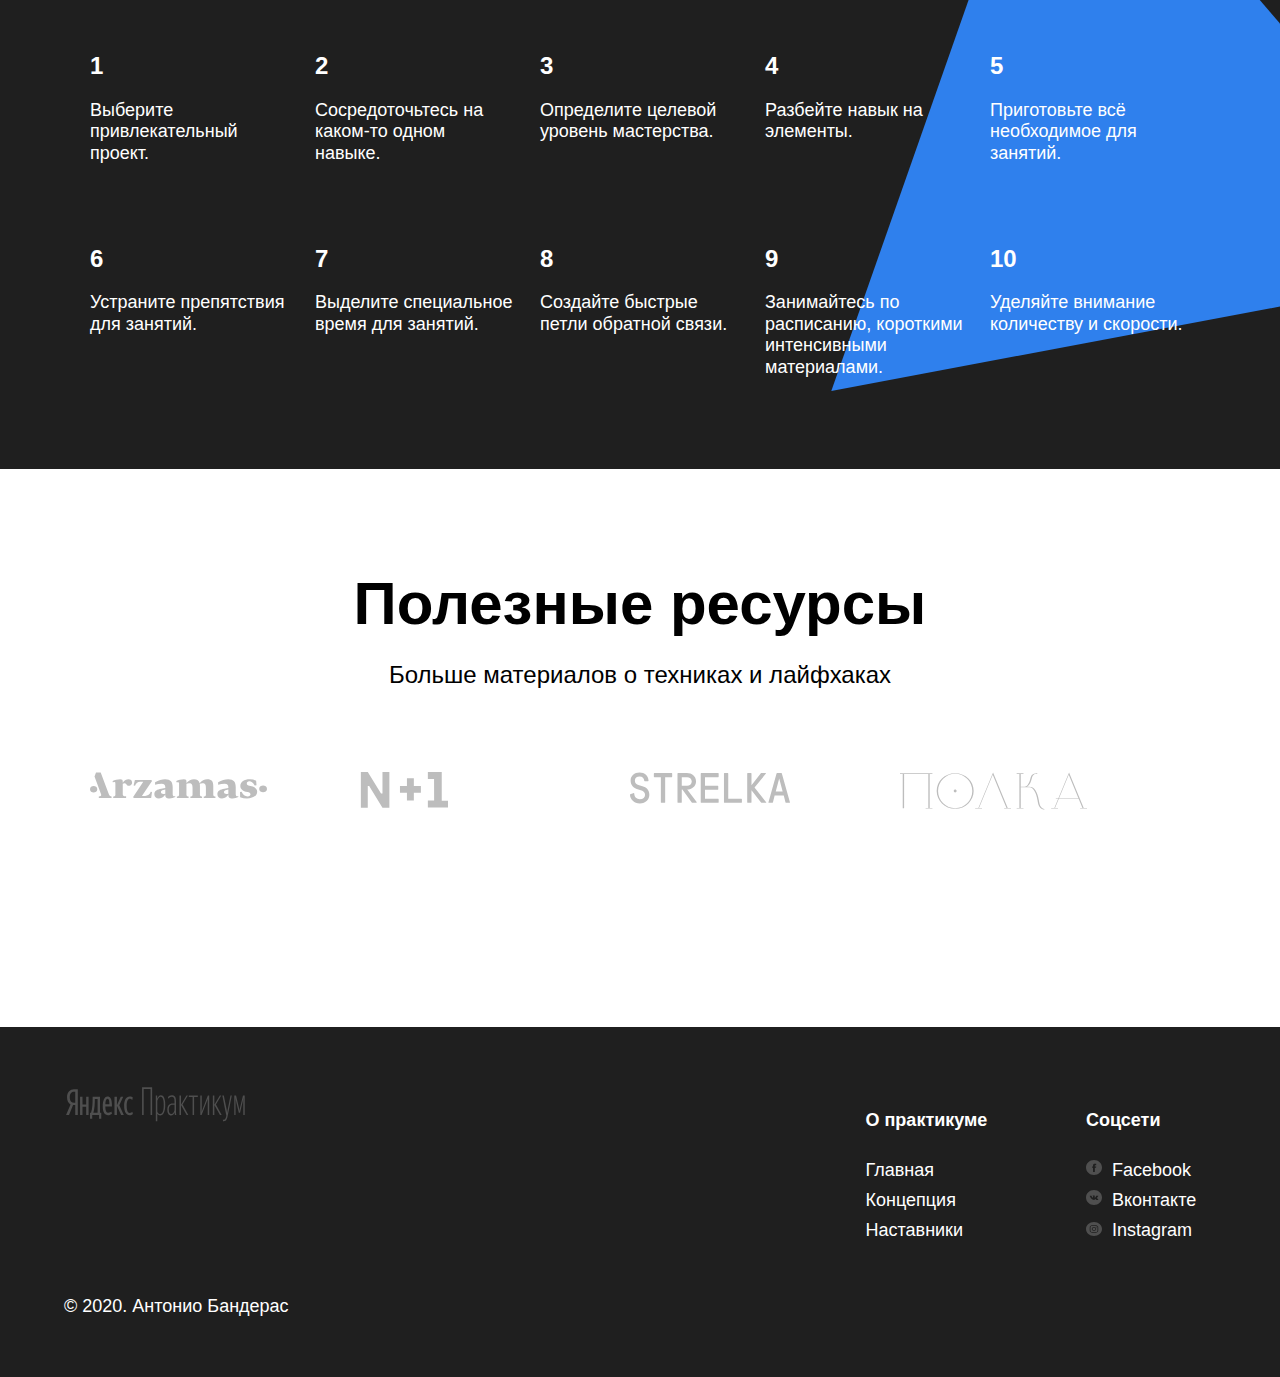
==== commit 8a39bf42: "last fixes \m/" ====
--- a/index.html
+++ b/index.html
@@ -4,30 +4,23 @@
 <head>
   <meta charset="UTF-8">
   <meta name="viewport" content="width=device-width, initial-scale=1.0">
-  <link rel="stylesheet" href="vendor/normalize.css">
-  <link rel="stylesheet" href="pages/how-to-learn.css">
+  <link rel="stylesheet" href="pages/index.css">
   <title>Научиться учиться</title>
 </head>
 
 <body>
   <div class="page">
     <header class="header">
-      <img class="logo logo_place_header" alt="Лого_Яндекс" src="./images/logo_place_header.svg">
-
+      <img class="logo logo_place_header" src="./images/logo_place_header.svg" alt="Яндекс-лого">
         <div class="header__square-pic rotation">
         </div>
-
-
       <img class="header__main-illustration" alt="Главная-иллюстрация" src="./images/header-image.png">
-
       <h1 class="header__title">Научиться учиться</h1>
       <p class="header__subtitle">Какие современные и эффективные подходы к обучению вы можете использовать в своей жизни?
-        <a class="header__link" href="#"> Узнать &#8594;</a>
+        <a class="header__link link" href="#"> Узнать &rarr;</a>
       </p>
     </header>
-
     <main class="content">
-
       <section class="description">
         <div class="two-columns">
           <h2 class="two-columns__brief">
@@ -65,27 +58,27 @@
       		<p class="cards__description">Глубокие знания возникают, если чередовать сфокусированное и рассеянное мышление.</p>
       		</div>
       		<div class="cards__item">
-      		<img class="cards__image" alt="Книга" src="images/cards-recall.png">
+      		<img class="cards__image" alt="Скульптура" src="images/cards-recall.png">
       		<h3 class="cards__title">Recall</h3>
       		<p class="cards__description">Вспоминайте изученное — это позволит соединить разрозненные порции памяти.</p>
       		</div>
       		<div class="cards__item">
-      		<img class="cards__image" alt="Книга" src="images/cards-interliving.png">
+      		<img class="cards__image" alt="Пространство" src="images/cards-interliving.png">
       		<h3 class="cards__title">Интерливинг</h3>
       		<p class="cards__description">Изучайте несколько навыков одновременно, они обогащают друг друга.</p>
       		</div>
       		<div class="cards__item">
-      		<img class="cards__image" alt="Книга" src="images/cards-question.png">
+      		<img class="cards__image" alt="Декоративные-украшения" src="images/cards-question.png">
       		<h3 class="cards__title">Вопросы</h3>
       		<p class="cards__description">Слушая преподавателя, придумывайте хороший вопрос, который вас действительно волнует.</p>
       		</div>
       		<div class="cards__item">
-      		<img class="cards__image" alt="Книга" src="images/cards-competence.png">
+      		<img class="cards__image" alt="Рука-с-книгами" src="images/cards-competence.png">
       		<h3 class="cards__title">Иллюзия компетентности</h3>
       		<p class="cards__description">Повторите про себя, запишите, расскажите другу: вам только кажется, что вы владеете новой темой.</p>
       		</div>
       		<div class="cards__item">
-      		<img class="cards__image" alt="Книга" src="images/cards-attention.png">
+      		<img class="cards__image" alt="____" src="images/cards-attention.png">
       		<h3 class="cards__title">Два вида внимания</h3>
       		<p class="cards__description">Глубокие знания возникают, если чередовать сфокусированное и рассеянное мышление.</p>
       		</div>
@@ -95,8 +88,8 @@
       	<h2 class="section-title">Видео на TED</h2>
       	<p class="section-subtitle">Для тех, кто любит прокрастинировать</p>
       	<div class="video__iframes">
-      		<iframe class="video__iframe" width="560" height="315" src="https://www.youtube.com/embed/5MgBikgcWnY"  allow="accelerometer; encrypted-media; gyroscope; picture-in-picture" allowfullscreen></iframe>
-      		<iframe class="video__iframe" width="516" height="316" src="https://www.youtube.com/embed/arj7oStGLkU"  allow="accelerometer; encrypted-media; gyroscope; picture-in-picture" allowfullscreen></iframe>
+      		<iframe class="video__iframe"  src="https://www.youtube.com/embed/5MgBikgcWnY"  allow="accelerometer; encrypted-media; gyroscope; picture-in-picture" allowfullscreen></iframe>
+      		<iframe class="video__iframe"  src="https://www.youtube.com/embed/arj7oStGLkU"  allow="accelerometer; encrypted-media; gyroscope; picture-in-picture" allowfullscreen></iframe>
       	</div>
       </section>
       <section class="oakley">
@@ -117,7 +110,7 @@
       <section class="feynman">
         <h2 class="feynman__title">Метод Фейнмана</h2>
         <p class="feynman__subtitle">Выучить и не забыть</p>
-        <a class="feynman__link" href="#">Подробнее &rarr;</a>
+        <a class="feynman__link link" href="#">Подробнее &rarr;</a>
         <img class="feynman__illustration" alt="Фейнман" src="./images/feynman.png">
       </section>
       <section class="digits">
@@ -162,18 +155,18 @@
       </section>
       <section class="khan">
         <div class="khan__container">
-          <h3 class="khan__author">Салман Хан</h3>
+          <p class="khan__author">Салман Хан</p>
           <h2 class="khan__title">Весь мир — школа</h2>
           <p class="khan__quote">
             Страсть и новаторство Сала Хана меняют процесс обучения миллионов студентов по всему миру.
             Книгу «Весь мир — школа» нужно прочитать всем, кто занимается образованием —
             так учащиеся повсюду смогут получить навыки и знания, которые приносят успех в школе, карьере и жизни.
           </p>
-          <h3 class="khan__quote-author">Джордж Лукас</h3>
-          <h3 class="khan__quote-author-subline">Кинорежисер, продюсер</h3>
+          <p class="khan__quote-author">Джордж Лукас</p>
+          <p class="khan__quote-author-subline">Кинорежисер, продюсер</p>
           <div class="khan__book-container">
             <img class="khan__book-pic" alt="Обложка-книги" src="images/khan-book.jpg">
-            <a class="khan__buy-link" href="#">Купить книгу &#8594;</a>
+            <a class="khan__buy-link link" href="#">Купить книгу &rarr;</a>
           </div>
         </div>
 
@@ -228,35 +221,35 @@
       </section>
       <section class="resources">
         <h2 class="section-title">Полезные ресурсы</h2>
-        <h3 class="section-subtitle">Больше материалов о техниках и лайфхаках</h3>
-        <div class="resources__logo-zone">
-          <img class="resources__logo" alt="Лого-Арзамас" src="./images/logo/resources-arzamas.svg">
-          <img class="resources__logo" alt="Лого-Н1" src="./images/logo/resources-n1.svg">
-          <img class="resources__logo" alt="Лого-Полка" src="./images/logo/resources-strelka.svg">
-          <img class="resources__logo" alt="Лого-Стрелка" src="./images/logo/resources-polka.svg">
-        </div>
+        <p class="section-subtitle">Больше материалов о техниках и лайфхаках</p>
+        <ul class="resources__logo-zone">
+          <li class="resources__logo"><a class="link" href="#"><img  alt="Лого-Арзамас" src="./images/logo/resources-arzamas.svg"></a></li>
+          <li class="resources__logo"><a class="link" href="#"><img  alt="Лого-Н1" src="./images/logo/resources-n1.svg"></a></li>
+          <li class="resources__logo"><a class="link" href="#"><img  alt="Лого-Полка" src="./images/logo/resources-strelka.svg"></a></li>
+          <li class="resources__logo"><a class="link" href="#"><img  alt="Лого-Стрелка" src="./images/logo/resources-polka.svg"></a></li>
+        </ul>
       </section>
     </main>
     <footer class="footer">
       <div class ="footer__columns">
         <div class="footer__column footer__column_content_copyright">
-          <img class="logo logo_place_footer" src="./images/logo_place_footer.svg" alt="Лого_Яндекс">
-          <p class="footer__author">&copy; 2020. Большой Лебовски</p>
+          <img class="logo logo_place_footer" src="./images/logo_place_footer.svg" alt="Яндекс-лого">
+          <p class="footer__author">&copy; 2020. Антонио Бандерас</p>
         </div>
         <nav class="footer__column footer__column_content_info">
           <h3 class="footer__column-heading">О практикуме</h3>
             <ul class="footer__column-links">
-              <li><a class="footer__column-link" href="#">Главная</a></li>
-              <li><a class="footer__column-link" href="#">Концепция</a></li>
-              <li><a class="footer__column-link" href="#">Наставники</a></li>
+              <li><a class="footer__column-link link" href="#">Главная</a></li>
+              <li><a class="footer__column-link link" href="#">Концепция</a></li>
+              <li><a class="footer__column-link link" href="#">Наставники</a></li>
             </ul>
         </nav>
         <div class="footer__column footer__column_content_social">
           <h3 class="footer__column-heading">Соцсети</h3>
           <ul class="footer__column-links">
-            <li><a class="footer__column-link" href="#"><img class="footer__social-icon" alt="Фейсбук-иконка" src="images/facebook_color_white.svg">Facebook</a> </li>
-            <li><a class="footer__column-link" href="#"><img class="footer__social-icon" alt="Вконтакте-иконка" src="./images/vk_color_white.svg">Вконтакте</a> </li>
-            <li><a class="footer__column-link" href="#"><img class="footer__social-icon" alt="Инстаграм-иконка" src="./images/instagram_color_white.svg">Instagram</a> </li>
+            <li><a class="footer__column-link link" href="#"><img class="footer__social-icon" alt="Фейсбук-иконка" src="images/facebook_color_white.svg">Facebook</a> </li>
+            <li><a class="footer__column-link link" href="#"><img class="footer__social-icon" alt="Вконтакте-иконка" src="./images/vk_color_white.svg">Вконтакте</a> </li>
+            <li><a class="footer__column-link link" href="#"><img class="footer__social-icon" alt="Инстаграм-иконка" src="./images/instagram_color_white.svg">Instagram</a> </li>
           </ul>
         </div>
       </div>
--- a/pages/index.css
+++ b/pages/index.css
@@ -0,0 +1,92 @@
+@import url("../vendor/normalize.css");
+
+@import url("../blocks/page/page.css");
+
+@import url("../blocks/link/link.css");
+
+@import url("../blocks/header/header.css");
+@import url("../blocks/header/__link/header__link.css");
+@import url("../blocks/header/__main-illustration/header__main-illustration.css");
+@import url("../blocks/header/__square-pic/header__square-pic.css");
+@import url("../blocks/header/__title/header__title.css");
+@import url("../blocks/header/__subtitle/header__subtitle.css");
+
+@import url("../blocks/logo/logo.css");
+@import url("../blocks/logo/_place/logo_place_header.css");
+@import url("../blocks/logo/_place/logo_place_footer.css");
+
+
+@import url("../blocks/description/description.css");
+
+@import url("../blocks/two-columns/two-columns.css");
+@import url("../blocks/two-columns/__brief/two-columns__brief.css");
+@import url("../blocks/two-columns/__main-text/two-columns__main-text.css");
+@import url("../blocks/two-columns/__paragraph/two-columns__paragraph.css");
+@import url("../blocks/two-columns/__span-accent/two-columns__span-accent.css");
+
+@import url("../blocks/digits/digits.css");
+
+@import url("../blocks/section-title/section-title.css");
+@import url("../blocks/section-title/_theme/section-title_theme_dark.css");
+
+@import url("../blocks/section-subtitle/section-subtitle.css");
+@import url("../blocks/section-subtitle/_theme/section-subtitle_theme_dark.css");
+
+@import url("../blocks/table/table.css");
+@import url("../blocks/table/_theme/table_theme_dark.css");
+@import url("../blocks/table/__cell/table__cell.css");
+@import url("../blocks/table/__cell/_theme/table__cell_theme_dark.css");
+@import url("../blocks/table/__heading/table__heading.css");
+@import url("../blocks/table/__heading/_theme/table__heading_theme_dark.css");
+@import url("../blocks/table/__text/table__text.css");
+@import url("../blocks/table/__text/_theme/table__text_theme_dark.css");
+
+@import url("../blocks/feynman/feynman.css");
+@import url("../blocks/feynman/__title/feynman__title.css");
+@import url("../blocks/feynman/__subtitle/feynman__subtitle.css");
+@import url("../blocks/feynman/__illustration/feynman__illustration.css");
+@import url("../blocks/feynman/__link/feynman__link.css");
+
+@import url("../blocks/kaufman/kaufman.css");
+@import url("../blocks/kaufman/__triangle/kaufman__triangle.css");
+
+@import url("../blocks/rotation/rotation.css");
+
+@import url("../blocks/techniques/techniques.css");
+@import url("../blocks/cards/cards.css");
+@import url("../blocks/cards/__item/cards__item.css");
+@import url("../blocks/cards/__image/cards__image.css");
+@import url("../blocks/cards/__title/cards__title.css");
+@import url("../blocks/cards/__description/cards__description.css");
+
+@import url("../blocks/video/video.css");
+@import url("../blocks/video/__iframes/video__iframes.css");
+@import url("../blocks/video/__iframe/video__iframe.css");
+
+@import url("../blocks/oakley/oakley.css");
+
+@import url("../blocks/khan/khan.css");
+@import url("../blocks/khan/__author/khan__author.css");
+@import url("../blocks/khan/__book-container/khan__book-container.css");
+@import url("../blocks/khan/__book-pic/khan__book-pic.css");
+@import url("../blocks/khan/__buy-link/khan__buy-link.css");
+@import url("../blocks/khan/__container/khan_container.css");
+@import url("../blocks/khan/__quote/khan__quote.css");
+@import url("../blocks/khan/__quote-author/khan__quote-author.css");
+@import url("../blocks/khan/__quote-author-subline/khan__quote-author-subline.css");
+@import url("../blocks/khan/__title/khan__title.css");
+
+@import url("../blocks/resources/resources.css");
+@import url("../blocks/resources/__logo-zone/resources__logo-zone.css");
+@import url("../blocks/resources/__logo/resources__logo.css");
+
+@import url("../blocks/footer/footer.css");
+@import url("../blocks/footer/__columns/footer__columns.css");
+@import url("../blocks/footer/__author/footer__author.css");
+@import url("../blocks/footer/__social-icon/footer__social-icon.css");
+@import url("../blocks/footer/__column/footer__column.css");
+@import url("../blocks/footer/__column/_content/footer__column_content_copyright.css");
+@import url("../blocks/footer/__column/_content/footer__column_content_info.css");
+@import url("../blocks/footer/__column-heading/footer__column-heading.css");
+@import url("../blocks/footer/__column-link/footer__column-link.css");
+@import url("../blocks/footer/__column-links/footer__column-links.css");
